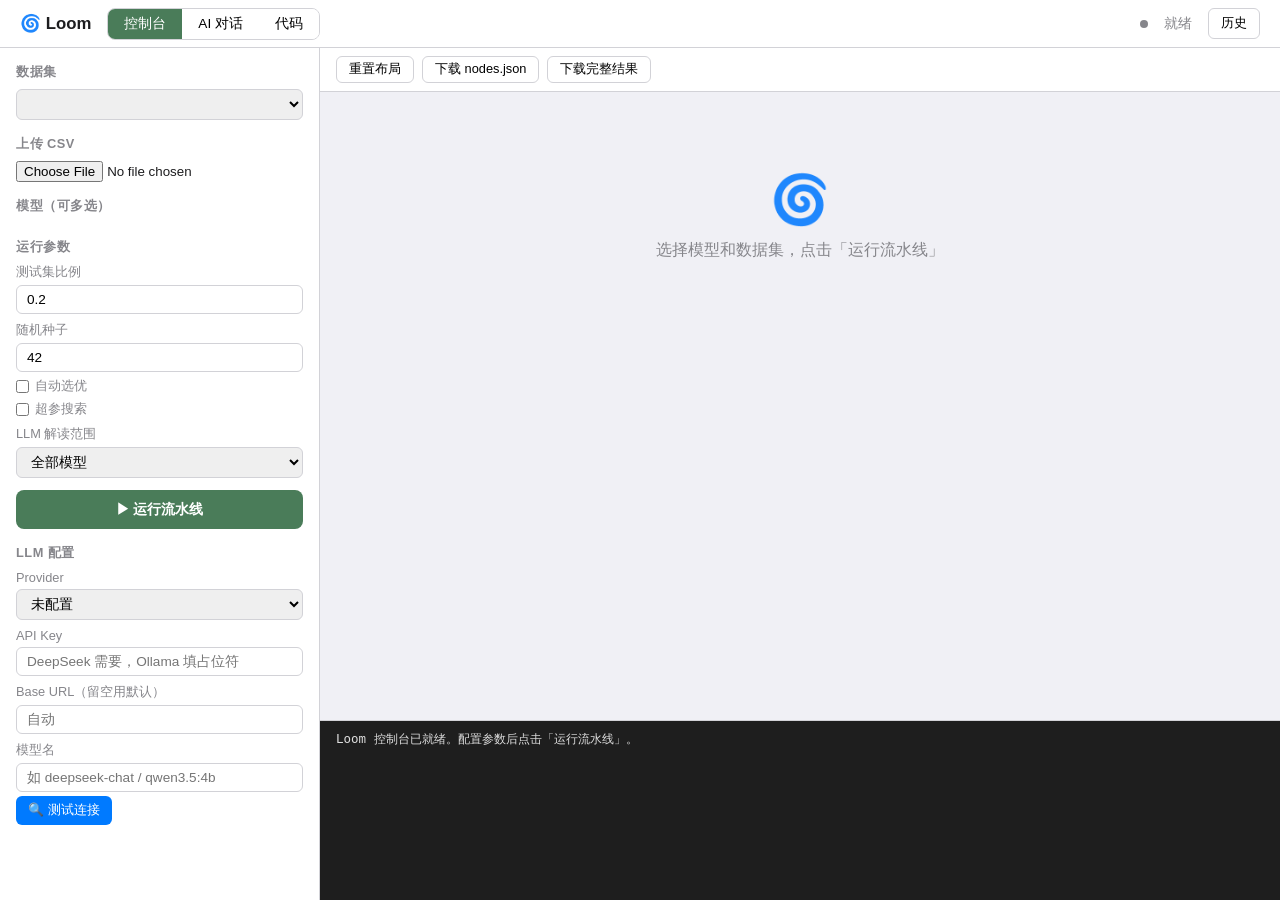
==== web/index.html @ 1fbeab3b "增加代码查看与编辑面板 参考 ml_flow_design 项目设计，新增第三个标签「代码」： - 左侧文件树：按目录分组列出所有源码文件（core/models/datasets/*.py） - 右" ====
<!DOCTYPE html>
<html lang="zh-CN">
<head>
<meta charset="UTF-8">
<meta name="viewport" content="width=device-width, initial-scale=1.0">
<title>Loom — AutoML 控制台</title>
<style>
  :root {
    --bg: #f0f0f5; --surface: #fff; --text: #1d1d1f; --text-light: #86868b;
    --border: #d2d2d7; --accent: #4a7c59; --accent-hover: #3a6349;
    --danger: #ff3b30; --success: #34c759; --warning: #ff9500; --info: #007aff;
    --radius: 10px; --shadow: 0 2px 8px rgba(0,0,0,0.06);
    --chat-user: #007aff; --chat-ai: #4a7c59;
  }
  * { margin: 0; padding: 0; box-sizing: border-box; }
  body {
    font-family: -apple-system, "PingFang SC", "Microsoft YaHei", sans-serif;
    background: var(--bg); color: var(--text); height: 100vh;
    display: flex; flex-direction: column; overflow: hidden;
  }
  .topbar {
    height: 48px; background: var(--surface); border-bottom: 1px solid var(--border);
    display: flex; align-items: center; padding: 0 20px; gap: 16px; flex-shrink: 0;
  }
  .topbar h1 { font-size: 1.05rem; font-weight: 600; }
  .topbar .spacer { flex: 1; }
  .tab-switch { display: flex; gap: 0; border: 1px solid var(--border); border-radius: 8px; overflow: hidden; }
  .tab-switch button {
    padding: 6px 16px; border: none; background: var(--surface); cursor: pointer;
    font-size: 0.85rem; transition: all 0.15s;
  }
  .tab-switch button.active { background: var(--accent); color: white; }
  .status-dot { width: 8px; height: 8px; border-radius: 50%; background: var(--text-light); }
  .status-dot.running { background: var(--info); animation: pulse 1s infinite; }
  .status-dot.success { background: var(--success); }
  .status-dot.error { background: var(--danger); }
  @keyframes pulse { 50% { opacity: 0.3; } }
  .layout { display: flex; flex: 1; overflow: hidden; }
  .sidebar {
    width: 320px; background: var(--surface); border-right: 1px solid var(--border);
    overflow-y: auto; flex-shrink: 0; padding: 16px;
  }
  .sidebar h3 { font-size: 0.8rem; color: var(--text-light); text-transform: uppercase; margin: 16px 0 8px; letter-spacing: 0.5px; }
  .sidebar h3:first-child { margin-top: 0; }
  .sidebar label { display: block; font-size: 0.8rem; margin: 8px 0 4px; color: var(--text-light); }
  .sidebar select, .sidebar input[type="number"], .sidebar input[type="text"], .sidebar input[type="password"] {
    width: 100%; padding: 6px 10px; border: 1px solid var(--border); border-radius: 6px; font-size: 0.85rem;
  }
  .sidebar .checkbox-row { display: flex; align-items: center; gap: 6px; margin: 6px 0; }
  .sidebar .checkbox-row label { margin: 0; }
  .sidebar .model-list { display: flex; flex-direction: column; gap: 4px; }
  .sidebar .model-item { display: flex; align-items: center; gap: 6px; font-size: 0.85rem; padding: 4px 8px; border-radius: 6px; cursor: pointer; }
  .sidebar .model-item:hover { background: var(--bg); }
  .sidebar .model-item input { margin: 0; }
  .btn-run {
    width: 100%; padding: 10px; background: var(--accent); color: white; border: none;
    border-radius: 8px; font-size: 0.9rem; font-weight: 600; cursor: pointer; margin-top: 12px;
  }
  .btn-run:hover { background: var(--accent-hover); }
  .btn-run:disabled { opacity: 0.5; cursor: not-allowed; }
  .btn-secondary {
    padding: 6px 12px; background: var(--surface); border: 1px solid var(--border);
    border-radius: 6px; font-size: 0.8rem; cursor: pointer;
  }
  .btn-secondary:hover { background: var(--bg); }
  .btn-test {
    padding: 6px 12px; background: var(--info); color: white; border: none;
    border-radius: 6px; font-size: 0.8rem; cursor: pointer; margin-top: 4px;
  }
  .btn-test:hover { opacity: 0.85; }
  .content { flex: 1; display: flex; flex-direction: column; overflow: hidden; }
  .canvas-area { flex: 1; position: relative; overflow: auto; background: var(--bg); }
  .canvas-toolbar { padding: 8px 16px; display: flex; gap: 8px; border-bottom: 1px solid var(--border); background: var(--surface); }
  .canvas-toolbar button { padding: 4px 12px; border: 1px solid var(--border); border-radius: 6px; background: var(--surface); cursor: pointer; font-size: 0.8rem; }
  .canvas-toolbar button:hover { background: var(--bg); }
  .canvas-inner { position: relative; width: 100%; min-height: 100%; }
  .node {
    position: absolute; width: 200px; background: var(--surface); border: 2px solid var(--border);
    border-radius: 8px; padding: 10px; box-shadow: var(--shadow); cursor: move; user-select: none;
  }
  .node.running { border-color: var(--info); animation: pulse 1s infinite; }
  .node.success { border-color: var(--success); }
  .node.failed { border-color: var(--danger); }
  .node.skipped { border-color: var(--text-light); border-style: dashed; opacity: 0.6; }
  .node-title { font-size: 0.8rem; font-weight: 600; margin-bottom: 4px; }
  .node-body { font-size: 0.75rem; color: var(--text-light); }
  .node-body code { background: var(--bg); padding: 1px 4px; border-radius: 3px; font-size: 0.7rem; }
  .edge-layer { position: absolute; top: 0; left: 0; width: 100%; height: 100%; pointer-events: none; z-index: 0; }
  .log-panel { height: 180px; border-top: 1px solid var(--border); background: #1e1e1e; color: #ddd; padding: 8px 16px; overflow-y: auto; font-family: "SF Mono", Menlo, monospace; font-size: 0.78rem; }
  .log-line { margin: 2px 0; }
  .log-line.error { color: #ff6b6b; }
  .log-line.success { color: #51cf66; }
  .log-line.warning { color: #ffd43b; }
  .empty-state { text-align: center; padding: 80px 20px; color: var(--text-light); }
  .empty-state .icon { font-size: 3rem; margin-bottom: 12px; }

  /* Chat 面板 */
  .chat-panel { flex: 1; display: flex; flex-direction: column; overflow: hidden; }
  .chat-messages { flex: 1; overflow-y: auto; padding: 16px; }
  .chat-msg { margin-bottom: 12px; max-width: 80%; }
  .chat-msg.user { margin-left: auto; }
  .chat-msg .bubble {
    padding: 10px 14px; border-radius: 12px; font-size: 0.88rem; line-height: 1.6;
    white-space: pre-wrap; word-break: break-word;
  }
  .chat-msg.user .bubble { background: var(--chat-user); color: white; }
  .chat-msg.ai .bubble { background: var(--surface); border: 1px solid var(--border); }
  .chat-msg.ai .bubble pre { background: #f6f3ee; padding: 8px; border-radius: 6px; overflow-x: auto; margin: 6px 0; }
  .chat-msg.ai .bubble code { background: #f6f3ee; padding: 1px 4px; border-radius: 3px; font-size: 0.82rem; }
  .chat-msg.ai .bubble pre code { background: none; padding: 0; }
  .chat-input-area { border-top: 1px solid var(--border); padding: 12px 16px; background: var(--surface); }
  .chat-input-row { display: flex; gap: 8px; align-items: flex-end; }
  .chat-input-row textarea {
    flex: 1; resize: none; border: 1px solid var(--border); border-radius: 8px;
    padding: 8px 12px; font-size: 0.88rem; font-family: inherit; min-height: 40px; max-height: 120px;
  }
  .chat-input-row button {
    padding: 8px 16px; background: var(--accent); color: white; border: none;
    border-radius: 8px; cursor: pointer; font-size: 0.85rem; white-space: nowrap;
  }
  .chat-input-row button:disabled { opacity: 0.5; }
  .chat-context { display: flex; gap: 12px; margin-bottom: 8px; font-size: 0.78rem; color: var(--text-light); }
  .chat-context label { display: flex; align-items: center; gap: 4px; cursor: pointer; }
  .chat-suggestions { display: flex; flex-wrap: wrap; gap: 6px; margin-bottom: 8px; }
  .chat-suggestions button {
    padding: 4px 10px; border: 1px solid var(--border); border-radius: 12px;
    background: var(--surface); cursor: pointer; font-size: 0.78rem; color: var(--text-light);
  }
  .chat-suggestions button:hover { background: var(--bg); color: var(--text); }
  .llm-test-result { font-size: 0.78rem; margin-top: 4px; padding: 4px 8px; border-radius: 4px; }
  .llm-test-result.success { background: #e8f5e9; color: #2e7d32; }
  .llm-test-result.error { background: #fce4ec; color: #c62828; }
  .modal-overlay { position: fixed; inset: 0; background: rgba(0,0,0,0.4); display: none; align-items: center; justify-content: center; z-index: 200; }
  .modal-overlay.show { display: flex; }
  .modal { background: var(--surface); border-radius: 12px; padding: 24px; max-width: 600px; width: 90%; max-height: 70vh; overflow-y: auto; }
  .modal h2 { margin-bottom: 16px; }
  .modal table { width: 100%; border-collapse: collapse; font-size: 0.85rem; }
  .modal th, .modal td { padding: 8px 12px; text-align: left; border-bottom: 1px solid var(--border); }
  .modal .close { margin-top: 16px; text-align: right; }
</style>
</head>
<body>

<div class="topbar">
  <h1>🌀 Loom</h1>
  <div class="tab-switch">
    <button id="tabConsole" class="active" onclick="switchTab('console')">控制台</button>
    <button id="tabChat" onclick="switchTab('chat')">AI 对话</button>
    <button id="tabCode" onclick="switchTab('code')">代码</button>
  </div>
  <div class="spacer"></div>
  <div class="status-dot" id="statusDot"></div>
  <span id="statusText" style="font-size:0.85rem;color:var(--text-light);">就绪</span>
  <button class="btn-secondary" onclick="showHistory()">历史</button>
</div>

<div class="layout">
  <!-- 左侧配置 -->
  <div class="sidebar">
    <h3>数据集</h3>
    <select id="datasetSelect" onchange="onDatasetChange()"></select>

    <h3>上传 CSV</h3>
    <input type="file" id="csvFile" accept=".csv" onchange="uploadCSV(this)">
    <div id="csvConfig" style="display:none;margin-top:8px;">
      <label>目标列</label>
      <select id="csvTargetCol"></select>
      <label>任务类型</label>
      <select id="csvTaskType">
        <option value="regression">回归</option>
        <option value="classification">分类</option>
      </select>
      <button class="btn-secondary" style="width:100%;margin-top:6px;" onclick="registerCSV()">注册数据集</button>
    </div>

    <h3>模型（可多选）</h3>
    <div class="model-list" id="modelList"></div>

    <h3>运行参数</h3>
    <label>测试集比例</label>
    <input type="number" id="testSize" value="0.2" step="0.05" min="0.05" max="0.5">
    <label>随机种子</label>
    <input type="number" id="seed" value="42">

    <div class="checkbox-row">
      <input type="checkbox" id="selectBest">
      <label for="selectBest">自动选优</label>
    </div>
    <div class="checkbox-row">
      <input type="checkbox" id="searchEnabled" onchange="document.getElementById('searchParams').style.display=this.checked?'block':'none'">
      <label for="searchEnabled">超参搜索</label>
    </div>
    <div id="searchParams" style="display:none;">
      <label>搜索次数</label>
      <input type="number" id="nIter" value="10" min="1">
      <label>交叉验证折数</label>
      <input type="number" id="cv" value="5" min="2">
    </div>
    <label>LLM 解读范围</label>
    <select id="llmPostScope">
      <option value="all">全部模型</option>
      <option value="best">仅最优</option>
    </select>

    <button class="btn-run" id="btnRun" onclick="runPipeline()">▶ 运行流水线</button>

    <h3>LLM 配置</h3>
    <label>Provider</label>
    <select id="llmProvider" onchange="onLLMProviderChange()">
      <option value="">未配置</option>
      <option value="deepseek">DeepSeek</option>
      <option value="ollama">Ollama (本地)</option>
    </select>
    <label>API Key</label>
    <input type="password" id="llmApiKey" placeholder="DeepSeek 需要，Ollama 填占位符">
    <label>Base URL（留空用默认）</label>
    <input type="text" id="llmBaseUrl" placeholder="自动">
    <label>模型名</label>
    <input type="text" id="llmModel" placeholder="如 deepseek-chat / qwen3.5:4b">
    <button class="btn-test" onclick="testLLM()">🔍 测试连接</button>
    <div id="llmTestResult"></div>
  </div>

  <!-- 右侧内容区 -->
  <div class="content">
    <!-- 控制台面板 -->
    <div id="consolePanel" class="content" style="display:flex;">
      <div class="canvas-area">
        <div class="canvas-toolbar">
          <button onclick="resetLayout()">重置布局</button>
          <button onclick="downloadNodes()">下载 nodes.json</button>
          <button onclick="downloadResult()">下载完整结果</button>
        </div>
        <div class="canvas-inner" id="canvas">
          <div class="empty-state" id="emptyState">
            <div class="icon">🌀</div>
            <div>选择模型和数据集，点击「运行流水线」</div>
          </div>
          <svg class="edge-layer" id="edgeLayer"></svg>
        </div>
      </div>
      <div class="log-panel" id="logPanel">
        <div class="log-line">Loom 控制台已就绪。配置参数后点击「运行流水线」。</div>
      </div>
    </div>

    <!-- Chat 面板 -->
    <div id="chatPanel" style="display:none;flex:1;flex-direction:column;overflow:hidden;">
      <div class="chat-messages" id="chatMessages">
        <div class="chat-msg ai">
          <div class="bubble">你好！我是 Loom AI 助手。可以问我关于代码、模型、数据集、运行结果的任何问题，也可以让我帮你生成训练流程代码。</div>
        </div>
      </div>
      <div class="chat-input-area">
        <div class="chat-suggestions">
          <button onclick="sendSuggestion('当前有哪些模型和数据集？')">当前有哪些模型？</button>
          <button onclick="sendSuggestion('解释一下 runner.py 的流程')">解释 runner.py</button>
          <button onclick="sendSuggestion('分析最近一次运行结果')">分析运行结果</button>
          <button onclick="sendSuggestion('帮我写一个用随机森林跑 diabetes 的代码')">生成训练代码</button>
          <button onclick="sendSuggestion('如何添加一个新模型？')">如何扩展？</button>
        </div>
        <div class="chat-context">
          <label><input type="checkbox" id="ctxCode"> 附带代码</label>
          <label><input type="checkbox" id="ctxResults" checked> 附带结果</label>
        </div>
        <div class="chat-input-row">
          <textarea id="chatInput" placeholder="输入问题..." rows="1" onkeydown="onChatKey(event)" oninput="autoResize(this)"></textarea>
          <button id="btnSend" onclick="sendChat()">发送</button>
        </div>
      </div>
    </div>
  </div>
</div>

<!-- 历史弹窗 -->
<div class="modal-overlay" id="historyModal" onclick="if(event.target===this)closeHistory()">
  <div class="modal">
    <h2>历史运行</h2>
    <table>
      <thead><tr><th>Run ID</th><th>数据集</th><th>最优模型</th><th>时间</th></tr></thead>
      <tbody id="historyBody"></tbody>
    </table>
    <div class="close"><button class="btn-secondary" onclick="closeHistory()">关闭</button></div>
  </div>
</div>

<!-- 代码面板 -->
<div id="codePanel" style="display:none;flex:1;flex-direction:row;overflow:hidden;">
  <!-- 文件树 -->
  <div style="width:240px;border-right:1px solid var(--border);background:var(--surface);overflow-y:auto;padding:8px 0;">
    <div style="padding:8px 16px;font-weight:600;font-size:0.9rem;border-bottom:1px solid var(--border);">源码文件</div>
    <div id="fileList" style="padding:4px 0;"></div>
  </div>
  <!-- 代码编辑区 -->
  <div style="flex:1;display:flex;flex-direction:column;overflow:hidden;">
    <div style="padding:8px 16px;border-bottom:1px solid var(--border);display:flex;align-items:center;gap:12px;background:var(--surface);">
      <span id="codePath" style="font-family:monospace;font-size:0.85rem;color:var(--text-light);">选择文件</span>
      <div style="flex:1;"></div>
      <button class="btn-secondary" id="btnEditCode" onclick="editCode()" style="display:none;">编辑</button>
      <button class="btn-secondary" id="btnCancelCode" onclick="cancelEdit()" style="display:none;">取消</button>
      <button class="btn-primary" id="btnSaveCode" onclick="saveCode()" style="display:none;">保存</button>
      <span id="codeStatus" style="font-size:0.8rem;color:var(--text-light);"></span>
    </div>
    <div style="flex:1;overflow:auto;background:#1e1e2e;">
      <pre id="codeContent" style="margin:0;padding:16px;font-family:'SF Mono','Fira Code',monospace;font-size:0.82rem;line-height:1.6;color:#cdd6f4;white-space:pre-wrap;word-break:break-all;"></pre>
      <textarea id="codeEditor" style="display:none;position:absolute;top:0;left:0;width:100%;height:100%;padding:16px;font-family:'SF Mono','Fira Code',monospace;font-size:0.82rem;line-height:1.6;background:#1e1e2e;color:#cdd6f4;border:none;outline:none;resize:none;white-space:pre-wrap;" spellcheck="false"></textarea>
    </div>
  </div>
</div>

<script>
let nodeData = { nodes: [], edges: [] };
let initialPositions = {};
let lastResult = null;
let chatMessages = [];
let llmConfig = {};

// ── 初始化 ───────────────────────────────────────────
async function init() {
  await loadModels();
  await loadDatasets();
  await loadLLMConfig();
}

async function loadModels() {
  const res = await fetch('/api/models');
  const data = await res.json();
  const list = document.getElementById('modelList');
  list.innerHTML = '';
  data.models.forEach(m => {
    const div = document.createElement('div');
    div.className = 'model-item';
    div.innerHTML = `<input type="checkbox" value="${m}" id="model-${m}" checked><label for="model-${m}">${m}</label>`;
    list.appendChild(div);
  });
}

async function loadDatasets() {
  const res = await fetch('/api/datasets');
  const data = await res.json();
  const sel = document.getElementById('datasetSelect');
  sel.innerHTML = '';
  data.datasets.forEach(d => {
    const opt = document.createElement('option');
    opt.value = d; opt.textContent = d;
    sel.appendChild(opt);
  });
}

async function loadLLMConfig() {
  const res = await fetch('/api/config');
  const data = await res.json();
  llmConfig = data;
  if (data.provider) document.getElementById('llmProvider').value = data.provider;
  if (data.model) document.getElementById('llmModel').value = data.model;
  if (data.base_url) document.getElementById('llmBaseUrl').value = data.base_url;
}

function onDatasetChange() {}
function onLLMProviderChange() {
  const p = document.getElementById('llmProvider').value;
  if (p === 'ollama') {
    if (!document.getElementById('llmModel').value) document.getElementById('llmModel').value = 'qwen3.5:4b';
    if (!document.getElementById('llmApiKey').value) document.getElementById('llmApiKey').value = 'placeholder';
  } else if (p === 'deepseek') {
    if (!document.getElementById('llmModel').value) document.getElementById('llmModel').value = 'deepseek-chat';
  }
}

// ── CSV 上传 ─────────────────────────────────────────
async function uploadCSV(input) {
  const file = input.files[0];
  if (!file) return;
  const formData = new FormData();
  formData.append('file', file);
  const res = await fetch('/api/upload_csv', { method: 'POST', body: formData });
  const data = await res.json();
  if (data.status === 'success') {
    document.getElementById('csvConfig').style.display = 'block';
    const sel = document.getElementById('csvTargetCol');
    sel.innerHTML = '';
    data.columns.forEach(c => {
      const opt = document.createElement('option');
      opt.value = c; opt.textContent = c;
      sel.appendChild(opt);
    });
    addLog(`CSV 上传成功：${data.n_rows} 行 × ${data.columns.length} 列`, 'success');
  } else {
    addLog(`CSV 上传失败: ${data.message}`, 'error');
  }
}

async function registerCSV() {
  const fileInput = document.getElementById('csvFile');
  const targetCol = document.getElementById('csvTargetCol').value;
  const taskType = document.getElementById('csvTaskType').value;
  if (!fileInput.files[0] || !targetCol) { addLog('请先上传 CSV 并选择目标列', 'error'); return; }
  const formData = new FormData();
  formData.append('file', fileInput.files[0]);
  formData.append('target_column', targetCol);
  formData.append('task_type', taskType);
  formData.append('name', fileInput.files[0].name.replace('.csv', ''));
  const res = await fetch('/api/register_csv', { method: 'POST', body: formData });
  const data = await res.json();
  if (data.status === 'success') {
    addLog(`CSV 数据集已注册: ${data.name}`, 'success');
    await loadDatasets();
    document.getElementById('datasetSelect').value = data.name;
  } else {
    addLog(`注册失败: ${data.message}`, 'error');
  }
}

// ── 运行流水线 ───────────────────────────────────────
function getLLMConfig() {
  return {
    provider: document.getElementById('llmProvider').value,
    api_key: document.getElementById('llmApiKey').value,
    base_url: document.getElementById('llmBaseUrl').value,
    model: document.getElementById('llmModel').value,
  };
}

async function runPipeline() {
  const models = Array.from(document.querySelectorAll('.model-item input:checked')).map(cb => cb.value);
  const dataset = document.getElementById('datasetSelect').value;
  if (models.length === 0) { addLog('请至少选择一个模型', 'error'); return; }
  if (!dataset) { addLog('请选择数据集', 'error'); return; }

  document.getElementById('btnRun').disabled = true;
  document.getElementById('btnRun').textContent = '运行中...';
  clearLog();
  setStatus('running', '运行中');
  addLog(`启动流水线：模型=${models}，数据集=${dataset}`, '');

  // 先渲染空画布
  document.getElementById('emptyState').style.display = 'none';

  const body = {
    model_names: models,
    dataset_name: dataset,
    test_size: parseFloat(document.getElementById('testSize').value),
    seed: parseInt(document.getElementById('seed').value),
    select_best: document.getElementById('selectBest').checked,
    llm_post_scope: document.getElementById('llmPostScope').value,
    search: document.getElementById('searchEnabled').checked,
    n_iter: parseInt(document.getElementById('nIter').value),
    cv: parseInt(document.getElementById('cv').value),
    llm_provider: document.getElementById('llmProvider').value,
    llm_api_key: document.getElementById('llmApiKey').value,
    llm_base_url: document.getElementById('llmBaseUrl').value,
    llm_model: document.getElementById('llmModel').value,
    llm_timeout: document.getElementById('llmTimeout') ? document.getElementById('llmTimeout').value : '',
  };

  try {
    const res = await fetch('/api/run_stream', {
      method: 'POST',
      headers: { 'Content-Type': 'application/json' },
      body: JSON.stringify(body),
    });

    const reader = res.body.getReader();
    const decoder = new TextDecoder();
    let buffer = '';

    while (true) {
      const { done, value } = await reader.read();
      if (done) break;
      buffer += decoder.decode(value, { stream: true });
      const lines = buffer.split('\n\n');
      buffer = lines.pop();

      for (const line of lines) {
        if (!line.startsWith('data: ')) continue;
        const data = JSON.parse(line.slice(6));

        if (data.type === 'step') {
          const statusIcon = { running: '⏳', success: '✅', failed: '❌', skipped: '⏭️' }[data.status] || '⏳';
          addLog(`${statusIcon} [${data.step}] ${data.message}`, data.status === 'failed' ? 'error' : data.status === 'success' ? 'success' : '');
        } else if (data.type === 'done') {
          nodeData = { nodes: data.nodes, edges: data.edges, run_id: data.run_id };
          lastResult = data;
          initialPositions = {};
          data.nodes.forEach(n => { initialPositions[n.id] = { ...n.position }; });
          renderCanvas();
          setStatus('success', '完成');
          addLog(`\n✅ 流水线完成！run_id=${data.run_id}`, 'success');
          if (data.best_model) addLog(`⭐ 最优模型: ${data.best_model}`, 'success');
          for (const [name, m] of Object.entries(data.metrics)) {
            const metricsStr = Object.entries(m).map(([k,v]) => `${k}=${v.toFixed(4)}`).join('  ');
            addLog(`  ${name}: ${metricsStr}`, '');
          }
        } else if (data.type === 'error') {
          addLog(`❌ ${data.message}`, 'error');
          setStatus('error', '错误');
          if (data.log) data.log.split('\n').forEach(l => { if (l.trim()) addLog(l, 'error'); });
        }
      }
    }
  } catch (e) {
    addLog(`❌ 请求失败: ${e.message}`, 'error');
    setStatus('error', '错误');
  }

  document.getElementById('btnRun').disabled = false;
  document.getElementById('btnRun').textContent = '▶ 运行流水线';
}

// ── 画布渲染 ─────────────────────────────────────────
function renderCanvas() {
  const canvas = document.getElementById('canvas');
  document.getElementById('emptyState').style.display = 'none';
  canvas.querySelectorAll('.node').forEach(n => n.remove());
  // 计算垂直偏移，确保节点不会跑到画布顶部之上
  const ys = nodeData.nodes.map(n => n.position.y);
  const minY = Math.min(...ys);
  const yOffset = minY < 0 ? -minY + 40 : 40;
  nodeData.nodes.forEach(node => {
    const el = document.createElement('div');
    el.className = `node ${node.status}`;
    el.style.left = `${node.position.x}px`;
    el.style.top = `${node.position.y + yOffset}px`;
    el.id = `node-${node.id}`;
    let body = '';
    const d = node.display || {};
    switch (node.type) {
      case 'dataset':
        body = `<div>${d.n_samples} 样本 × ${d.n_features} 特征</div><div style="font-size:0.7rem;margin-top:2px;">${(d.feature_names||[]).slice(0,3).join(', ')}...</div>`;
        break;
      case 'model':
        body = `<div>${d.model_name}</div>`;
        break;
      case 'metric':
        body = Object.entries(d).filter(([k]) => k !== 'model_name').map(([k,v]) => `${k}: ${typeof v === 'number' ? v.toFixed(4) : v}`).join('<br>');
        break;
      case 'llm_analysis':
        if (d.structured) body = `<pre style="font-size:0.65rem;">${escapeHTML(JSON.stringify(d.structured, null, 2))}</pre>`;
        else if (d.content) body = `<div style="max-height:80px;overflow-y:auto;">${escapeHTML(d.content).slice(0,200)}...</div>`;
        else body = '<i>已跳过</i>';
        break;
      case 'comparison':
        body = (d.models||[]).map(m => `${m.model_name}: ${m.is_best ? '⭐' : ''} r2=${(m.r2||0).toFixed(4)}`).join('<br>');
        break;
      case 'config':
        body = Object.entries(d).filter(([k,v]) => v !== null && v !== undefined).map(([k,v]) => `${k}: ${v}`).join('<br>');
        break;
      case 'split':
        body = `<div>训练: ${d.n_train} | 测试: ${d.n_test}</div><div style="font-size:0.7rem;margin-top:2px;">test_size=${d.test_size}, seed=${d.seed}${d.stratified ? ', 分层' : ''}</div>`;
        break;
      case 'search':
        if (node.status === 'skipped') body = `<i>${d.note || '跳过'}</i>`;
        else body = `<div>best_score: ${d.best_score ? d.best_score.toFixed(4) : 'N/A'}</div><div style="font-size:0.7rem;margin-top:2px;">n_iter=${d.n_iter}, cv=${d.cv}</div>`;
        break;
    }
    el.innerHTML = `<div class="node-title">${node.label}</div><div class="node-body">${body}</div>`;
    makeDraggable(el, node);
    canvas.appendChild(el);
  });
  renderEdges();
}

function renderEdges() {
  const svg = document.getElementById('edgeLayer');
  svg.innerHTML = '';
  const canvas = document.getElementById('canvas');
  const rect = canvas.getBoundingClientRect();
  svg.setAttribute('width', rect.width);
  svg.setAttribute('height', Math.max(rect.height, 500));
  nodeData.edges.forEach(edge => {
    const s = document.getElementById(`node-${edge.source}`);
    const t = document.getElementById(`node-${edge.target}`);
    if (!s || !t) return;
    const x1 = s.offsetLeft + s.offsetWidth / 2;
    const y1 = s.offsetTop + s.offsetHeight / 2;
    const x2 = t.offsetLeft + t.offsetWidth / 2;
    const y2 = t.offsetTop + t.offsetHeight / 2;
    const line = document.createElementNS('http://www.w3.org/2000/svg', 'line');
    line.setAttribute('x1', x1); line.setAttribute('y1', y1);
    line.setAttribute('x2', x2); line.setAttribute('y2', y2);
    line.setAttribute('stroke', '#ccc'); line.setAttribute('stroke-width', '2');
    line.setAttribute('marker-end', 'url(#arrowhead)');
    svg.appendChild(line);
  });
  const defs = document.createElementNS('http://www.w3.org/2000/svg', 'defs');
  defs.innerHTML = '<marker id="arrowhead" markerWidth="8" markerHeight="6" refX="8" refY="3" orient="auto"><polygon points="0 0, 8 3, 0 6" fill="#ccc"/></marker>';
  svg.appendChild(defs);
}

function makeDraggable(el, node) {
  let isDragging = false, startX, startY, origX, origY;
  const ys = nodeData.nodes.map(n => n.position.y);
  const minY = Math.min(...ys);
  const yOffset = minY < 0 ? -minY + 40 : 40;
  el.addEventListener('mousedown', e => {
    isDragging = true; el.classList.add('dragging');
    startX = e.clientX; startY = e.clientY;
    origX = node.position.x; origY = node.position.y;
    e.preventDefault();
  });
  document.addEventListener('mousemove', e => {
    if (!isDragging) return;
    node.position.x = origX + (e.clientX - startX);
    node.position.y = origY + (e.clientY - startY);
    el.style.left = `${node.position.x}px`;
    el.style.top = `${node.position.y + yOffset}px`;
    renderEdges();
  });
  document.addEventListener('mouseup', () => {
    if (isDragging) { isDragging = false; el.classList.remove('dragging'); }
  });
}

function resetLayout() {
  nodeData.nodes.forEach(n => { if (initialPositions[n.id]) n.position = { ...initialPositions[n.id] }; });
  renderCanvas();
}

// ── LLM 测试 ────────────────────────────────────────
async function testLLM() {
  const result = document.getElementById('llmTestResult');
  result.innerHTML = '<div class="llm-test-result">测试中...</div>';
  const cfg = getLLMConfig();
  try {
    const res = await fetch('/api/llm_test', {
      method: 'POST',
      headers: { 'Content-Type': 'application/json' },
      body: JSON.stringify({ ...cfg, timeout: 15 }),
    });
    const data = await res.json();
    if (data.status === 'success') {
      result.innerHTML = `<div class="llm-test-result success">✅ ${data.message}</div>`;
    } else {
      result.innerHTML = `<div class="llm-test-result error">❌ ${data.message}</div>`;
    }
  } catch (e) {
    result.innerHTML = `<div class="llm-test-result error">❌ ${e.message}</div>`;
  }
}

// ── Tab 切换 ─────────────────────────────────────────
function switchTab(tab) {
  const console = document.getElementById('consolePanel');
  const chat = document.getElementById('chatPanel');
  const code = document.getElementById('codePanel');
  const tabs = ['tabConsole', 'tabChat', 'tabCode'];
  tabs.forEach(t => document.getElementById(t).classList.remove('active'));
  [console, chat, code].forEach(p => { if(p) p.style.display = 'none'; });
  if (tab === 'console') {
    console.style.display = 'flex';
    document.getElementById('tabConsole').classList.add('active');
  } else if (tab === 'chat') {
    chat.style.display = 'flex';
    document.getElementById('tabChat').classList.add('active');
  } else if (tab === 'code') {
    code.style.display = 'flex';
    document.getElementById('tabCode').classList.add('active');
    if (!codeLoaded) loadFileList();
  }
}

function sendSuggestion(text) {
  document.getElementById('chatInput').value = text;
  sendChat();
}

function onChatKey(e) {
  if (e.key === 'Enter' && !e.shiftKey) {
    e.preventDefault();
    sendChat();
  }
}

function autoResize(el) {
  el.style.height = 'auto';
  el.style.height = Math.min(el.scrollHeight, 120) + 'px';
}

async function sendChat() {
  const input = document.getElementById('chatInput');
  const text = input.value.trim();
  if (!text) return;

  addChatMessage('user', text);
  input.value = '';
  input.style.height = 'auto';

  const cfg = getLLMConfig();
  const messages = [...chatMessages, { role: 'user', content: text }];

  const body = {
    messages: messages,
    provider: cfg.provider,
    api_key: cfg.api_key,
    base_url: cfg.base_url,
    model: cfg.model,
    include_code: document.getElementById('ctxCode').checked,
    include_results: document.getElementById('ctxResults').checked,
  };

  // 创建 AI 消息占位
  const aiDiv = addChatMessage('ai', '');
  let aiText = '';

  document.getElementById('btnSend').disabled = true;
  document.getElementById('btnSend').textContent = '...';

  try {
    const res = await fetch('/api/chat', {
      method: 'POST',
      headers: { 'Content-Type': 'application/json' },
      body: JSON.stringify(body),
    });

    if (!res.ok) {
      const err = await res.json();
      aiDiv.querySelector('.bubble').textContent = `❌ ${err.message}`;
      document.getElementById('btnSend').disabled = false;
      document.getElementById('btnSend').textContent = '发送';
      return;
    }

    const reader = res.body.getReader();
    const decoder = new TextDecoder();
    let buffer = '';

    while (true) {
      const { done, value } = await reader.read();
      if (done) break;
      buffer += decoder.decode(value, { stream: true });
      const lines = buffer.split('\n\n');
      buffer = lines.pop();

      for (const line of lines) {
        if (!line.startsWith('data: ')) continue;
        const data = JSON.parse(line.slice(6));
        if (data.type === 'chunk') {
          aiText += data.content;
          aiDiv.querySelector('.bubble').innerHTML = renderMarkdown(aiText);
        } else if (data.type === 'done') {
          chatMessages.push({ role: 'user', content: text });
          chatMessages.push({ role: 'assistant', content: aiText });
        }
      }
    }
  } catch (e) {
    aiDiv.querySelector('.bubble').textContent = `❌ 请求失败: ${e.message}`;
  }

  document.getElementById('btnSend').disabled = false;
  document.getElementById('btnSend').textContent = '发送';
}

function addChatMessage(role, text) {
  const container = document.getElementById('chatMessages');
  const div = document.createElement('div');
  div.className = `chat-msg ${role}`;
  div.innerHTML = `<div class="bubble">${escapeHTML(text)}</div>`;
  container.appendChild(div);
  container.scrollTop = container.scrollHeight;
  return div;
}

function renderMarkdown(text) {
  // 简单 markdown 渲染
  let html = escapeHTML(text);
  // 代码块
  html = html.replace(/```(\w*)\n([\s\S]*?)```/g, (m, lang, code) => `<pre><code>${code}</code></pre>`);
  // 行内代码
  html = html.replace(/`([^`]+)`/g, '<code>$1</code>');
  // 加粗
  html = html.replace(/\*\*([^*]+)\*\*/g, '<strong>$1</strong>');
  // 换行
  html = html.replace(/\n/g, '<br>');
  return html;
}

// ── 下载 ────────────────────────────────────────────
function downloadFile(filename, content, mimeType = 'application/json') {
  const blob = new Blob([content], { type: mimeType });
  const url = URL.createObjectURL(blob);
  const a = document.createElement('a');
  a.href = url; a.download = filename;
  document.body.appendChild(a); a.click();
  document.body.removeChild(a); URL.revokeObjectURL(url);
}

function downloadNodes() {
  if (!nodeData.nodes.length) { addLog('没有数据，请先运行', 'error'); return; }
  downloadFile(`nodes_${nodeData.run_id || 'export'}.json`, JSON.stringify({ run_id: nodeData.run_id, nodes: nodeData.nodes, edges: nodeData.edges }, null, 2));
  addLog('已下载 nodes.json', 'success');
}

function downloadResult() {
  if (!lastResult) { addLog('没有结果，请先运行', 'error'); return; }
  downloadFile(`result_${lastResult.run_id || 'export'}.json`, JSON.stringify(lastResult, null, 2));
  addLog('已下载完整结果', 'success');
}

// ── 日志 ────────────────────────────────────────────
function addLog(text, level = '') {
  const panel = document.getElementById('logPanel');
  const line = document.createElement('div');
  line.className = `log-line ${level}`;
  line.textContent = text;
  panel.appendChild(line);
  panel.scrollTop = panel.scrollHeight;
}

function clearLog() {
  document.getElementById('logPanel').innerHTML = '';
}

function setStatus(dotClass, text) {
  document.getElementById('statusDot').className = `status-dot ${dotClass}`;
  document.getElementById('statusText').textContent = text;
}

// ── 历史 ────────────────────────────────────────────
async function showHistory() {
  const res = await fetch('/api/history?limit=20');
  const data = await res.json();
  const body = document.getElementById('historyBody');
  body.innerHTML = '';
  if (!data.runs.length) {
    body.innerHTML = '<tr><td colspan="4" style="text-align:center;color:var(--text-light);">暂无记录</td></tr>';
  } else {
    data.runs.forEach(r => {
      const tr = document.createElement('tr');
      tr.innerHTML = `<td>${r.run_id}</td><td>${r.dataset_name}</td><td>${r.best_model || '-'}</td><td>${r.timestamp}</td>`;
      body.appendChild(tr);
    });
  }
  document.getElementById('historyModal').classList.add('show');
}

function closeHistory() { document.getElementById('historyModal').classList.remove('show'); }

function escapeHTML(str) {
  const d = document.createElement('div');
  d.textContent = str ?? '';
  return d.innerHTML;
}

let codeLoaded = false;
let currentCodePath = '';
let originalCode = '';

// ── 代码面板 ─────────────────────────────────────────
async function loadFileList() {
  const res = await fetch('/api/code');
  const data = await res.json();
  const list = document.getElementById('fileList');
  list.innerHTML = '';
  const groups = {};
  data.files.forEach(f => {
    const dir = f.path.includes('/') ? f.path.split('/')[0] : '.';
    if (!groups[dir]) groups[dir] = [];
    groups[dir].push(f);
  });
  for (const [dir, files] of Object.entries(groups)) {
    const header = document.createElement('div');
    header.style.cssText = 'padding:6px 16px;font-size:0.75rem;color:var(--text-light);font-weight:600;text-transform:uppercase;letter-spacing:0.5px;';
    header.textContent = dir + '/';
    list.appendChild(header);
    files.forEach(f => {
      const item = document.createElement('div');
      item.style.cssText = 'padding:4px 16px 4px 24px;font-size:0.82rem;cursor:pointer;color:var(--text);transition:background 0.1s;';
      item.textContent = f.path.split('/').pop();
      item.onmouseover = () => item.style.background = 'var(--bg)';
      item.onmouseout = () => item.style.background = '';
      item.onclick = () => loadCode(f.path);
      list.appendChild(item);
    });
  }
  codeLoaded = true;
}

async function loadCode(path) {
  currentCodePath = path;
  document.getElementById('codePath').textContent = path;
  document.getElementById('codeStatus').textContent = '加载中...';
  const res = await fetch(`/api/code/${path}`);
  const data = await res.json();
  if (data.status !== 'success') {
    document.getElementById('codeStatus').textContent = '加载失败';
    return;
  }
  originalCode = data.content;
  document.getElementById('codeContent').textContent = data.content;
  document.getElementById('codeContent').style.display = 'block';
  document.getElementById('codeEditor').style.display = 'none';
  document.getElementById('btnEditCode').style.display = 'inline-block';
  document.getElementById('btnCancelCode').style.display = 'none';
  document.getElementById('btnSaveCode').style.display = 'none';
  document.getElementById('codeStatus').textContent = `${data.lines} 行 · ${data.size} 字符`;
}

function editCode() {
  const pre = document.getElementById('codeContent');
  const editor = document.getElementById('codeEditor');
  editor.value = originalCode;
  pre.style.display = 'none';
  editor.style.display = 'block';
  editor.focus();
  document.getElementById('btnEditCode').style.display = 'none';
  document.getElementById('btnCancelCode').style.display = 'inline-block';
  document.getElementById('btnSaveCode').style.display = 'inline-block';
  document.getElementById('codeStatus').textContent = '编辑中...';
}

function cancelEdit() {
  document.getElementById('codeContent').style.display = 'block';
  document.getElementById('codeEditor').style.display = 'none';
  document.getElementById('btnEditCode').style.display = 'inline-block';
  document.getElementById('btnCancelCode').style.display = 'none';
  document.getElementById('btnSaveCode').style.display = 'none';
  document.getElementById('codeStatus').textContent = '已取消';
}

async function saveCode() {
  const pre = document.getElementById('codeContent');
  const editor = document.getElementById('codeEditor');
  // 如果编辑器可见，用编辑器的值；否则用原始内容
  const content = editor.style.display !== 'none' ? editor.value : originalCode;
  if (content === originalCode) {
    document.getElementById('codeStatus').textContent = '无修改';
    return;
  }
  document.getElementById('codeStatus').textContent = '保存中...';
  const res = await fetch(`/api/code/${currentCodePath}`, {
    method: 'PUT',
    headers: { 'Content-Type': 'application/json' },
    body: JSON.stringify({ content }),
  });
  const data = await res.json();
  if (data.status === 'success') {
    originalCode = content;
    pre.textContent = content;
    pre.style.display = 'block';
    editor.style.display = 'none';
    document.getElementById('codeStatus').textContent = `✅ ${data.message}`;
  } else {
    document.getElementById('codeStatus').textContent = `❌ ${data.message}`;
  }
}

init();
</script>
</body>
</html>
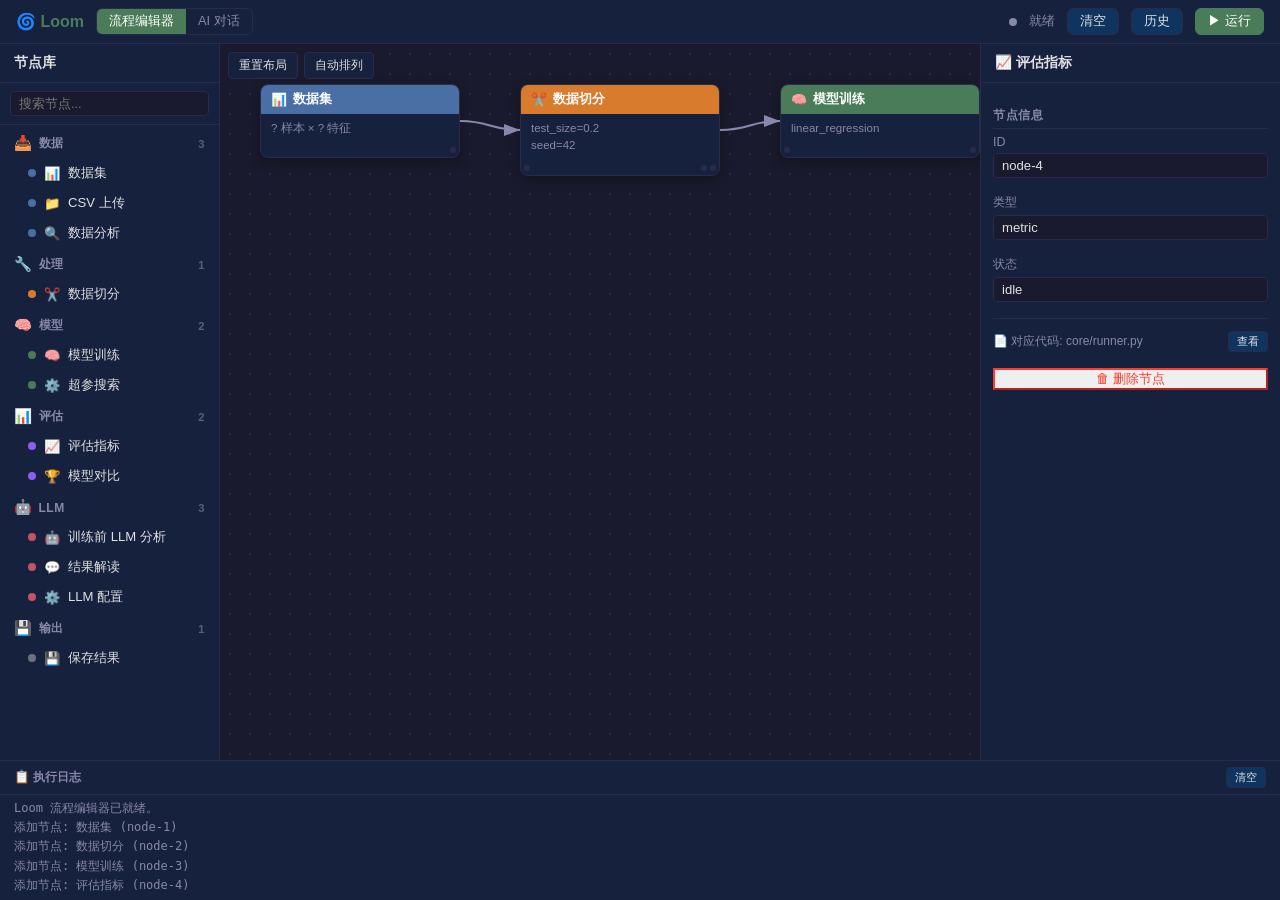
==== commit 1db3d585: "前端重设计 Phase 1-5：三栏式流程编辑器 参考 ml_flow_design 项目，完整重写前端为三栏式可视化流程编辑器：  布局： - 左栏：节点库（6 大分类，可拖拽到画布） - 中间：画" ====
--- a/web/index.html
+++ b/web/index.html
@@ -3,372 +3,789 @@
 <head>
 <meta charset="UTF-8">
 <meta name="viewport" content="width=device-width, initial-scale=1.0">
-<title>Loom — AutoML 控制台</title>
+<title>Loom — AutoML 流程编辑器</title>
 <style>
   :root {
-    --bg: #f0f0f5; --surface: #fff; --text: #1d1d1f; --text-light: #86868b;
-    --border: #d2d2d7; --accent: #4a7c59; --accent-hover: #3a6349;
+    --bg: #1a1a2e; --surface: #16213e; --surface2: #0f3460; --surface3: #1a1a3e;
+    --text: #e0e0e0; --text-light: #8888aa; --border: #2a2a4a;
+    --accent: #4a7c59; --accent-light: #2a5a3a; --accent-glow: #4a7c5955;
     --danger: #ff3b30; --success: #34c759; --warning: #ff9500; --info: #007aff;
-    --radius: 10px; --shadow: 0 2px 8px rgba(0,0,0,0.06);
-    --chat-user: #007aff; --chat-ai: #4a7c59;
+    --node-w: 200px; --port-size: 10px;
+    --cat-data: #4a6fa5; --cat-process: #d97b2c; --cat-model: #4a7c59;
+    --cat-eval: #8b5cf6; --cat-llm: #c4536a; --cat-output: #6b7280;
   }
   * { margin: 0; padding: 0; box-sizing: border-box; }
   body {
     font-family: -apple-system, "PingFang SC", "Microsoft YaHei", sans-serif;
     background: var(--bg); color: var(--text); height: 100vh;
     display: flex; flex-direction: column; overflow: hidden;
-  }
+    -webkit-font-smoothing: antialiased;
+  }
+
+  /* ── 顶栏 ──────────────────────────── */
   .topbar {
-    height: 48px; background: var(--surface); border-bottom: 1px solid var(--border);
-    display: flex; align-items: center; padding: 0 20px; gap: 16px; flex-shrink: 0;
-  }
-  .topbar h1 { font-size: 1.05rem; font-weight: 600; }
+    height: 44px; background: var(--surface); border-bottom: 1px solid var(--border);
+    display: flex; align-items: center; padding: 0 16px; gap: 12px; flex-shrink: 0;
+  }
+  .topbar .logo { font-size: 1rem; font-weight: 700; color: var(--accent); }
+  .topbar .tab-switch { display: flex; gap: 0; border: 1px solid var(--border); border-radius: 6px; overflow: hidden; }
+  .topbar .tab-switch button {
+    padding: 4px 12px; border: none; background: transparent; color: var(--text-light);
+    cursor: pointer; font-size: 0.8rem; transition: all 0.15s;
+  }
+  .topbar .tab-switch button.active { background: var(--accent); color: #fff; }
   .topbar .spacer { flex: 1; }
-  .tab-switch { display: flex; gap: 0; border: 1px solid var(--border); border-radius: 8px; overflow: hidden; }
-  .tab-switch button {
-    padding: 6px 16px; border: none; background: var(--surface); cursor: pointer;
-    font-size: 0.85rem; transition: all 0.15s;
-  }
-  .tab-switch button.active { background: var(--accent); color: white; }
-  .status-dot { width: 8px; height: 8px; border-radius: 50%; background: var(--text-light); }
-  .status-dot.running { background: var(--info); animation: pulse 1s infinite; }
-  .status-dot.success { background: var(--success); }
-  .status-dot.error { background: var(--danger); }
+  .topbar .status-dot { width: 8px; height: 8px; border-radius: 50%; background: var(--text-light); }
+  .topbar .status-dot.running { background: var(--info); animation: pulse 1s infinite; }
+  .topbar .status-dot.success { background: var(--success); }
+  .topbar .status-dot.error { background: var(--danger); }
   @keyframes pulse { 50% { opacity: 0.3; } }
-  .layout { display: flex; flex: 1; overflow: hidden; }
-  .sidebar {
-    width: 320px; background: var(--surface); border-right: 1px solid var(--border);
-    overflow-y: auto; flex-shrink: 0; padding: 16px;
-  }
-  .sidebar h3 { font-size: 0.8rem; color: var(--text-light); text-transform: uppercase; margin: 16px 0 8px; letter-spacing: 0.5px; }
-  .sidebar h3:first-child { margin-top: 0; }
-  .sidebar label { display: block; font-size: 0.8rem; margin: 8px 0 4px; color: var(--text-light); }
-  .sidebar select, .sidebar input[type="number"], .sidebar input[type="text"], .sidebar input[type="password"] {
-    width: 100%; padding: 6px 10px; border: 1px solid var(--border); border-radius: 6px; font-size: 0.85rem;
-  }
-  .sidebar .checkbox-row { display: flex; align-items: center; gap: 6px; margin: 6px 0; }
-  .sidebar .checkbox-row label { margin: 0; }
-  .sidebar .model-list { display: flex; flex-direction: column; gap: 4px; }
-  .sidebar .model-item { display: flex; align-items: center; gap: 6px; font-size: 0.85rem; padding: 4px 8px; border-radius: 6px; cursor: pointer; }
-  .sidebar .model-item:hover { background: var(--bg); }
-  .sidebar .model-item input { margin: 0; }
-  .btn-run {
-    width: 100%; padding: 10px; background: var(--accent); color: white; border: none;
-    border-radius: 8px; font-size: 0.9rem; font-weight: 600; cursor: pointer; margin-top: 12px;
-  }
-  .btn-run:hover { background: var(--accent-hover); }
-  .btn-run:disabled { opacity: 0.5; cursor: not-allowed; }
-  .btn-secondary {
-    padding: 6px 12px; background: var(--surface); border: 1px solid var(--border);
-    border-radius: 6px; font-size: 0.8rem; cursor: pointer;
-  }
-  .btn-secondary:hover { background: var(--bg); }
-  .btn-test {
-    padding: 6px 12px; background: var(--info); color: white; border: none;
-    border-radius: 6px; font-size: 0.8rem; cursor: pointer; margin-top: 4px;
-  }
-  .btn-test:hover { opacity: 0.85; }
-  .content { flex: 1; display: flex; flex-direction: column; overflow: hidden; }
-  .canvas-area { flex: 1; position: relative; overflow: auto; background: var(--bg); }
-  .canvas-toolbar { padding: 8px 16px; display: flex; gap: 8px; border-bottom: 1px solid var(--border); background: var(--surface); }
-  .canvas-toolbar button { padding: 4px 12px; border: 1px solid var(--border); border-radius: 6px; background: var(--surface); cursor: pointer; font-size: 0.8rem; }
-  .canvas-toolbar button:hover { background: var(--bg); }
-  .canvas-inner { position: relative; width: 100%; min-height: 100%; }
-  .node {
-    position: absolute; width: 200px; background: var(--surface); border: 2px solid var(--border);
-    border-radius: 8px; padding: 10px; box-shadow: var(--shadow); cursor: move; user-select: none;
-  }
-  .node.running { border-color: var(--info); animation: pulse 1s infinite; }
-  .node.success { border-color: var(--success); }
-  .node.failed { border-color: var(--danger); }
-  .node.skipped { border-color: var(--text-light); border-style: dashed; opacity: 0.6; }
-  .node-title { font-size: 0.8rem; font-weight: 600; margin-bottom: 4px; }
-  .node-body { font-size: 0.75rem; color: var(--text-light); }
-  .node-body code { background: var(--bg); padding: 1px 4px; border-radius: 3px; font-size: 0.7rem; }
-  .edge-layer { position: absolute; top: 0; left: 0; width: 100%; height: 100%; pointer-events: none; z-index: 0; }
-  .log-panel { height: 180px; border-top: 1px solid var(--border); background: #1e1e1e; color: #ddd; padding: 8px 16px; overflow-y: auto; font-family: "SF Mono", Menlo, monospace; font-size: 0.78rem; }
-  .log-line { margin: 2px 0; }
-  .log-line.error { color: #ff6b6b; }
-  .log-line.success { color: #51cf66; }
-  .log-line.warning { color: #ffd43b; }
-  .empty-state { text-align: center; padding: 80px 20px; color: var(--text-light); }
-  .empty-state .icon { font-size: 3rem; margin-bottom: 12px; }
-
-  /* Chat 面板 */
-  .chat-panel { flex: 1; display: flex; flex-direction: column; overflow: hidden; }
-  .chat-messages { flex: 1; overflow-y: auto; padding: 16px; }
-  .chat-msg { margin-bottom: 12px; max-width: 80%; }
-  .chat-msg.user { margin-left: auto; }
-  .chat-msg .bubble {
-    padding: 10px 14px; border-radius: 12px; font-size: 0.88rem; line-height: 1.6;
-    white-space: pre-wrap; word-break: break-word;
-  }
-  .chat-msg.user .bubble { background: var(--chat-user); color: white; }
-  .chat-msg.ai .bubble { background: var(--surface); border: 1px solid var(--border); }
-  .chat-msg.ai .bubble pre { background: #f6f3ee; padding: 8px; border-radius: 6px; overflow-x: auto; margin: 6px 0; }
-  .chat-msg.ai .bubble code { background: #f6f3ee; padding: 1px 4px; border-radius: 3px; font-size: 0.82rem; }
-  .chat-msg.ai .bubble pre code { background: none; padding: 0; }
-  .chat-input-area { border-top: 1px solid var(--border); padding: 12px 16px; background: var(--surface); }
-  .chat-input-row { display: flex; gap: 8px; align-items: flex-end; }
-  .chat-input-row textarea {
-    flex: 1; resize: none; border: 1px solid var(--border); border-radius: 8px;
-    padding: 8px 12px; font-size: 0.88rem; font-family: inherit; min-height: 40px; max-height: 120px;
-  }
-  .chat-input-row button {
-    padding: 8px 16px; background: var(--accent); color: white; border: none;
-    border-radius: 8px; cursor: pointer; font-size: 0.85rem; white-space: nowrap;
-  }
-  .chat-input-row button:disabled { opacity: 0.5; }
-  .chat-context { display: flex; gap: 12px; margin-bottom: 8px; font-size: 0.78rem; color: var(--text-light); }
-  .chat-context label { display: flex; align-items: center; gap: 4px; cursor: pointer; }
-  .chat-suggestions { display: flex; flex-wrap: wrap; gap: 6px; margin-bottom: 8px; }
-  .chat-suggestions button {
-    padding: 4px 10px; border: 1px solid var(--border); border-radius: 12px;
-    background: var(--surface); cursor: pointer; font-size: 0.78rem; color: var(--text-light);
-  }
-  .chat-suggestions button:hover { background: var(--bg); color: var(--text); }
-  .llm-test-result { font-size: 0.78rem; margin-top: 4px; padding: 4px 8px; border-radius: 4px; }
-  .llm-test-result.success { background: #e8f5e9; color: #2e7d32; }
-  .llm-test-result.error { background: #fce4ec; color: #c62828; }
-  .modal-overlay { position: fixed; inset: 0; background: rgba(0,0,0,0.4); display: none; align-items: center; justify-content: center; z-index: 200; }
-  .modal-overlay.show { display: flex; }
-  .modal { background: var(--surface); border-radius: 12px; padding: 24px; max-width: 600px; width: 90%; max-height: 70vh; overflow-y: auto; }
-  .modal h2 { margin-bottom: 16px; }
-  .modal table { width: 100%; border-collapse: collapse; font-size: 0.85rem; }
-  .modal th, .modal td { padding: 8px 12px; text-align: left; border-bottom: 1px solid var(--border); }
-  .modal .close { margin-top: 16px; text-align: right; }
+  .topbar button.btn {
+    padding: 4px 12px; border: 1px solid var(--border); border-radius: 6px;
+    background: var(--surface2); color: var(--text); cursor: pointer; font-size: 0.8rem;
+  }
+  .topbar button.btn:hover { background: var(--surface3); }
+  .topbar button.btn-primary { background: var(--accent); border-color: var(--accent); color: #fff; }
+  .topbar button.btn-primary:hover { background: var(--accent-light); }
+
+  /* ── 主布局 ─────────────────────────── */
+  .main { display: flex; flex: 1; overflow: hidden; }
+
+  /* ── 左栏：节点库 ───────────────────── */
+  .sidebar-left {
+    width: 220px; background: var(--surface); border-right: 1px solid var(--border);
+    display: flex; flex-direction: column; flex-shrink: 0; overflow: hidden;
+  }
+  .sidebar-left .panel-header {
+    padding: 10px 14px; font-weight: 600; font-size: 0.85rem;
+    border-bottom: 1px solid var(--border); color: var(--text);
+  }
+  .sidebar-left .search-box {
+    padding: 8px 10px; border-bottom: 1px solid var(--border);
+  }
+  .sidebar-left .search-box input {
+    width: 100%; padding: 4px 8px; background: var(--bg); border: 1px solid var(--border);
+    border-radius: 4px; color: var(--text); font-size: 0.8rem; outline: none;
+  }
+  .sidebar-left .node-list { flex: 1; overflow-y: auto; padding: 4px 0; }
+  .node-category { margin-bottom: 2px; }
+  .node-category .cat-header {
+    padding: 6px 14px; font-size: 0.75rem; font-weight: 600; color: var(--text-light);
+    text-transform: uppercase; letter-spacing: 0.5px; cursor: pointer;
+    display: flex; align-items: center; gap: 6px; user-select: none;
+  }
+  .node-category .cat-header:hover { color: var(--text); }
+  .node-category .cat-header .cat-icon { font-size: 0.9rem; }
+  .node-category .cat-header .cat-count { margin-left: auto; font-size: 0.7rem; opacity: 0.6; }
+  .node-category .cat-items { overflow: hidden; }
+  .node-category.collapsed .cat-items { display: none; }
+  .node-item {
+    padding: 6px 14px 6px 28px; font-size: 0.82rem; cursor: grab; color: var(--text);
+    display: flex; align-items: center; gap: 8px; transition: background 0.1s;
+  }
+  .node-item:hover { background: var(--surface2); }
+  .node-item:active { cursor: grabbing; }
+  .node-item .node-dot {
+    width: 8px; height: 8px; border-radius: 50%; flex-shrink: 0;
+  }
+
+  /* ── 中间：画布 ─────────────────────── */
+  .canvas-container {
+    flex: 1; position: relative; overflow: hidden; background: var(--bg);
+    background-image: radial-gradient(circle, var(--border) 1px, transparent 1px);
+    background-size: 20px 20px;
+  }
+  .canvas-toolbar {
+    position: absolute; top: 8px; left: 8px; z-index: 10;
+    display: flex; gap: 6px;
+  }
+  .canvas-toolbar button {
+    padding: 4px 10px; border: 1px solid var(--border); border-radius: 4px;
+    background: var(--surface); color: var(--text); cursor: pointer; font-size: 0.75rem;
+  }
+  .canvas-toolbar button:hover { background: var(--surface2); }
+  .canvas-empty {
+    position: absolute; top: 50%; left: 50%; transform: translate(-50%, -50%);
+    text-align: center; color: var(--text-light); pointer-events: none;
+  }
+  .canvas-empty .icon { font-size: 3rem; margin-bottom: 8px; }
+
+  /* 画布节点 */
+  .canvas-node {
+    position: absolute; width: var(--node-w); background: var(--surface);
+    border: 1px solid var(--border); border-radius: 8px; overflow: hidden;
+    box-shadow: 0 4px 12px rgba(0,0,0,0.3); cursor: move; user-select: none;
+    transition: box-shadow 0.15s;
+  }
+  .canvas-node:hover { box-shadow: 0 4px 16px rgba(0,0,0,0.5); }
+  .canvas-node.selected { border-color: var(--accent); box-shadow: 0 0 0 2px var(--accent-glow); }
+  .canvas-node.status-success { border-left: 3px solid var(--success); }
+  .canvas-node.status-running { border-left: 3px solid var(--info); }
+  .canvas-node.status-failed { border-left: 3px solid var(--danger); }
+  .canvas-node.status-skipped { border-left: 3px solid var(--text-light); opacity: 0.7; }
+  .canvas-node .node-title {
+    padding: 6px 10px; font-size: 0.8rem; font-weight: 600; color: #fff;
+    display: flex; align-items: center; gap: 6px;
+  }
+  .canvas-node .node-body {
+    padding: 6px 10px; font-size: 0.72rem; color: var(--text-light); line-height: 1.5;
+  }
+  .canvas-node .node-ports {
+    display: flex; justify-content: space-between; padding: 0 6px; height: 14px;
+    align-items: center;
+  }
+  .port {
+    width: var(--port-size); height: var(--port-size); border-radius: 50%;
+    background: var(--border); border: 2px solid var(--surface); cursor: crosshair;
+    position: relative; z-index: 5;
+  }
+  .port:hover { background: var(--accent); }
+  .port.input { margin-left: -5px; }
+  .port.output { margin-right: -5px; }
+
+  /* SVG 连线层 */
+  .edge-layer { position: absolute; top: 0; left: 0; width: 100%; height: 100%; pointer-events: none; z-index: 1; }
+  .edge-layer path { fill: none; stroke: var(--text-light); stroke-width: 2; pointer-events: stroke; cursor: pointer; }
+  .edge-layer path:hover { stroke: var(--accent); stroke-width: 3; }
+
+  /* ── 右栏：参数配置 ─────────────────── */
+  .sidebar-right {
+    width: 300px; background: var(--surface); border-left: 1px solid var(--border);
+    display: flex; flex-direction: column; flex-shrink: 0; overflow: hidden;
+  }
+  .sidebar-right .panel-header {
+    padding: 10px 14px; font-weight: 600; font-size: 0.85rem;
+    border-bottom: 1px solid var(--border);
+  }
+  .sidebar-right .panel-content { flex: 1; overflow-y: auto; padding: 12px; }
+  .sidebar-right .config-empty { text-align: center; color: var(--text-light); padding: 40px 0; font-size: 0.85rem; }
+  .config-group { margin-bottom: 16px; }
+  .config-group label {
+    display: block; font-size: 0.78rem; color: var(--text-light); margin-bottom: 4px;
+  }
+  .config-group input, .config-group select {
+    width: 100%; padding: 4px 8px; background: var(--bg); border: 1px solid var(--border);
+    border-radius: 4px; color: var(--text); font-size: 0.82rem; outline: none;
+  }
+  .config-group input:focus, .config-group select:focus { border-color: var(--accent); }
+  .config-group .checkbox-row { display: flex; align-items: center; gap: 6px; }
+  .config-group .checkbox-row input { width: auto; }
+  .config-section-title {
+    font-size: 0.75rem; font-weight: 600; color: var(--text-light); text-transform: uppercase;
+    letter-spacing: 0.5px; margin: 12px 0 6px; padding-bottom: 4px; border-bottom: 1px solid var(--border);
+  }
+  .code-preview {
+    margin-top: 12px; border-top: 1px solid var(--border); padding-top: 12px;
+  }
+  .code-preview .code-header {
+    font-size: 0.75rem; color: var(--text-light); margin-bottom: 6px;
+    display: flex; justify-content: space-between; align-items: center;
+  }
+  .code-preview .code-header button {
+    padding: 2px 8px; font-size: 0.7rem; border: 1px solid var(--border);
+    border-radius: 4px; background: var(--surface2); color: var(--text); cursor: pointer;
+  }
+  .code-preview pre {
+    background: var(--bg); border: 1px solid var(--border); border-radius: 4px;
+    padding: 8px; font-size: 0.72rem; line-height: 1.5; overflow-x: auto;
+    max-height: 200px; overflow-y: auto; color: #cdd6f4;
+    font-family: 'SF Mono', 'Fira Code', monospace;
+  }
+
+  /* ── 底栏：日志 ─────────────────────── */
+  .log-bar {
+    height: 140px; background: var(--surface); border-top: 1px solid var(--border);
+    display: flex; flex-direction: column; flex-shrink: 0;
+  }
+  .log-bar .log-header {
+    padding: 6px 14px; font-size: 0.78rem; font-weight: 600; color: var(--text-light);
+    border-bottom: 1px solid var(--border); display: flex; align-items: center; gap: 8px;
+  }
+  .log-bar .log-header button {
+    margin-left: auto; padding: 2px 8px; font-size: 0.7rem; border: 1px solid var(--border);
+    border-radius: 4px; background: var(--surface2); color: var(--text); cursor: pointer;
+  }
+  .log-bar .log-content {
+    flex: 1; overflow-y: auto; padding: 4px 14px; font-size: 0.75rem; line-height: 1.6;
+    font-family: 'SF Mono', monospace;
+  }
+  .log-line { color: var(--text-light); }
+  .log-line.success { color: var(--success); }
+  .log-line.error { color: var(--danger); }
+  .log-line.warning { color: var(--warning); }
+
+  /* ── 拖拽预览 ─────────────────────── */
+  .drag-preview {
+    position: fixed; pointer-events: none; z-index: 9999;
+    padding: 4px 10px; background: var(--surface2); border: 1px solid var(--accent);
+    border-radius: 4px; font-size: 0.8rem; color: #fff; opacity: 0.8;
+  }
 </style>
 </head>
 <body>
 
+<!-- 顶栏 -->
 <div class="topbar">
-  <h1>🌀 Loom</h1>
+  <div class="logo">🌀 Loom</div>
   <div class="tab-switch">
-    <button id="tabConsole" class="active" onclick="switchTab('console')">控制台</button>
-    <button id="tabChat" onclick="switchTab('chat')">AI 对话</button>
-    <button id="tabCode" onclick="switchTab('code')">代码</button>
+    <button class="active">流程编辑器</button>
+    <button onclick="location.href='/api/chat'">AI 对话</button>
   </div>
   <div class="spacer"></div>
   <div class="status-dot" id="statusDot"></div>
-  <span id="statusText" style="font-size:0.85rem;color:var(--text-light);">就绪</span>
-  <button class="btn-secondary" onclick="showHistory()">历史</button>
+  <span id="statusText" style="font-size:0.8rem;color:var(--text-light);">就绪</span>
+  <button class="btn" onclick="clearCanvas()">清空</button>
+  <button class="btn" onclick="showHistory()">历史</button>
+  <button class="btn btn-primary" id="btnRun" onclick="runFlow()">▶ 运行</button>
 </div>
 
-<div class="layout">
-  <!-- 左侧配置 -->
-  <div class="sidebar">
-    <h3>数据集</h3>
-    <select id="datasetSelect" onchange="onDatasetChange()"></select>
-
-    <h3>上传 CSV</h3>
-    <input type="file" id="csvFile" accept=".csv" onchange="uploadCSV(this)">
-    <div id="csvConfig" style="display:none;margin-top:8px;">
-      <label>目标列</label>
-      <select id="csvTargetCol"></select>
-      <label>任务类型</label>
-      <select id="csvTaskType">
-        <option value="regression">回归</option>
-        <option value="classification">分类</option>
-      </select>
-      <button class="btn-secondary" style="width:100%;margin-top:6px;" onclick="registerCSV()">注册数据集</button>
+<!-- 主布局 -->
+<div class="main">
+
+  <!-- 左栏：节点库 -->
+  <div class="sidebar-left">
+    <div class="panel-header">节点库</div>
+    <div class="search-box">
+      <input type="text" placeholder="搜索节点..." oninput="filterNodes(this.value)">
     </div>
-
-    <h3>模型（可多选）</h3>
-    <div class="model-list" id="modelList"></div>
-
-    <h3>运行参数</h3>
-    <label>测试集比例</label>
-    <input type="number" id="testSize" value="0.2" step="0.05" min="0.05" max="0.5">
-    <label>随机种子</label>
-    <input type="number" id="seed" value="42">
-
-    <div class="checkbox-row">
-      <input type="checkbox" id="selectBest">
-      <label for="selectBest">自动选优</label>
+    <div class="node-list" id="nodeLibrary"></div>
+  </div>
+
+  <!-- 中间：画布 -->
+  <div class="canvas-container" id="canvas">
+    <div class="canvas-toolbar">
+      <button onclick="resetLayout()">重置布局</button>
+      <button onclick="autoLayout()">自动排列</button>
     </div>
-    <div class="checkbox-row">
-      <input type="checkbox" id="searchEnabled" onchange="document.getElementById('searchParams').style.display=this.checked?'block':'none'">
-      <label for="searchEnabled">超参搜索</label>
+    <div class="canvas-empty" id="canvasEmpty">
+      <div class="icon">🌀</div>
+      <div>从左侧拖拽节点到画布</div>
     </div>
-    <div id="searchParams" style="display:none;">
-      <label>搜索次数</label>
-      <input type="number" id="nIter" value="10" min="1">
-      <label>交叉验证折数</label>
-      <input type="number" id="cv" value="5" min="2">
+    <svg class="edge-layer" id="edgeLayer">
+      <defs>
+        <marker id="arrow" markerWidth="8" markerHeight="6" refX="8" refY="3" orient="auto">
+          <polygon points="0 0, 8 3, 0 6" fill="#8888aa"/>
+        </marker>
+      </defs>
+    </svg>
+  </div>
+
+  <!-- 右栏：参数配置 -->
+  <div class="sidebar-right">
+    <div class="panel-header" id="configTitle">参数配置</div>
+    <div class="panel-content" id="configPanel">
+      <div class="config-empty">点击画布上的节点查看参数</div>
     </div>
-    <label>LLM 解读范围</label>
-    <select id="llmPostScope">
-      <option value="all">全部模型</option>
-      <option value="best">仅最优</option>
-    </select>
-
-    <button class="btn-run" id="btnRun" onclick="runPipeline()">▶ 运行流水线</button>
-
-    <h3>LLM 配置</h3>
-    <label>Provider</label>
-    <select id="llmProvider" onchange="onLLMProviderChange()">
-      <option value="">未配置</option>
-      <option value="deepseek">DeepSeek</option>
-      <option value="ollama">Ollama (本地)</option>
-    </select>
-    <label>API Key</label>
-    <input type="password" id="llmApiKey" placeholder="DeepSeek 需要，Ollama 填占位符">
-    <label>Base URL（留空用默认）</label>
-    <input type="text" id="llmBaseUrl" placeholder="自动">
-    <label>模型名</label>
-    <input type="text" id="llmModel" placeholder="如 deepseek-chat / qwen3.5:4b">
-    <button class="btn-test" onclick="testLLM()">🔍 测试连接</button>
-    <div id="llmTestResult"></div>
   </div>
 
-  <!-- 右侧内容区 -->
-  <div class="content">
-    <!-- 控制台面板 -->
-    <div id="consolePanel" class="content" style="display:flex;">
-      <div class="canvas-area">
-        <div class="canvas-toolbar">
-          <button onclick="resetLayout()">重置布局</button>
-          <button onclick="downloadNodes()">下载 nodes.json</button>
-          <button onclick="downloadResult()">下载完整结果</button>
+</div>
+
+<!-- 底栏：日志 -->
+<div class="log-bar">
+  <div class="log-header">
+    📋 执行日志
+    <button onclick="clearLog()">清空</button>
+  </div>
+  <div class="log-content" id="logPanel">
+    <div class="log-line">Loom 流程编辑器已就绪。</div>
+  </div>
+</div>
+
+<script>
+// ════════════════════════════════════════════════════════════
+//  节点类型定义
+// ════════════════════════════════════════════════════════════
+const NODE_TYPES = {
+  // ── 数据 ──
+  dataset: {
+    label: '数据集', category: 'data', icon: '📊', color: 'var(--cat-data)',
+    codeFile: 'datasets/toy.py',
+    inputs: [],
+    outputs: [{ name: 'data', label: 'X, y' }],
+    config: {
+      dataset_name: { type: 'select', label: '数据集', options: ['diabetes', 'breast_cancer', 'california_housing'], default: 'diabetes' },
+    },
+  },
+  csv_upload: {
+    label: 'CSV 上传', category: 'data', icon: '📁', color: 'var(--cat-data)',
+    codeFile: 'datasets/csv_loader.py',
+    inputs: [],
+    outputs: [{ name: 'data', label: 'X, y' }],
+    config: {
+      file: { type: 'file', label: 'CSV 文件', accept: '.csv' },
+      target_column: { type: 'string', label: '目标列名' },
+      task_type: { type: 'select', label: '任务类型', options: ['regression', 'classification'], default: 'regression' },
+    },
+  },
+  data_analysis: {
+    label: '数据分析', category: 'data', icon: '🔍', color: 'var(--cat-data)',
+    codeFile: 'server.py',
+    inputs: [{ name: 'data', label: 'X, y' }],
+    outputs: [{ name: 'summary', label: '统计' }],
+    config: {},
+  },
+
+  // ── 处理 ──
+  split: {
+    label: '数据切分', category: 'process', icon: '✂️', color: 'var(--cat-process)',
+    codeFile: 'core/runner.py',
+    inputs: [{ name: 'data', label: 'X, y' }],
+    outputs: [{ name: 'train', label: '训练集' }, { name: 'test', label: '测试集' }],
+    config: {
+      test_size: { type: 'number', label: '测试集比例', default: 0.2, step: 0.05, min: 0.05, max: 0.5 },
+      seed: { type: 'number', label: '随机种子', default: 42 },
+    },
+  },
+
+  // ── 模型 ──
+  model: {
+    label: '模型训练', category: 'model', icon: '🧠', color: 'var(--cat-model)',
+    codeFile: 'models/linear.py',
+    inputs: [{ name: 'train', label: '训练集' }],
+    outputs: [{ name: 'model', label: '模型' }],
+    config: {
+      model_name: { type: 'select', label: '模型', options: ['linear_regression', 'random_forest', 'ridge', 'logistic_regression'], default: 'linear_regression' },
+    },
+  },
+  search: {
+    label: '超参搜索', category: 'model', icon: '⚙️', color: 'var(--cat-model)',
+    codeFile: 'core/runner.py',
+    inputs: [{ name: 'model', label: '模型' }],
+    outputs: [{ name: 'best_model', label: '最优模型' }],
+    config: {
+      n_iter: { type: 'number', label: '迭代次数', default: 10, min: 1, max: 100 },
+      cv: { type: 'number', label: '交叉验证折数', default: 5, min: 2, max: 20 },
+    },
+  },
+
+  // ── 评估 ──
+  metric: {
+    label: '评估指标', category: 'eval', icon: '📈', color: 'var(--cat-eval)',
+    codeFile: 'core/runner.py',
+    inputs: [{ name: 'model', label: '模型' }, { name: 'test', label: '测试集' }],
+    outputs: [{ name: 'metrics', label: '指标' }],
+    config: {},
+  },
+  comparison: {
+    label: '模型对比', category: 'eval', icon: '🏆', color: 'var(--cat-eval)',
+    codeFile: 'core/runner.py',
+    inputs: [{ name: 'metrics', label: '指标列表' }],
+    outputs: [],
+    config: {
+      select_best: { type: 'checkbox', label: '自动选优', default: true },
+    },
+  },
+
+  // ── LLM ──
+  llm_pre: {
+    label: '训练前 LLM 分析', category: 'llm', icon: '🤖', color: 'var(--cat-llm)',
+    codeFile: 'core/llm_analyzer.py',
+    inputs: [{ name: 'data', label: 'X, y' }],
+    outputs: [{ name: 'analysis', label: '分析' }],
+    config: {},
+  },
+  llm_post: {
+    label: '结果解读', category: 'llm', icon: '💬', color: 'var(--cat-llm)',
+    codeFile: 'core/llm_analyzer.py',
+    inputs: [{ name: 'metrics', label: '指标' }],
+    outputs: [{ name: 'interpretation', label: '解读' }],
+    config: {
+      llm_post_scope: { type: 'select', label: '解读范围', options: ['all', 'best'], default: 'all' },
+    },
+  },
+  llm_config: {
+    label: 'LLM 配置', category: 'llm', icon: '⚙️', color: 'var(--cat-llm)',
+    codeFile: 'core/llm_analyzer.py',
+    inputs: [],
+    outputs: [{ name: 'config', label: '配置' }],
+    config: {
+      provider: { type: 'select', label: 'Provider', options: ['', 'deepseek', 'ollama'], default: '' },
+      api_key: { type: 'password', label: 'API Key' },
+      base_url: { type: 'string', label: 'Base URL' },
+      model: { type: 'string', label: '模型名' },
+      timeout: { type: 'number', label: '超时(秒)', default: 120 },
+    },
+  },
+
+  // ── 输出 ──
+  output: {
+    label: '保存结果', category: 'output', icon: '💾', color: 'var(--cat-output)',
+    codeFile: 'core/store.py',
+    inputs: [{ name: 'result', label: '结果' }],
+    outputs: [],
+    config: {},
+  },
+};
+
+const CATEGORIES = {
+  data: { label: '数据', icon: '📥' },
+  process: { label: '处理', icon: '🔧' },
+  model: { label: '模型', icon: '🧠' },
+  eval: { label: '评估', icon: '📊' },
+  llm: { label: 'LLM', icon: '🤖' },
+  output: { label: '输出', icon: '💾' },
+};
+
+// ════════════════════════════════════════════════════════════
+//  状态
+// ════════════════════════════════════════════════════════════
+let nodes = [];  // {id, type, x, y, config, status, display}
+let edges = [];  // {source, target}
+let selectedNode = null;
+let nodeIdCounter = 0;
+let draggingNode = null;
+let connectingPort = null;
+
+// ════════════════════════════════════════════════════════════
+//  左栏：节点库渲染
+// ════════════════════════════════════════════════════════════
+function renderNodeLibrary(filter = '') {
+  const container = document.getElementById('nodeLibrary');
+  container.innerHTML = '';
+  for (const [catKey, cat] of Object.entries(CATEGORIES)) {
+    const types = Object.entries(NODE_TYPES).filter(([t, def]) => {
+      if (def.category !== catKey) return false;
+      if (filter && !def.label.toLowerCase().includes(filter.toLowerCase()) && !t.includes(filter.toLowerCase())) return false;
+      return true;
+    });
+    if (types.length === 0) continue;
+
+    const catDiv = document.createElement('div');
+    catDiv.className = 'node-category';
+    catDiv.innerHTML = `
+      <div class="cat-header" onclick="this.parentElement.classList.toggle('collapsed')">
+        <span class="cat-icon">${cat.icon}</span>
+        <span>${cat.label}</span>
+        <span class="cat-count">${types.length}</span>
+      </div>
+      <div class="cat-items"></div>
+    `;
+    const itemsDiv = catDiv.querySelector('.cat-items');
+    types.forEach(([type, def]) => {
+      const item = document.createElement('div');
+      item.className = 'node-item';
+      item.draggable = true;
+      item.innerHTML = `
+        <span class="node-dot" style="background:${def.color}"></span>
+        <span>${def.icon}</span>
+        <span>${def.label}</span>
+      `;
+      item.ondragstart = (e) => {
+        e.dataTransfer.setData('node-type', type);
+      };
+      itemsDiv.appendChild(item);
+    });
+    container.appendChild(catDiv);
+  }
+}
+
+function filterNodes(val) { renderNodeLibrary(val); }
+
+// ════════════════════════════════════════════════════════════
+//  画布：拖拽放置
+// ════════════════════════════════════════════════════════════
+const canvas = document.getElementById('canvas');
+
+canvas.ondragover = (e) => { e.preventDefault(); };
+canvas.ondrop = (e) => {
+  e.preventDefault();
+  const type = e.dataTransfer.getData('node-type');
+  if (!type || !NODE_TYPES[type]) return;
+  const rect = canvas.getBoundingClientRect();
+  const x = e.clientX - rect.left - 100;
+  const y = e.clientY - rect.top - 20;
+  addNode(type, x, y);
+};
+
+function addNode(type, x, y) {
+  const def = NODE_TYPES[type];
+  const id = `node-${++nodeIdCounter}`;
+  const config = {};
+  // 初始化默认配置
+  for (const [key, cfg] of Object.entries(def.config || {})) {
+    config[key] = cfg.default !== undefined ? cfg.default : (cfg.type === 'checkbox' ? false : '');
+  }
+  const node = { id, type, x, y, config, status: 'idle', display: {} };
+  nodes.push(node);
+  renderCanvas();
+  selectNode(id);
+  addLog(`添加节点: ${def.label} (${id})`);
+}
+
+function renderCanvas() {
+  // 清除旧节点
+  canvas.querySelectorAll('.canvas-node').forEach(n => n.remove());
+  document.getElementById('canvasEmpty').style.display = nodes.length === 0 ? 'block' : 'none';
+
+  nodes.forEach(node => {
+    const def = NODE_TYPES[node.type];
+    const el = document.createElement('div');
+    el.className = `canvas-node status-${node.status}`;
+    if (selectedNode === node.id) el.classList.add('selected');
+    el.style.left = `${node.x}px`;
+    el.style.top = `${node.y}px`;
+    el.id = `cn-${node.id}`;
+
+    // 标题栏
+    const titleColor = def.color.startsWith('var') ? '' : def.color;
+    el.innerHTML = `
+      <div class="node-title" style="background:${def.color}">
+        <span>${def.icon}</span>
+        <span>${def.label}</span>
+      </div>
+      <div class="node-body">${renderNodeBody(node)}</div>
+      <div class="node-ports">
+        <div style="display:flex;gap:4px;align-items:center;">
+          ${(def.inputs||[]).map(p => `<div class="port input" data-node="${node.id}" data-port="${p.name}" data-dir="input" title="${p.label}"></div>`).join('')}
         </div>
-        <div class="canvas-inner" id="canvas">
-          <div class="empty-state" id="emptyState">
-            <div class="icon">🌀</div>
-            <div>选择模型和数据集，点击「运行流水线」</div>
-          </div>
-          <svg class="edge-layer" id="edgeLayer"></svg>
+        <div style="display:flex;gap:4px;align-items:center;">
+          ${(def.outputs||[]).map(p => `<div class="port output" data-node="${node.id}" data-port="${p.name}" data-dir="output" title="${p.label}"></div>`).join('')}
         </div>
       </div>
-      <div class="log-panel" id="logPanel">
-        <div class="log-line">Loom 控制台已就绪。配置参数后点击「运行流水线」。</div>
+    `;
+    el.onmousedown = (e) => startDrag(node, e);
+    el.onclick = (e) => { e.stopPropagation(); selectNode(node.id); };
+    canvas.appendChild(el);
+  });
+
+  // 端口连线事件
+  canvas.querySelectorAll('.port').forEach(port => {
+    port.onmousedown = (e) => { e.stopPropagation(); startConnect(port, e); };
+  });
+
+  renderEdges();
+}
+
+function renderNodeBody(node) {
+  const def = NODE_TYPES[node.type];
+  const d = node.display || {};
+  const statusIcons = { idle: '', success: '✅', running: '⏳', failed: '❌', skipped: '⏭️' };
+
+  let body = '';
+  switch (node.type) {
+    case 'dataset':
+      body = `<div>${d.n_samples || '?'} 样本 × ${d.n_features || '?'} 特征</div>`;
+      if (d.feature_names) body += `<div style="font-size:0.65rem;opacity:0.7;">${d.feature_names.slice(0,3).join(', ')}...</div>`;
+      break;
+    case 'split':
+      body = `<div>test_size=${node.config.test_size}</div><div>seed=${node.config.seed}</div>`;
+      if (d.n_train) body += `<div style="margin-top:2px;">训练${d.n_train}/测试${d.n_test}</div>`;
+      break;
+    case 'model':
+      body = `<div>${node.config.model_name}</div>`;
+      if (d.params) body += `<div style="font-size:0.65rem;opacity:0.7;">${Object.entries(d.params).slice(0,2).map(([k,v])=>`${k}=${typeof v==='number'?v.toFixed(3):v}`).join(', ')}</div>`;
+      break;
+    case 'metric':
+      body = Object.entries(d).filter(([k])=>k!=='model_name').map(([k,v])=>`${k}=${typeof v==='number'?v.toFixed(4):v}`).join('<br>') || '等待评估';
+      break;
+    case 'llm_pre':
+    case 'llm_post':
+      if (d.content) body = `<div style="max-height:60px;overflow-y:auto;">${escapeHTML(d.content).slice(0,150)}...</div>`;
+      else body = '等待分析';
+      break;
+    case 'comparison':
+      if (d.models) body = d.models.map(m=>`${m.is_best?'⭐':''}${m.model_name}`).join('<br>');
+      else body = '等待对比';
+      break;
+    case 'llm_config':
+      body = `<div>${node.config.provider || '未配置'}</div>`;
+      if (node.config.model) body += `<div style="font-size:0.65rem;opacity:0.7;">${node.config.model}</div>`;
+      break;
+    default:
+      body = '';
+  }
+  if (statusIcons[node.status]) body = `<div>${statusIcons[node.status]} ${body}</div>`;
+  return body;
+}
+
+// ════════════════════════════════════════════════════════════
+//  画布：拖拽节点
+// ════════════════════════════════════════════════════════════
+function startDrag(node, e) {
+  if (e.target.classList.contains('port')) return;
+  selectedNode = node.id;
+  const el = document.getElementById(`cn-${node.id}`);
+  const startX = e.clientX, startY = e.clientY;
+  const origX = node.x, origY = node.y;
+  el.classList.add('dragging');
+
+  const onMove = (e) => {
+    node.x = origX + (e.clientX - startX);
+    node.y = origY + (e.clientY - startY);
+    el.style.left = `${node.x}px`;
+    el.style.top = `${node.y}px`;
+    renderEdges();
+  };
+  const onUp = () => {
+    el.classList.remove('dragging');
+    document.removeEventListener('mousemove', onMove);
+    document.removeEventListener('mouseup', onUp);
+    selectNode(node.id);
+  };
+  document.addEventListener('mousemove', onMove);
+  document.addEventListener('mouseup', onUp);
+}
+
+// ════════════════════════════════════════════════════════════
+//  画布：连线
+// ════════════════════════════════════════════════════════════
+function startConnect(port, e) {
+  const nodeId = port.dataset.node;
+  const portName = port.dataset.port;
+  const dir = port.dataset.dir;
+  if (dir !== 'output') return;  // 只能从输出拉到输入
+
+  const onMove = (e) => {
+    renderEdges(e);
+  };
+  const onUp = (e) => {
+    document.removeEventListener('mousemove', onMove);
+    document.removeEventListener('mouseup', onUp);
+    // 检查是否落在输入端口上
+    const target = document.elementFromPoint(e.clientX, e.clientY);
+    if (target && target.classList.contains('port') && target.dataset.dir === 'input') {
+      const targetNode = target.dataset.node;
+      if (targetNode !== nodeId) {
+        // 避免重复连线
+        if (!edges.some(ed => ed.source === nodeId && ed.target === targetNode)) {
+          edges.push({ source: nodeId, target: targetNode });
+          addLog(`连线: ${nodeId} → ${targetNode}`);
+        }
+      }
+    }
+    renderEdges();
+  };
+  document.addEventListener('mousemove', onMove);
+  document.addEventListener('mouseup', onUp);
+}
+
+function renderEdges(tempEnd = null) {
+  const svg = document.getElementById('edgeLayer');
+  // 清除旧路径（保留 defs）
+  svg.querySelectorAll('path').forEach(p => p.remove());
+
+  const rect = canvas.getBoundingClientRect();
+  svg.setAttribute('width', rect.width);
+  svg.setAttribute('height', rect.height);
+
+  edges.forEach(edge => {
+    const s = document.getElementById(`cn-${edge.source}`);
+    const t = document.getElementById(`cn-${edge.target}`);
+    if (!s || !t) return;
+    const x1 = s.offsetLeft + s.offsetWidth;
+    const y1 = s.offsetTop + s.offsetHeight / 2;
+    const x2 = t.offsetLeft;
+    const y2 = t.offsetTop + t.offsetHeight / 2;
+    const mx = (x1 + x2) / 2;
+    svg.appendChild(createPath(x1, y1, mx, y1, mx, y2, x2, y2));
+  });
+
+  // 临时连线（拖拽中）
+  if (tempEnd) {
+    const s = document.getElementById(`cn-${selectedNode}`);
+    if (s) {
+      const x1 = s.offsetLeft + s.offsetWidth;
+      const y1 = s.offsetTop + s.offsetHeight / 2;
+      const x2 = tempEnd.clientX - rect.left;
+      const y2 = tempEnd.clientY - rect.top;
+      const mx = (x1 + x2) / 2;
+      const path = createPath(x1, y1, mx, y1, mx, y2, x2, y2);
+      path.setAttribute('stroke-dasharray', '4,4');
+      path.setAttribute('opacity', '0.5');
+      svg.appendChild(path);
+    }
+  }
+}
+
+function createPath(x1, y1, cx1, cy1, cx2, cy2, x2, y2) {
+  const path = document.createElementNS('http://www.w3.org/2000/svg', 'path');
+  path.setAttribute('d', `M ${x1} ${y1} C ${cx1} ${cy1}, ${cx2} ${cy2}, ${x2} ${y2}`);
+  path.setAttribute('marker-end', 'url(#arrow)');
+  return path;
+}
+
+// ════════════════════════════════════════════════════════════
+//  右栏：参数配置面板
+// ════════════════════════════════════════════════════════════
+function selectNode(id) {
+  selectedNode = id;
+  renderCanvas();
+  renderConfigPanel();
+}
+
+function renderConfigPanel() {
+  const panel = document.getElementById('configPanel');
+  const title = document.getElementById('configTitle');
+  if (!selectedNode) {
+    title.textContent = '参数配置';
+    panel.innerHTML = '<div class="config-empty">点击画布上的节点查看参数</div>';
+    return;
+  }
+  const node = nodes.find(n => n.id === selectedNode);
+  if (!node) return;
+  const def = NODE_TYPES[node.type];
+  title.textContent = `${def.icon} ${def.label}`;
+
+  let html = `<div class="config-section-title">节点信息</div>`;
+  html += `<div class="config-group"><label>ID</label><input type="text" value="${node.id}" readonly></div>`;
+  html += `<div class="config-group"><label>类型</label><input type="text" value="${node.type}" readonly></div>`;
+  html += `<div class="config-group"><label>状态</label><input type="text" value="${node.status}" readonly></div>`;
+
+  // 参数表单
+  const configKeys = Object.keys(def.config || {});
+  if (configKeys.length > 0) {
+    html += `<div class="config-section-title">参数配置</div>`;
+    for (const [key, cfg] of Object.entries(def.config)) {
+      html += `<div class="config-group"><label>${cfg.label}</label>`;
+      const val = node.config[key] !== undefined ? node.config[key] : '';
+      if (cfg.type === 'select') {
+        html += `<select onchange="updateConfig('${key}', this.value)">`;
+        for (const opt of cfg.options) {
+          html += `<option value="${opt}" ${val === opt ? 'selected' : ''}>${opt || '— 选择 —'}</option>`;
+        }
+        html += `</select>`;
+      } else if (cfg.type === 'checkbox') {
+        html += `<div class="checkbox-row"><input type="checkbox" ${val ? 'checked' : ''} onchange="updateConfig('${key}', this.checked)"><span>${cfg.label}</span></div>`;
+      } else if (cfg.type === 'number') {
+        html += `<input type="number" value="${val}" step="${cfg.step || 1}" min="${cfg.min || ''}" max="${cfg.max || ''}" onchange="updateConfig('${key}', parseFloat(this.value))">`;
+      } else if (cfg.type === 'file') {
+        html += `<input type="file" accept="${cfg.accept || ''}" onchange="handleFileUpload(this, '${key}')">`;
+      } else if (cfg.type === 'password') {
+        html += `<input type="password" value="${val}" onchange="updateConfig('${key}', this.value)" placeholder="${cfg.label}">`;
+      } else {
+        html += `<input type="text" value="${val}" onchange="updateConfig('${key}', this.value)" placeholder="${cfg.label}">`;
+      }
+      html += `</div>`;
+    }
+  }
+
+  // 对应代码
+  if (def.codeFile) {
+    html += `<div class="code-preview">
+      <div class="code-header">
+        <span>📄 对应代码: ${def.codeFile}</span>
+        <button onclick="loadNodeCode('${def.codeFile}')">查看</button>
       </div>
-    </div>
-
-    <!-- Chat 面板 -->
-    <div id="chatPanel" style="display:none;flex:1;flex-direction:column;overflow:hidden;">
-      <div class="chat-messages" id="chatMessages">
-        <div class="chat-msg ai">
-          <div class="bubble">你好！我是 Loom AI 助手。可以问我关于代码、模型、数据集、运行结果的任何问题，也可以让我帮你生成训练流程代码。</div>
-        </div>
-      </div>
-      <div class="chat-input-area">
-        <div class="chat-suggestions">
-          <button onclick="sendSuggestion('当前有哪些模型和数据集？')">当前有哪些模型？</button>
-          <button onclick="sendSuggestion('解释一下 runner.py 的流程')">解释 runner.py</button>
-          <button onclick="sendSuggestion('分析最近一次运行结果')">分析运行结果</button>
-          <button onclick="sendSuggestion('帮我写一个用随机森林跑 diabetes 的代码')">生成训练代码</button>
-          <button onclick="sendSuggestion('如何添加一个新模型？')">如何扩展？</button>
-        </div>
-        <div class="chat-context">
-          <label><input type="checkbox" id="ctxCode"> 附带代码</label>
-          <label><input type="checkbox" id="ctxResults" checked> 附带结果</label>
-        </div>
-        <div class="chat-input-row">
-          <textarea id="chatInput" placeholder="输入问题..." rows="1" onkeydown="onChatKey(event)" oninput="autoResize(this)"></textarea>
-          <button id="btnSend" onclick="sendChat()">发送</button>
-        </div>
-      </div>
-    </div>
-  </div>
-</div>
-
-<!-- 历史弹窗 -->
-<div class="modal-overlay" id="historyModal" onclick="if(event.target===this)closeHistory()">
-  <div class="modal">
-    <h2>历史运行</h2>
-    <table>
-      <thead><tr><th>Run ID</th><th>数据集</th><th>最优模型</th><th>时间</th></tr></thead>
-      <tbody id="historyBody"></tbody>
-    </table>
-    <div class="close"><button class="btn-secondary" onclick="closeHistory()">关闭</button></div>
-  </div>
-</div>
-
-<!-- 代码面板 -->
-<div id="codePanel" style="display:none;flex:1;flex-direction:row;overflow:hidden;">
-  <!-- 文件树 -->
-  <div style="width:240px;border-right:1px solid var(--border);background:var(--surface);overflow-y:auto;padding:8px 0;">
-    <div style="padding:8px 16px;font-weight:600;font-size:0.9rem;border-bottom:1px solid var(--border);">源码文件</div>
-    <div id="fileList" style="padding:4px 0;"></div>
-  </div>
-  <!-- 代码编辑区 -->
-  <div style="flex:1;display:flex;flex-direction:column;overflow:hidden;">
-    <div style="padding:8px 16px;border-bottom:1px solid var(--border);display:flex;align-items:center;gap:12px;background:var(--surface);">
-      <span id="codePath" style="font-family:monospace;font-size:0.85rem;color:var(--text-light);">选择文件</span>
-      <div style="flex:1;"></div>
-      <button class="btn-secondary" id="btnEditCode" onclick="editCode()" style="display:none;">编辑</button>
-      <button class="btn-secondary" id="btnCancelCode" onclick="cancelEdit()" style="display:none;">取消</button>
-      <button class="btn-primary" id="btnSaveCode" onclick="saveCode()" style="display:none;">保存</button>
-      <span id="codeStatus" style="font-size:0.8rem;color:var(--text-light);"></span>
-    </div>
-    <div style="flex:1;overflow:auto;background:#1e1e2e;">
-      <pre id="codeContent" style="margin:0;padding:16px;font-family:'SF Mono','Fira Code',monospace;font-size:0.82rem;line-height:1.6;color:#cdd6f4;white-space:pre-wrap;word-break:break-all;"></pre>
-      <textarea id="codeEditor" style="display:none;position:absolute;top:0;left:0;width:100%;height:100%;padding:16px;font-family:'SF Mono','Fira Code',monospace;font-size:0.82rem;line-height:1.6;background:#1e1e2e;color:#cdd6f4;border:none;outline:none;resize:none;white-space:pre-wrap;" spellcheck="false"></textarea>
-    </div>
-  </div>
-</div>
-
-<script>
-let nodeData = { nodes: [], edges: [] };
-let initialPositions = {};
-let lastResult = null;
-let chatMessages = [];
-let llmConfig = {};
-
-// ── 初始化 ───────────────────────────────────────────
-async function init() {
-  await loadModels();
-  await loadDatasets();
-  await loadLLMConfig();
-}
-
-async function loadModels() {
-  const res = await fetch('/api/models');
-  const data = await res.json();
-  const list = document.getElementById('modelList');
-  list.innerHTML = '';
-  data.models.forEach(m => {
-    const div = document.createElement('div');
-    div.className = 'model-item';
-    div.innerHTML = `<input type="checkbox" value="${m}" id="model-${m}" checked><label for="model-${m}">${m}</label>`;
-    list.appendChild(div);
-  });
-}
-
-async function loadDatasets() {
-  const res = await fetch('/api/datasets');
-  const data = await res.json();
-  const sel = document.getElementById('datasetSelect');
-  sel.innerHTML = '';
-  data.datasets.forEach(d => {
-    const opt = document.createElement('option');
-    opt.value = d; opt.textContent = d;
-    sel.appendChild(opt);
-  });
-}
-
-async function loadLLMConfig() {
-  const res = await fetch('/api/config');
-  const data = await res.json();
-  llmConfig = data;
-  if (data.provider) document.getElementById('llmProvider').value = data.provider;
-  if (data.model) document.getElementById('llmModel').value = data.model;
-  if (data.base_url) document.getElementById('llmBaseUrl').value = data.base_url;
-}
-
-function onDatasetChange() {}
-function onLLMProviderChange() {
-  const p = document.getElementById('llmProvider').value;
-  if (p === 'ollama') {
-    if (!document.getElementById('llmModel').value) document.getElementById('llmModel').value = 'qwen3.5:4b';
-    if (!document.getElementById('llmApiKey').value) document.getElementById('llmApiKey').value = 'placeholder';
-  } else if (p === 'deepseek') {
-    if (!document.getElementById('llmModel').value) document.getElementById('llmModel').value = 'deepseek-chat';
-  }
-}
-
-// ── CSV 上传 ─────────────────────────────────────────
-async function uploadCSV(input) {
+      <pre id="codePreview" style="display:none;"></pre>
+    </div>`;
+  }
+
+  // 删除按钮
+  html += `<div style="margin-top:16px;"><button class="btn" style="width:100%;color:var(--danger);border-color:var(--danger);" onclick="deleteNode('${node.id}')">🗑 删除节点</button></div>`;
+
+  panel.innerHTML = html;
+}
+
+function updateConfig(key, val) {
+  if (!selectedNode) return;
+  const node = nodes.find(n => n.id === selectedNode);
+  if (!node) return;
+  node.config[key] = val;
+  renderCanvas();
+  addLog(`修改参数: ${node.type}.${key} = ${val}`);
+}
+
+async function handleFileUpload(input, key) {
   const file = input.files[0];
   if (!file) return;
   const formData = new FormData();
@@ -376,82 +793,96 @@
   const res = await fetch('/api/upload_csv', { method: 'POST', body: formData });
   const data = await res.json();
   if (data.status === 'success') {
-    document.getElementById('csvConfig').style.display = 'block';
-    const sel = document.getElementById('csvTargetCol');
-    sel.innerHTML = '';
-    data.columns.forEach(c => {
-      const opt = document.createElement('option');
-      opt.value = c; opt.textContent = c;
-      sel.appendChild(opt);
-    });
-    addLog(`CSV 上传成功：${data.n_rows} 行 × ${data.columns.length} 列`, 'success');
+    addLog(`CSV 上传成功: ${data.n_rows} 行 × ${data.columns.length} 列`, 'success');
+    updateConfig('_csv_filepath', data.filepath);
+    updateConfig('_csv_columns', data.columns);
+    // 自动填充目标列
+    if (data.columns.length > 0) {
+      const lastCol = data.columns[data.columns.length - 1];
+      const node = nodes.find(n => n.id === selectedNode);
+      if (node && !node.config.target_column) {
+        node.config.target_column = lastCol;
+        renderConfigPanel();
+      }
+    }
   } else {
     addLog(`CSV 上传失败: ${data.message}`, 'error');
   }
 }
 
-async function registerCSV() {
-  const fileInput = document.getElementById('csvFile');
-  const targetCol = document.getElementById('csvTargetCol').value;
-  const taskType = document.getElementById('csvTaskType').value;
-  if (!fileInput.files[0] || !targetCol) { addLog('请先上传 CSV 并选择目标列', 'error'); return; }
-  const formData = new FormData();
-  formData.append('file', fileInput.files[0]);
-  formData.append('target_column', targetCol);
-  formData.append('task_type', taskType);
-  formData.append('name', fileInput.files[0].name.replace('.csv', ''));
-  const res = await fetch('/api/register_csv', { method: 'POST', body: formData });
+async function loadNodeCode(filepath) {
+  const pre = document.getElementById('codePreview');
+  if (pre.style.display === 'block') { pre.style.display = 'none'; return; }
+  pre.textContent = '加载中...';
+  pre.style.display = 'block';
+  const res = await fetch(`/api/code/${filepath}`);
   const data = await res.json();
   if (data.status === 'success') {
-    addLog(`CSV 数据集已注册: ${data.name}`, 'success');
-    await loadDatasets();
-    document.getElementById('datasetSelect').value = data.name;
+    pre.textContent = data.content;
   } else {
-    addLog(`注册失败: ${data.message}`, 'error');
-  }
-}
-
-// ── 运行流水线 ───────────────────────────────────────
-function getLLMConfig() {
-  return {
-    provider: document.getElementById('llmProvider').value,
-    api_key: document.getElementById('llmApiKey').value,
-    base_url: document.getElementById('llmBaseUrl').value,
-    model: document.getElementById('llmModel').value,
+    pre.textContent = '加载失败: ' + data.message;
+  }
+}
+
+function deleteNode(id) {
+  nodes = nodes.filter(n => n.id !== id);
+  edges = edges.filter(e => e.source !== id && e.target !== id);
+  selectedNode = null;
+  renderCanvas();
+  renderConfigPanel();
+  addLog(`删除节点: ${id}`);
+}
+
+// ════════════════════════════════════════════════════════════
+//  运行流水线
+// ════════════════════════════════════════════════════════════
+async function runFlow() {
+  if (nodes.length === 0) { addLog('画布为空，请先添加节点', 'error'); return; }
+
+  // 从画布节点提取运行参数
+  const datasetNode = nodes.find(n => n.type === 'dataset' || n.type === 'csv_upload');
+  const modelNodes = nodes.filter(n => n.type === 'model');
+  const splitNode = nodes.find(n => n.type === 'split');
+  const llmConfigNode = nodes.find(n => n.type === 'llm_config');
+  const searchNode = nodes.find(n => n.type === 'search');
+  const comparisonNode = nodes.find(n => n.type === 'comparison');
+  const llmPreNode = nodes.find(n => n.type === 'llm_pre');
+  const llmPostNode = nodes.find(n => n.type === 'llm_post');
+
+  if (!datasetNode) { addLog('缺少数据集节点', 'error'); return; }
+  if (modelNodes.length === 0) { addLog('缺少模型节点', 'error'); return; }
+
+  const modelNames = modelNodes.map(n => n.config.model_name).filter(Boolean);
+  if (modelNames.length === 0) { addLog('模型节点未选择模型', 'error'); return; }
+
+  const body = {
+    model_names: modelNames,
+    dataset_name: datasetNode.config.dataset_name || 'diabetes',
+    test_size: splitNode ? splitNode.config.test_size : 0.2,
+    seed: splitNode ? splitNode.config.seed : 42,
+    select_best: comparisonNode ? comparisonNode.config.select_best : false,
+    llm_post_scope: llmPostNode ? llmPostNode.config.llm_post_scope : 'all',
+    search: !!searchNode,
+    n_iter: searchNode ? searchNode.config.n_iter : 10,
+    cv: searchNode ? searchNode.config.cv : 5,
   };
-}
-
-async function runPipeline() {
-  const models = Array.from(document.querySelectorAll('.model-item input:checked')).map(cb => cb.value);
-  const dataset = document.getElementById('datasetSelect').value;
-  if (models.length === 0) { addLog('请至少选择一个模型', 'error'); return; }
-  if (!dataset) { addLog('请选择数据集', 'error'); return; }
-
+
+  // LLM 配置
+  if (llmConfigNode) {
+    body.llm_provider = llmConfigNode.config.provider || '';
+    body.llm_api_key = llmConfigNode.config.api_key || '';
+    body.llm_base_url = llmConfigNode.config.base_url || '';
+    body.llm_model = llmConfigNode.config.model || '';
+    body.llm_timeout = llmConfigNode.config.timeout || 120;
+  }
+
+  addLog(`启动流水线: 模型=${modelNames}, 数据集=${body.dataset_name}`);
+  setStatus('running', '运行中...');
   document.getElementById('btnRun').disabled = true;
-  document.getElementById('btnRun').textContent = '运行中...';
-  clearLog();
-  setStatus('running', '运行中');
-  addLog(`启动流水线：模型=${models}，数据集=${dataset}`, '');
-
-  // 先渲染空画布
-  document.getElementById('emptyState').style.display = 'none';
-
-  const body = {
-    model_names: models,
-    dataset_name: dataset,
-    test_size: parseFloat(document.getElementById('testSize').value),
-    seed: parseInt(document.getElementById('seed').value),
-    select_best: document.getElementById('selectBest').checked,
-    llm_post_scope: document.getElementById('llmPostScope').value,
-    search: document.getElementById('searchEnabled').checked,
-    n_iter: parseInt(document.getElementById('nIter').value),
-    cv: parseInt(document.getElementById('cv').value),
-    llm_provider: document.getElementById('llmProvider').value,
-    llm_api_key: document.getElementById('llmApiKey').value,
-    llm_base_url: document.getElementById('llmBaseUrl').value,
-    llm_model: document.getElementById('llmModel').value,
-    llm_timeout: document.getElementById('llmTimeout') ? document.getElementById('llmTimeout').value : '',
-  };
+
+  // 标记所有节点为 running
+  nodes.forEach(n => n.status = 'running');
+  renderCanvas();
 
   try {
     const res = await fetch('/api/run_stream', {
@@ -476,328 +907,103 @@
         const data = JSON.parse(line.slice(6));
 
         if (data.type === 'step') {
-          const statusIcon = { running: '⏳', success: '✅', failed: '❌', skipped: '⏭️' }[data.status] || '⏳';
-          addLog(`${statusIcon} [${data.step}] ${data.message}`, data.status === 'failed' ? 'error' : data.status === 'success' ? 'success' : '');
+          const icon = { running: '⏳', success: '✅', failed: '❌', skipped: '⏭️' }[data.status] || '⏳';
+          addLog(`${icon} [${data.step}] ${data.message}`, data.status === 'failed' ? 'error' : data.status === 'success' ? 'success' : '');
+          // 更新对应节点状态
+          updateNodeStatus(data);
         } else if (data.type === 'done') {
-          nodeData = { nodes: data.nodes, edges: data.edges, run_id: data.run_id };
-          lastResult = data;
-          initialPositions = {};
-          data.nodes.forEach(n => { initialPositions[n.id] = { ...n.position }; });
+          // 用后端返回的 nodes/edges 更新画布
+          if (data.nodes) {
+            // 保留用户画布上的位置，更新状态和 display
+            for (const srvNode of data.nodes) {
+              const localNode = nodes.find(n => n.type === srvNode.type || n.id === srvNode.id);
+              // 直接用后端的 nodes 替换
+            }
+            // 简单替换：用后端返回的 nodes
+            nodes = data.nodes.map(n => {
+              const existing = nodes.find(ln => ln.id === n.id || ln.type === n.type);
+              return { ...n, x: existing ? existing.x : n.position.x, y: existing ? existing.y : n.position.y };
+            });
+            edges = data.edges.map(e => ({ source: e.source, target: e.target }));
+          }
           renderCanvas();
           setStatus('success', '完成');
           addLog(`\n✅ 流水线完成！run_id=${data.run_id}`, 'success');
           if (data.best_model) addLog(`⭐ 最优模型: ${data.best_model}`, 'success');
           for (const [name, m] of Object.entries(data.metrics)) {
-            const metricsStr = Object.entries(m).map(([k,v]) => `${k}=${v.toFixed(4)}`).join('  ');
-            addLog(`  ${name}: ${metricsStr}`, '');
+            const s = Object.entries(m).map(([k,v]) => `${k}=${v.toFixed(4)}`).join('  ');
+            addLog(`  ${name}: ${s}`);
           }
         } else if (data.type === 'error') {
           addLog(`❌ ${data.message}`, 'error');
           setStatus('error', '错误');
-          if (data.log) data.log.split('\n').forEach(l => { if (l.trim()) addLog(l, 'error'); });
+          nodes.forEach(n => { if (n.status === 'running') n.status = 'failed'; });
+          renderCanvas();
         }
       }
     }
   } catch (e) {
     addLog(`❌ 请求失败: ${e.message}`, 'error');
     setStatus('error', '错误');
-  }
-
-  document.getElementById('btnRun').disabled = false;
-  document.getElementById('btnRun').textContent = '▶ 运行流水线';
-}
-
-// ── 画布渲染 ─────────────────────────────────────────
-function renderCanvas() {
-  const canvas = document.getElementById('canvas');
-  document.getElementById('emptyState').style.display = 'none';
-  canvas.querySelectorAll('.node').forEach(n => n.remove());
-  // 计算垂直偏移，确保节点不会跑到画布顶部之上
-  const ys = nodeData.nodes.map(n => n.position.y);
-  const minY = Math.min(...ys);
-  const yOffset = minY < 0 ? -minY + 40 : 40;
-  nodeData.nodes.forEach(node => {
-    const el = document.createElement('div');
-    el.className = `node ${node.status}`;
-    el.style.left = `${node.position.x}px`;
-    el.style.top = `${node.position.y + yOffset}px`;
-    el.id = `node-${node.id}`;
-    let body = '';
-    const d = node.display || {};
-    switch (node.type) {
-      case 'dataset':
-        body = `<div>${d.n_samples} 样本 × ${d.n_features} 特征</div><div style="font-size:0.7rem;margin-top:2px;">${(d.feature_names||[]).slice(0,3).join(', ')}...</div>`;
-        break;
-      case 'model':
-        body = `<div>${d.model_name}</div>`;
-        break;
-      case 'metric':
-        body = Object.entries(d).filter(([k]) => k !== 'model_name').map(([k,v]) => `${k}: ${typeof v === 'number' ? v.toFixed(4) : v}`).join('<br>');
-        break;
-      case 'llm_analysis':
-        if (d.structured) body = `<pre style="font-size:0.65rem;">${escapeHTML(JSON.stringify(d.structured, null, 2))}</pre>`;
-        else if (d.content) body = `<div style="max-height:80px;overflow-y:auto;">${escapeHTML(d.content).slice(0,200)}...</div>`;
-        else body = '<i>已跳过</i>';
-        break;
-      case 'comparison':
-        body = (d.models||[]).map(m => `${m.model_name}: ${m.is_best ? '⭐' : ''} r2=${(m.r2||0).toFixed(4)}`).join('<br>');
-        break;
-      case 'config':
-        body = Object.entries(d).filter(([k,v]) => v !== null && v !== undefined).map(([k,v]) => `${k}: ${v}`).join('<br>');
-        break;
-      case 'split':
-        body = `<div>训练: ${d.n_train} | 测试: ${d.n_test}</div><div style="font-size:0.7rem;margin-top:2px;">test_size=${d.test_size}, seed=${d.seed}${d.stratified ? ', 分层' : ''}</div>`;
-        break;
-      case 'search':
-        if (node.status === 'skipped') body = `<i>${d.note || '跳过'}</i>`;
-        else body = `<div>best_score: ${d.best_score ? d.best_score.toFixed(4) : 'N/A'}</div><div style="font-size:0.7rem;margin-top:2px;">n_iter=${d.n_iter}, cv=${d.cv}</div>`;
-        break;
+  } finally {
+    document.getElementById('btnRun').disabled = false;
+  }
+}
+
+function updateNodeStatus(data) {
+  // 根据 step 更新画布节点状态
+  const stepMap = {
+    'dataset': 'dataset', 'split': 'split', 'train': 'model', 'search': 'search',
+    'metric': 'metric', 'llm_pre': 'llm_pre', 'llm_post': 'llm_post',
+    'select_best': 'comparison',
+  };
+  const nodeType = stepMap[data.step];
+  if (nodeType) {
+    const node = nodes.find(n => n.type === nodeType);
+    if (node) {
+      node.status = data.status;
+      renderCanvas();
     }
-    el.innerHTML = `<div class="node-title">${node.label}</div><div class="node-body">${body}</div>`;
-    makeDraggable(el, node);
-    canvas.appendChild(el);
+  }
+}
+
+// ════════════════════════════════════════════════════════════
+//  工具函数
+// ════════════════════════════════════════════════════════════
+function clearCanvas() {
+  if (nodes.length > 0 && !confirm('确定清空画布？')) return;
+  nodes = []; edges = []; selectedNode = null;
+  renderCanvas(); renderConfigPanel();
+  addLog('画布已清空');
+}
+
+function resetLayout() {
+  // 按拓扑顺序排列
+  const xStep = 250, yStep = 120;
+  const cols = {};
+  nodes.forEach((n, i) => {
+    n.x = (i % 4) * xStep;
+    n.y = Math.floor(i / 4) * yStep;
   });
-  renderEdges();
-}
-
-function renderEdges() {
-  const svg = document.getElementById('edgeLayer');
-  svg.innerHTML = '';
-  const canvas = document.getElementById('canvas');
-  const rect = canvas.getBoundingClientRect();
-  svg.setAttribute('width', rect.width);
-  svg.setAttribute('height', Math.max(rect.height, 500));
-  nodeData.edges.forEach(edge => {
-    const s = document.getElementById(`node-${edge.source}`);
-    const t = document.getElementById(`node-${edge.target}`);
-    if (!s || !t) return;
-    const x1 = s.offsetLeft + s.offsetWidth / 2;
-    const y1 = s.offsetTop + s.offsetHeight / 2;
-    const x2 = t.offsetLeft + t.offsetWidth / 2;
-    const y2 = t.offsetTop + t.offsetHeight / 2;
-    const line = document.createElementNS('http://www.w3.org/2000/svg', 'line');
-    line.setAttribute('x1', x1); line.setAttribute('y1', y1);
-    line.setAttribute('x2', x2); line.setAttribute('y2', y2);
-    line.setAttribute('stroke', '#ccc'); line.setAttribute('stroke-width', '2');
-    line.setAttribute('marker-end', 'url(#arrowhead)');
-    svg.appendChild(line);
+  renderCanvas();
+  addLog('布局已重置');
+}
+
+function autoLayout() {
+  // 简单自动排列：按类型分列
+  const colMap = { dataset: 0, csv_upload: 0, llm_config: 0, llm_pre: 1, data_analysis: 1, split: 2, model: 3, search: 4, metric: 5, llm_post: 6, comparison: 7, output: 8 };
+  const colCounts = {};
+  nodes.forEach(n => {
+    const col = colMap[n.type] || 0;
+    if (!colCounts[col]) colCounts[col] = 0;
+    n.x = col * 250;
+    n.y = colCounts[col] * 130;
+    colCounts[col]++;
   });
-  const defs = document.createElementNS('http://www.w3.org/2000/svg', 'defs');
-  defs.innerHTML = '<marker id="arrowhead" markerWidth="8" markerHeight="6" refX="8" refY="3" orient="auto"><polygon points="0 0, 8 3, 0 6" fill="#ccc"/></marker>';
-  svg.appendChild(defs);
-}
-
-function makeDraggable(el, node) {
-  let isDragging = false, startX, startY, origX, origY;
-  const ys = nodeData.nodes.map(n => n.position.y);
-  const minY = Math.min(...ys);
-  const yOffset = minY < 0 ? -minY + 40 : 40;
-  el.addEventListener('mousedown', e => {
-    isDragging = true; el.classList.add('dragging');
-    startX = e.clientX; startY = e.clientY;
-    origX = node.position.x; origY = node.position.y;
-    e.preventDefault();
-  });
-  document.addEventListener('mousemove', e => {
-    if (!isDragging) return;
-    node.position.x = origX + (e.clientX - startX);
-    node.position.y = origY + (e.clientY - startY);
-    el.style.left = `${node.position.x}px`;
-    el.style.top = `${node.position.y + yOffset}px`;
-    renderEdges();
-  });
-  document.addEventListener('mouseup', () => {
-    if (isDragging) { isDragging = false; el.classList.remove('dragging'); }
-  });
-}
-
-function resetLayout() {
-  nodeData.nodes.forEach(n => { if (initialPositions[n.id]) n.position = { ...initialPositions[n.id] }; });
   renderCanvas();
-}
-
-// ── LLM 测试 ────────────────────────────────────────
-async function testLLM() {
-  const result = document.getElementById('llmTestResult');
-  result.innerHTML = '<div class="llm-test-result">测试中...</div>';
-  const cfg = getLLMConfig();
-  try {
-    const res = await fetch('/api/llm_test', {
-      method: 'POST',
-      headers: { 'Content-Type': 'application/json' },
-      body: JSON.stringify({ ...cfg, timeout: 15 }),
-    });
-    const data = await res.json();
-    if (data.status === 'success') {
-      result.innerHTML = `<div class="llm-test-result success">✅ ${data.message}</div>`;
-    } else {
-      result.innerHTML = `<div class="llm-test-result error">❌ ${data.message}</div>`;
-    }
-  } catch (e) {
-    result.innerHTML = `<div class="llm-test-result error">❌ ${e.message}</div>`;
-  }
-}
-
-// ── Tab 切换 ─────────────────────────────────────────
-function switchTab(tab) {
-  const console = document.getElementById('consolePanel');
-  const chat = document.getElementById('chatPanel');
-  const code = document.getElementById('codePanel');
-  const tabs = ['tabConsole', 'tabChat', 'tabCode'];
-  tabs.forEach(t => document.getElementById(t).classList.remove('active'));
-  [console, chat, code].forEach(p => { if(p) p.style.display = 'none'; });
-  if (tab === 'console') {
-    console.style.display = 'flex';
-    document.getElementById('tabConsole').classList.add('active');
-  } else if (tab === 'chat') {
-    chat.style.display = 'flex';
-    document.getElementById('tabChat').classList.add('active');
-  } else if (tab === 'code') {
-    code.style.display = 'flex';
-    document.getElementById('tabCode').classList.add('active');
-    if (!codeLoaded) loadFileList();
-  }
-}
-
-function sendSuggestion(text) {
-  document.getElementById('chatInput').value = text;
-  sendChat();
-}
-
-function onChatKey(e) {
-  if (e.key === 'Enter' && !e.shiftKey) {
-    e.preventDefault();
-    sendChat();
-  }
-}
-
-function autoResize(el) {
-  el.style.height = 'auto';
-  el.style.height = Math.min(el.scrollHeight, 120) + 'px';
-}
-
-async function sendChat() {
-  const input = document.getElementById('chatInput');
-  const text = input.value.trim();
-  if (!text) return;
-
-  addChatMessage('user', text);
-  input.value = '';
-  input.style.height = 'auto';
-
-  const cfg = getLLMConfig();
-  const messages = [...chatMessages, { role: 'user', content: text }];
-
-  const body = {
-    messages: messages,
-    provider: cfg.provider,
-    api_key: cfg.api_key,
-    base_url: cfg.base_url,
-    model: cfg.model,
-    include_code: document.getElementById('ctxCode').checked,
-    include_results: document.getElementById('ctxResults').checked,
-  };
-
-  // 创建 AI 消息占位
-  const aiDiv = addChatMessage('ai', '');
-  let aiText = '';
-
-  document.getElementById('btnSend').disabled = true;
-  document.getElementById('btnSend').textContent = '...';
-
-  try {
-    const res = await fetch('/api/chat', {
-      method: 'POST',
-      headers: { 'Content-Type': 'application/json' },
-      body: JSON.stringify(body),
-    });
-
-    if (!res.ok) {
-      const err = await res.json();
-      aiDiv.querySelector('.bubble').textContent = `❌ ${err.message}`;
-      document.getElementById('btnSend').disabled = false;
-      document.getElementById('btnSend').textContent = '发送';
-      return;
-    }
-
-    const reader = res.body.getReader();
-    const decoder = new TextDecoder();
-    let buffer = '';
-
-    while (true) {
-      const { done, value } = await reader.read();
-      if (done) break;
-      buffer += decoder.decode(value, { stream: true });
-      const lines = buffer.split('\n\n');
-      buffer = lines.pop();
-
-      for (const line of lines) {
-        if (!line.startsWith('data: ')) continue;
-        const data = JSON.parse(line.slice(6));
-        if (data.type === 'chunk') {
-          aiText += data.content;
-          aiDiv.querySelector('.bubble').innerHTML = renderMarkdown(aiText);
-        } else if (data.type === 'done') {
-          chatMessages.push({ role: 'user', content: text });
-          chatMessages.push({ role: 'assistant', content: aiText });
-        }
-      }
-    }
-  } catch (e) {
-    aiDiv.querySelector('.bubble').textContent = `❌ 请求失败: ${e.message}`;
-  }
-
-  document.getElementById('btnSend').disabled = false;
-  document.getElementById('btnSend').textContent = '发送';
-}
-
-function addChatMessage(role, text) {
-  const container = document.getElementById('chatMessages');
-  const div = document.createElement('div');
-  div.className = `chat-msg ${role}`;
-  div.innerHTML = `<div class="bubble">${escapeHTML(text)}</div>`;
-  container.appendChild(div);
-  container.scrollTop = container.scrollHeight;
-  return div;
-}
-
-function renderMarkdown(text) {
-  // 简单 markdown 渲染
-  let html = escapeHTML(text);
-  // 代码块
-  html = html.replace(/```(\w*)\n([\s\S]*?)```/g, (m, lang, code) => `<pre><code>${code}</code></pre>`);
-  // 行内代码
-  html = html.replace(/`([^`]+)`/g, '<code>$1</code>');
-  // 加粗
-  html = html.replace(/\*\*([^*]+)\*\*/g, '<strong>$1</strong>');
-  // 换行
-  html = html.replace(/\n/g, '<br>');
-  return html;
-}
-
-// ── 下载 ────────────────────────────────────────────
-function downloadFile(filename, content, mimeType = 'application/json') {
-  const blob = new Blob([content], { type: mimeType });
-  const url = URL.createObjectURL(blob);
-  const a = document.createElement('a');
-  a.href = url; a.download = filename;
-  document.body.appendChild(a); a.click();
-  document.body.removeChild(a); URL.revokeObjectURL(url);
-}
-
-function downloadNodes() {
-  if (!nodeData.nodes.length) { addLog('没有数据，请先运行', 'error'); return; }
-  downloadFile(`nodes_${nodeData.run_id || 'export'}.json`, JSON.stringify({ run_id: nodeData.run_id, nodes: nodeData.nodes, edges: nodeData.edges }, null, 2));
-  addLog('已下载 nodes.json', 'success');
-}
-
-function downloadResult() {
-  if (!lastResult) { addLog('没有结果，请先运行', 'error'); return; }
-  downloadFile(`result_${lastResult.run_id || 'export'}.json`, JSON.stringify(lastResult, null, 2));
-  addLog('已下载完整结果', 'success');
-}
-
-// ── 日志 ────────────────────────────────────────────
+  addLog('已自动排列');
+}
+
 function addLog(text, level = '') {
   const panel = document.getElementById('logPanel');
   const line = document.createElement('div');
@@ -808,33 +1014,13 @@
 }
 
 function clearLog() {
-  document.getElementById('logPanel').innerHTML = '';
-}
-
-function setStatus(dotClass, text) {
-  document.getElementById('statusDot').className = `status-dot ${dotClass}`;
+  document.getElementById('logPanel').innerHTML = '<div class="log-line">日志已清空。</div>';
+}
+
+function setStatus(cls, text) {
+  document.getElementById('statusDot').className = `status-dot ${cls}`;
   document.getElementById('statusText').textContent = text;
 }
-
-// ── 历史 ────────────────────────────────────────────
-async function showHistory() {
-  const res = await fetch('/api/history?limit=20');
-  const data = await res.json();
-  const body = document.getElementById('historyBody');
-  body.innerHTML = '';
-  if (!data.runs.length) {
-    body.innerHTML = '<tr><td colspan="4" style="text-align:center;color:var(--text-light);">暂无记录</td></tr>';
-  } else {
-    data.runs.forEach(r => {
-      const tr = document.createElement('tr');
-      tr.innerHTML = `<td>${r.run_id}</td><td>${r.dataset_name}</td><td>${r.best_model || '-'}</td><td>${r.timestamp}</td>`;
-      body.appendChild(tr);
-    });
-  }
-  document.getElementById('historyModal').classList.add('show');
-}
-
-function closeHistory() { document.getElementById('historyModal').classList.remove('show'); }
 
 function escapeHTML(str) {
   const d = document.createElement('div');
@@ -842,110 +1028,40 @@
   return d.innerHTML;
 }
 
-let codeLoaded = false;
-let currentCodePath = '';
-let originalCode = '';
-
-// ── 代码面板 ─────────────────────────────────────────
-async function loadFileList() {
-  const res = await fetch('/api/code');
+async function showHistory() {
+  const res = await fetch('/api/history?limit=20');
   const data = await res.json();
-  const list = document.getElementById('fileList');
-  list.innerHTML = '';
-  const groups = {};
-  data.files.forEach(f => {
-    const dir = f.path.includes('/') ? f.path.split('/')[0] : '.';
-    if (!groups[dir]) groups[dir] = [];
-    groups[dir].push(f);
-  });
-  for (const [dir, files] of Object.entries(groups)) {
-    const header = document.createElement('div');
-    header.style.cssText = 'padding:6px 16px;font-size:0.75rem;color:var(--text-light);font-weight:600;text-transform:uppercase;letter-spacing:0.5px;';
-    header.textContent = dir + '/';
-    list.appendChild(header);
-    files.forEach(f => {
-      const item = document.createElement('div');
-      item.style.cssText = 'padding:4px 16px 4px 24px;font-size:0.82rem;cursor:pointer;color:var(--text);transition:background 0.1s;';
-      item.textContent = f.path.split('/').pop();
-      item.onmouseover = () => item.style.background = 'var(--bg)';
-      item.onmouseout = () => item.style.background = '';
-      item.onclick = () => loadCode(f.path);
-      list.appendChild(item);
-    });
-  }
-  codeLoaded = true;
-}
-
-async function loadCode(path) {
-  currentCodePath = path;
-  document.getElementById('codePath').textContent = path;
-  document.getElementById('codeStatus').textContent = '加载中...';
-  const res = await fetch(`/api/code/${path}`);
-  const data = await res.json();
-  if (data.status !== 'success') {
-    document.getElementById('codeStatus').textContent = '加载失败';
-    return;
-  }
-  originalCode = data.content;
-  document.getElementById('codeContent').textContent = data.content;
-  document.getElementById('codeContent').style.display = 'block';
-  document.getElementById('codeEditor').style.display = 'none';
-  document.getElementById('btnEditCode').style.display = 'inline-block';
-  document.getElementById('btnCancelCode').style.display = 'none';
-  document.getElementById('btnSaveCode').style.display = 'none';
-  document.getElementById('codeStatus').textContent = `${data.lines} 行 · ${data.size} 字符`;
-}
-
-function editCode() {
-  const pre = document.getElementById('codeContent');
-  const editor = document.getElementById('codeEditor');
-  editor.value = originalCode;
-  pre.style.display = 'none';
-  editor.style.display = 'block';
-  editor.focus();
-  document.getElementById('btnEditCode').style.display = 'none';
-  document.getElementById('btnCancelCode').style.display = 'inline-block';
-  document.getElementById('btnSaveCode').style.display = 'inline-block';
-  document.getElementById('codeStatus').textContent = '编辑中...';
-}
-
-function cancelEdit() {
-  document.getElementById('codeContent').style.display = 'block';
-  document.getElementById('codeEditor').style.display = 'none';
-  document.getElementById('btnEditCode').style.display = 'inline-block';
-  document.getElementById('btnCancelCode').style.display = 'none';
-  document.getElementById('btnSaveCode').style.display = 'none';
-  document.getElementById('codeStatus').textContent = '已取消';
-}
-
-async function saveCode() {
-  const pre = document.getElementById('codeContent');
-  const editor = document.getElementById('codeEditor');
-  // 如果编辑器可见，用编辑器的值；否则用原始内容
-  const content = editor.style.display !== 'none' ? editor.value : originalCode;
-  if (content === originalCode) {
-    document.getElementById('codeStatus').textContent = '无修改';
-    return;
-  }
-  document.getElementById('codeStatus').textContent = '保存中...';
-  const res = await fetch(`/api/code/${currentCodePath}`, {
-    method: 'PUT',
-    headers: { 'Content-Type': 'application/json' },
-    body: JSON.stringify({ content }),
-  });
-  const data = await res.json();
-  if (data.status === 'success') {
-    originalCode = content;
-    pre.textContent = content;
-    pre.style.display = 'block';
-    editor.style.display = 'none';
-    document.getElementById('codeStatus').textContent = `✅ ${data.message}`;
-  } else {
-    document.getElementById('codeStatus').textContent = `❌ ${data.message}`;
-  }
-}
-
-init();
+  let msg = '历史记录:\n';
+  if (data.runs.length === 0) msg += '（暂无）';
+  data.runs.forEach(r => { msg += `  ${r.run_id} | ${r.dataset_name} | ${r.best_model||'-'}\n`; });
+  alert(msg);
+}
+
+// 点击画布空白取消选中
+canvas.onclick = (e) => {
+  if (e.target === canvas || e.target.classList.contains('canvas-empty') || e.target.classList.contains('edge-layer')) {
+    selectedNode = null;
+    renderCanvas();
+    renderConfigPanel();
+  }
+};
+
+// ════════════════════════════════════════════════════════════
+//  初始化
+// ════════════════════════════════════════════════════════════
+renderNodeLibrary();
+
+// 默认添加一组节点
+addNode('dataset', 40, 40);
+addNode('split', 300, 40);
+addNode('model', 560, 40);
+addNode('metric', 820, 40);
+// 自动连线
+edges.push({ source: 'node-1', target: 'node-2' });
+edges.push({ source: 'node-2', target: 'node-3' });
+edges.push({ source: 'node-3', target: 'node-4' });
+renderCanvas();
 </script>
+
 </body>
 </html>
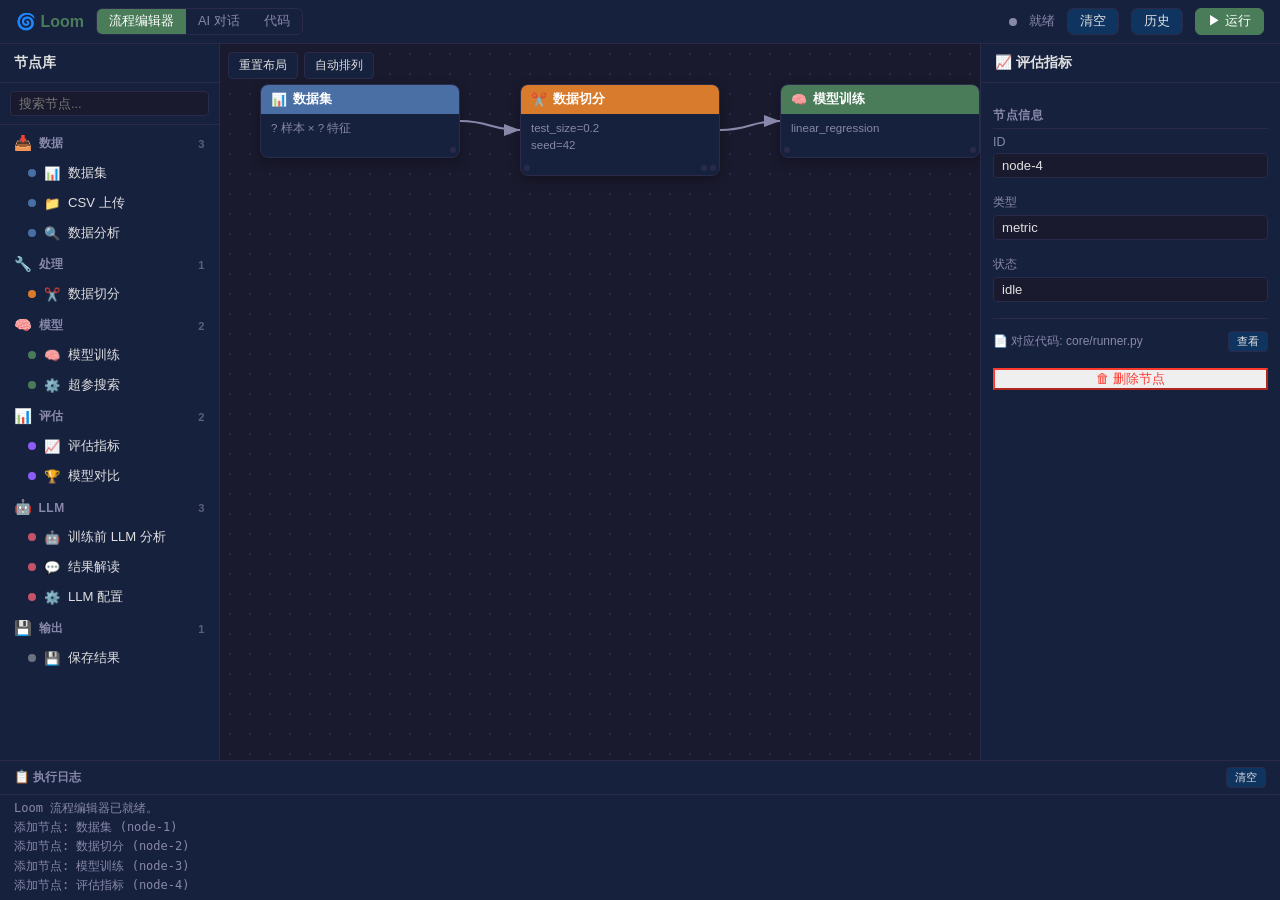
==== commit 7ec99016: "修复 AI 对话和代码面板丢失 前端重写时只保留了流程编辑器，AI 对话和代码面板被删了。 现在三个标签都恢复： - 流程编辑器：三栏式拖拽画布 - AI 对话：流式 SSE 对话，可附带代码和结果 " ====
--- a/web/index.html
+++ b/web/index.html
@@ -220,6 +220,13 @@
     padding: 4px 10px; background: var(--surface2); border: 1px solid var(--accent);
     border-radius: 4px; font-size: 0.8rem; color: #fff; opacity: 0.8;
   }
+  /* ── Chat ─────────────────────────── */
+  .chat-msg { display: flex; gap: 10px; margin-bottom: 12px; }
+  .chat-msg.user { flex-direction: row-reverse; }
+  .chat-avatar { width: 28px; height: 28px; border-radius: 50%; display: flex; align-items: center; justify-content: center; font-size: 0.9rem; flex-shrink: 0; background: var(--surface2); }
+  .chat-msg.user .chat-avatar { background: var(--accent); }
+  .chat-text { max-width: 70%; padding: 8px 12px; border-radius: 10px; font-size: 0.88rem; line-height: 1.6; background: var(--surface2); color: var(--text); white-space: pre-wrap; word-break: break-word; }
+  .chat-msg.user .chat-text { background: var(--accent); color: #fff; }
 </style>
 </head>
 <body>
@@ -228,8 +235,9 @@
 <div class="topbar">
   <div class="logo">🌀 Loom</div>
   <div class="tab-switch">
-    <button class="active">流程编辑器</button>
-    <button onclick="location.href='/api/chat'">AI 对话</button>
+    <button id="tabFlow" class="active" onclick="switchTab('flow')">流程编辑器</button>
+    <button id="tabChat" onclick="switchTab('chat')">AI 对话</button>
+    <button id="tabCode" onclick="switchTab('code')">代码</button>
   </div>
   <div class="spacer"></div>
   <div class="status-dot" id="statusDot"></div>
@@ -240,7 +248,7 @@
 </div>
 
 <!-- 主布局 -->
-<div class="main">
+<div class="main" id="flowPanel" style="display:flex;">
 
   <!-- 左栏：节点库 -->
   <div class="sidebar-left">
@@ -289,6 +297,47 @@
   <div class="log-content" id="logPanel">
     <div class="log-line">Loom 流程编辑器已就绪。</div>
   </div>
+</div>
+
+<!-- AI 对话面板 -->
+<div id="chatPanel" style="display:none;flex:1;flex-direction:column;overflow:hidden;">
+  <div style="flex:1;overflow-y:auto;padding:16px;" id="chatMessages">
+    <div style="text-align:center;color:var(--text-light);padding:40px;">AI 对话 — 可询问代码、模型、结果相关问题</div>
+  </div>
+  <div style="padding:12px 16px;border-top:1px solid var(--border);display:flex;gap:8px;background:var(--surface);">
+    <textarea id="chatInput" placeholder="输入消息... (Enter 发送, Shift+Enter 换行)" rows="1" style="flex:1;background:var(--bg);color:var(--text);border:1px solid var(--border);border-radius:8px;padding:8px 12px;resize:none;font-size:0.9rem;" onkeydown="onChatKey(event)" oninput="autoResize(this)"></textarea>
+    <button class="btn btn-primary" onclick="sendChat()">发送</button>
+  </div>
+  <div style="padding:4px 16px 8px;display:flex;gap:8px;flex-wrap:wrap;background:var(--surface);border-top:1px solid var(--border);">
+    <label style="font-size:0.8rem;color:var(--text-light);display:flex;align-items:center;gap:4px;"><input type="checkbox" id="chatIncludeCode"> 附带代码</label>
+    <label style="font-size:0.8rem;color:var(--text-light);display:flex;align-items:center;gap:4px;"><input type="checkbox" id="chatIncludeResults"> 附带结果</label>
+    <button class="btn" style="font-size:0.75rem;padding:2px 8px;" onclick="sendSuggestion('分析当前结果，给出改进建议')">分析结果</button>
+    <button class="btn" style="font-size:0.75rem;padding:2px 8px;" onclick="sendSuggestion('推荐适合 diabetes 数据集的模型')">推荐模型</button>
+  </div>
+</div>
+
+<!-- 代码面板 -->
+<div id="codePanel" style="display:none;flex:1;flex-direction:row;overflow:hidden;">
+  <div style="width:220px;border-right:1px solid var(--border);background:var(--surface);overflow-y:auto;padding:8px 0;">
+    <div style="padding:8px 16px;font-weight:600;font-size:0.85rem;border-bottom:1px solid var(--border);">源码文件</div>
+    <div id="fileList" style="padding:4px 0;"></div>
+  </div>
+  <div style="flex:1;display:flex;flex-direction:column;overflow:hidden;">
+    <div style="padding:8px 16px;border-bottom:1px solid var(--border);display:flex;align-items:center;gap:8px;background:var(--surface);">
+      <span id="codePath" style="font-family:monospace;font-size:0.8rem;color:var(--text-light);">选择文件</span>
+      <div style="flex:1;"></div>
+      <button class="btn" id="btnEditCode" onclick="editCode()" style="display:none;font-size:0.8rem;">编辑</button>
+      <button class="btn" id="btnCancelCode" onclick="cancelEdit()" style="display:none;font-size:0.8rem;">取消</button>
+      <button class="btn btn-primary" id="btnSaveCode" onclick="saveCode()" style="display:none;font-size:0.8rem;">保存</button>
+      <span id="codeStatus" style="font-size:0.75rem;color:var(--text-light);"></span>
+    </div>
+    <div style="flex:1;overflow:auto;background:#1e1e2e;position:relative;">
+      <pre id="codeContent" style="margin:0;padding:16px;font-family:'SF Mono','Fira Code',monospace;font-size:0.8rem;line-height:1.6;color:#cdd6f4;white-space:pre-wrap;word-break:break-all;"></pre>
+      <textarea id="codeEditor" style="display:none;position:absolute;top:0;left:0;width:100%;height:100%;padding:16px;font-family:'SF Mono','Fira Code',monospace;font-size:0.8rem;line-height:1.6;background:#1e1e2e;color:#cdd6f4;border:none;outline:none;resize:none;" spellcheck="false"></textarea>
+    </div>
+  </div>
+</div>
+
 </div>
 
 <script>
@@ -1061,6 +1110,231 @@
 edges.push({ source: 'node-2', target: 'node-3' });
 edges.push({ source: 'node-3', target: 'node-4' });
 renderCanvas();
+
+// ════════════════════════════════════════════════════════════
+//  Tab 切换
+// ════════════════════════════════════════════════════════════
+function switchTab(tab) {
+  const flow = document.getElementById('flowPanel');
+  const chat = document.getElementById('chatPanel');
+  const code = document.getElementById('codePanel');
+  ['tabFlow','tabChat','tabCode'].forEach(t => document.getElementById(t)?.classList.remove('active'));
+  [flow, chat, code].forEach(p => { if(p) p.style.display = 'none'; });
+  if (tab === 'flow') { flow.style.display = 'flex'; document.getElementById('tabFlow').classList.add('active'); }
+  else if (tab === 'chat') { chat.style.display = 'flex'; document.getElementById('tabChat').classList.add('active'); }
+  else if (tab === 'code') { code.style.display = 'flex'; document.getElementById('tabCode').classList.add('active'); if (!codeLoaded) loadFileList(); }
+}
+
+// ════════════════════════════════════════════════════════════
+//  AI 对话
+// ════════════════════════════════════════════════════════════
+let chatHistory = [];
+
+async function sendChat() {
+  const input = document.getElementById('chatInput');
+  const text = input.value.trim();
+  if (!text) return;
+
+  const includeCode = document.getElementById('chatIncludeCode').checked;
+  const includeResults = document.getElementById('chatIncludeResults').checked;
+
+  // 显示用户消息
+  appendChatMsg('user', text);
+  chatHistory.push({ role: 'user', content: text });
+  input.value = '';
+  input.style.height = 'auto';
+
+  // 获取 LLM 配置
+  const cfg = getLLMConfig();
+  if (!cfg.provider) {
+    appendChatMsg('assistant', '请先在流程编辑器中配置 LLM（拖入 LLM 配置节点）');
+    return;
+  }
+
+  // 创建 AI 消息占位
+  const aiEl = appendChatMsg('assistant', '');
+  let aiText = '';
+
+  try {
+    const res = await fetch('/api/chat', {
+      method: 'POST',
+      headers: { 'Content-Type': 'application/json' },
+      body: JSON.stringify({
+        messages: chatHistory,
+        provider: cfg.provider,
+        api_key: cfg.api_key,
+        base_url: cfg.base_url,
+        model: cfg.model,
+        include_code: includeCode,
+        include_results: includeResults,
+      }),
+    });
+
+    const reader = res.body.getReader();
+    const decoder = new TextDecoder();
+    let buffer = '';
+
+    while (true) {
+      const { done, value } = await reader.read();
+      if (done) break;
+      buffer += decoder.decode(value, { stream: true });
+      const lines = buffer.split('\n\n');
+      buffer = lines.pop();
+      for (const line of lines) {
+        if (!line.startsWith('data: ')) continue;
+        const data = JSON.parse(line.slice(6));
+        if (data.type === 'chunk') { aiText += data.content; aiEl.querySelector('.chat-text').textContent = aiText; }
+        else if (data.type === 'done') { break; }
+        else if (data.type === 'error') { aiEl.querySelector('.chat-text').textContent = '❌ ' + data.message; return; }
+      }
+    }
+    chatHistory.push({ role: 'assistant', content: aiText });
+  } catch (e) {
+    aiEl.querySelector('.chat-text').textContent = '❌ 请求失败: ' + e.message;
+  }
+}
+
+function appendChatMsg(role, text) {
+  const container = document.getElementById('chatMessages');
+  if (container.children.length === 1 && container.children[0].style.textAlign === 'center') {
+    container.innerHTML = '';
+  }
+  const el = document.createElement('div');
+  el.className = `chat-msg ${role}`;
+  const avatar = role === 'user' ? '🧑' : '🤖';
+  el.innerHTML = `<div class="chat-avatar">${avatar}</div><div class="chat-text">${escapeHTML(text)}</div>`;
+  container.appendChild(el);
+  container.scrollTop = container.scrollHeight;
+  return el;
+}
+
+function sendSuggestion(text) {
+  document.getElementById('chatInput').value = text;
+  sendChat();
+}
+
+function onChatKey(e) {
+  if (e.key === 'Enter' && !e.shiftKey) { e.preventDefault(); sendChat(); }
+}
+
+function autoResize(el) {
+  el.style.height = 'auto';
+  el.style.height = Math.min(el.scrollHeight, 120) + 'px';
+}
+
+function getLLMConfig() {
+  // 从 LLM 配置节点读取
+  const llmNode = nodes.find(n => n.type === 'llm_config');
+  if (llmNode && llmNode.config) {
+    return {
+      provider: llmNode.config.provider || '',
+      api_key: llmNode.config.api_key || '',
+      base_url: llmNode.config.base_url || '',
+      model: llmNode.config.model || '',
+    };
+  }
+  // 回退：从环境变量 API 获取
+  return { provider: '', api_key: '', base_url: '', model: '' };
+}
+
+// ════════════════════════════════════════════════════════════
+//  代码面板
+// ════════════════════════════════════════════════════════════
+let codeLoaded = false;
+let currentCodePath = '';
+let originalCode = '';
+
+async function loadFileList() {
+  const res = await fetch('/api/code');
+  const data = await res.json();
+  const list = document.getElementById('fileList');
+  list.innerHTML = '';
+  const groups = {};
+  data.files.forEach(f => {
+    const dir = f.path.includes('/') ? f.path.split('/')[0] : '.';
+    if (!groups[dir]) groups[dir] = [];
+    groups[dir].push(f);
+  });
+  for (const [dir, files] of Object.entries(groups)) {
+    const header = document.createElement('div');
+    header.style.cssText = 'padding:6px 16px;font-size:0.7rem;color:var(--text-light);font-weight:600;text-transform:uppercase;';
+    header.textContent = dir + '/';
+    list.appendChild(header);
+    files.forEach(f => {
+      const item = document.createElement('div');
+      item.style.cssText = 'padding:4px 16px 4px 24px;font-size:0.8rem;cursor:pointer;color:var(--text);';
+      item.textContent = f.path.split('/').pop();
+      item.onmouseover = () => item.style.background = 'var(--bg)';
+      item.onmouseout = () => item.style.background = '';
+      item.onclick = () => loadCode(f.path);
+      list.appendChild(item);
+    });
+  }
+  codeLoaded = true;
+}
+
+async function loadCode(path) {
+  currentCodePath = path;
+  document.getElementById('codePath').textContent = path;
+  document.getElementById('codeStatus').textContent = '加载中...';
+  const res = await fetch(`/api/code/${path}`);
+  const data = await res.json();
+  if (data.status !== 'success') { document.getElementById('codeStatus').textContent = '加载失败'; return; }
+  originalCode = data.content;
+  document.getElementById('codeContent').textContent = data.content;
+  document.getElementById('codeContent').style.display = 'block';
+  document.getElementById('codeEditor').style.display = 'none';
+  document.getElementById('btnEditCode').style.display = 'inline-block';
+  document.getElementById('btnCancelCode').style.display = 'none';
+  document.getElementById('btnSaveCode').style.display = 'none';
+  document.getElementById('codeStatus').textContent = `${data.lines} 行 · ${data.size} 字符`;
+}
+
+function editCode() {
+  const editor = document.getElementById('codeEditor');
+  editor.value = originalCode;
+  document.getElementById('codeContent').style.display = 'none';
+  editor.style.display = 'block';
+  editor.focus();
+  document.getElementById('btnEditCode').style.display = 'none';
+  document.getElementById('btnCancelCode').style.display = 'inline-block';
+  document.getElementById('btnSaveCode').style.display = 'inline-block';
+  document.getElementById('codeStatus').textContent = '编辑中...';
+}
+
+function cancelEdit() {
+  document.getElementById('codeContent').style.display = 'block';
+  document.getElementById('codeEditor').style.display = 'none';
+  document.getElementById('btnEditCode').style.display = 'inline-block';
+  document.getElementById('btnCancelCode').style.display = 'none';
+  document.getElementById('btnSaveCode').style.display = 'none';
+  document.getElementById('codeStatus').textContent = '已取消';
+}
+
+async function saveCode() {
+  const editor = document.getElementById('codeEditor');
+  const content = editor.value;
+  if (content === originalCode) { document.getElementById('codeStatus').textContent = '无修改'; return; }
+  document.getElementById('codeStatus').textContent = '保存中...';
+  const res = await fetch(`/api/code/${currentCodePath}`, {
+    method: 'PUT',
+    headers: { 'Content-Type': 'application/json' },
+    body: JSON.stringify({ content }),
+  });
+  const data = await res.json();
+  if (data.status === 'success') {
+    originalCode = content;
+    document.getElementById('codeContent').textContent = content;
+    document.getElementById('codeContent').style.display = 'block';
+    editor.style.display = 'none';
+    document.getElementById('btnEditCode').style.display = 'inline-block';
+    document.getElementById('btnCancelCode').style.display = 'none';
+    document.getElementById('btnSaveCode').style.display = 'none';
+    document.getElementById('codeStatus').textContent = `✅ ${data.message}`;
+  } else {
+    document.getElementById('codeStatus').textContent = `❌ ${data.message}`;
+  }
+}
 </script>
 
 </body>
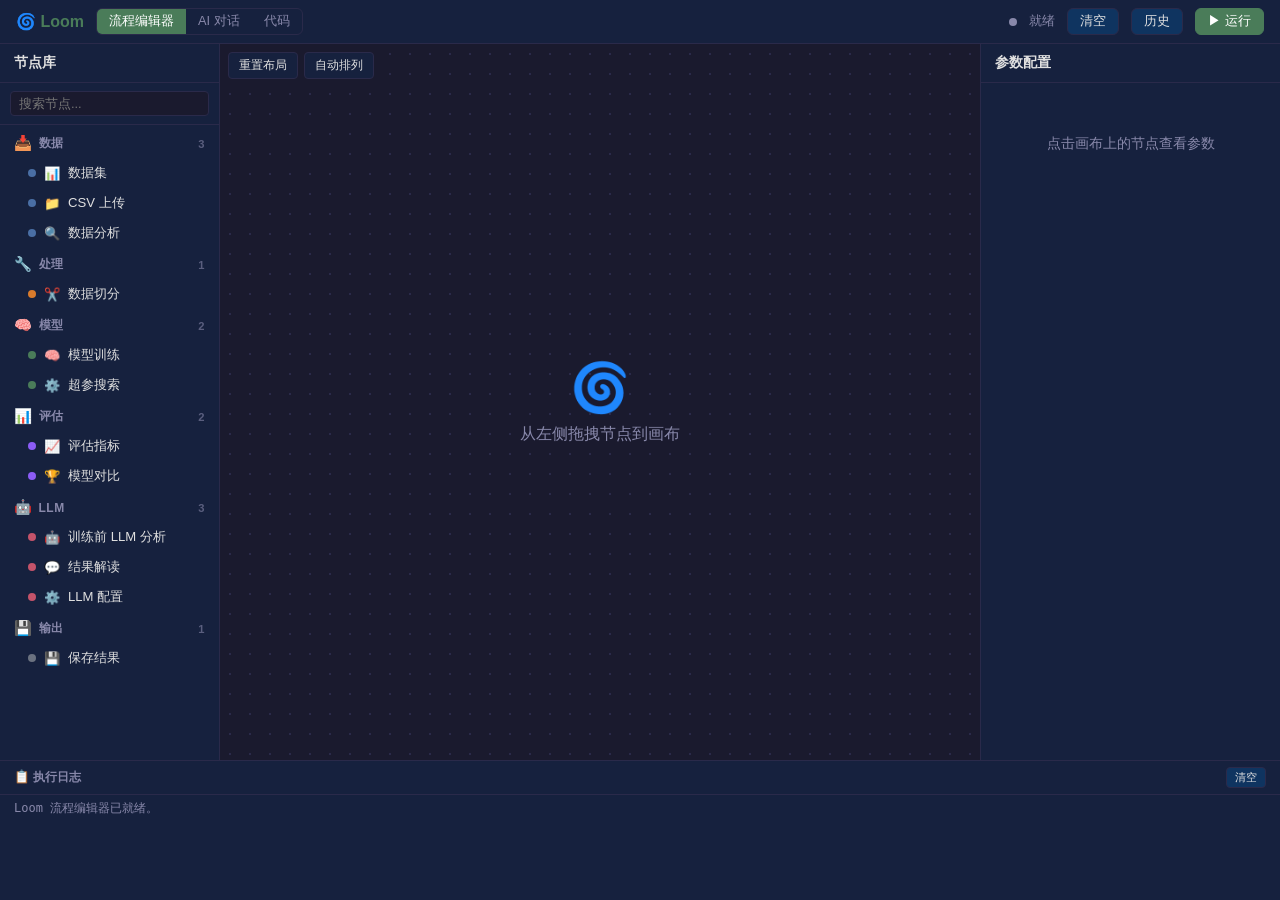
==== commit 9f320376: "修复拖拽体验 + 空画布启动 - 拖拽进入画布时高亮背景（drag-over 样式） - 启动时空画布，用户从左栏拖拽节点 - 拖拽放置后自动选中节点，右栏显示参数 - 多模型分支：拖多个 model" ====
--- a/web/index.html
+++ b/web/index.html
@@ -90,6 +90,7 @@
   }
 
   /* ── 中间：画布 ─────────────────────── */
+  .canvas-container.drag-over { background: var(--surface2); border-color: var(--accent); }
   .canvas-container {
     flex: 1; position: relative; overflow: hidden; background: var(--bg);
     background-image: radial-gradient(circle, var(--border) 1px, transparent 1px);
@@ -535,9 +536,11 @@
 // ════════════════════════════════════════════════════════════
 const canvas = document.getElementById('canvas');
 
-canvas.ondragover = (e) => { e.preventDefault(); };
+canvas.ondragover = (e) => { e.preventDefault(); canvas.classList.add('drag-over'); };
+canvas.ondragleave = (e) => { if (e.target === canvas) canvas.classList.remove('drag-over'); };
 canvas.ondrop = (e) => {
   e.preventDefault();
+  canvas.classList.remove('drag-over');
   const type = e.dataTransfer.getData('node-type');
   if (!type || !NODE_TYPES[type]) return;
   const rect = canvas.getBoundingClientRect();
@@ -963,16 +966,20 @@
         } else if (data.type === 'done') {
           // 用后端返回的 nodes/edges 更新画布
           if (data.nodes) {
-            // 保留用户画布上的位置，更新状态和 display
+            // 保留用户画布上的位置，用后端结果更新状态和 display
+            const newNodes = [];
             for (const srvNode of data.nodes) {
-              const localNode = nodes.find(n => n.type === srvNode.type || n.id === srvNode.id);
-              // 直接用后端的 nodes 替换
+              const existing = nodes.find(ln => ln.id === srvNode.id || ln.type === srvNode.type);
+              const def = NODE_TYPES[srvNode.type] || { color: '#666' };
+              newNodes.push({
+                ...srvNode,
+                color: def.color,
+                x: existing ? existing.x : (srvNode.position?.x || 0),
+                y: existing ? existing.y : (srvNode.position?.y || 0),
+                config: existing ? existing.config : {},
+              });
             }
-            // 简单替换：用后端返回的 nodes
-            nodes = data.nodes.map(n => {
-              const existing = nodes.find(ln => ln.id === n.id || ln.type === n.type);
-              return { ...n, x: existing ? existing.x : n.position.x, y: existing ? existing.y : n.position.y };
-            });
+            nodes = newNodes;
             edges = data.edges.map(e => ({ source: e.source, target: e.target }));
           }
           renderCanvas();
@@ -1100,15 +1107,7 @@
 // ════════════════════════════════════════════════════════════
 renderNodeLibrary();
 
-// 默认添加一组节点
-addNode('dataset', 40, 40);
-addNode('split', 300, 40);
-addNode('model', 560, 40);
-addNode('metric', 820, 40);
-// 自动连线
-edges.push({ source: 'node-1', target: 'node-2' });
-edges.push({ source: 'node-2', target: 'node-3' });
-edges.push({ source: 'node-3', target: 'node-4' });
+// 空画布，用户从左栏拖拽节点
 renderCanvas();
 
 // ════════════════════════════════════════════════════════════
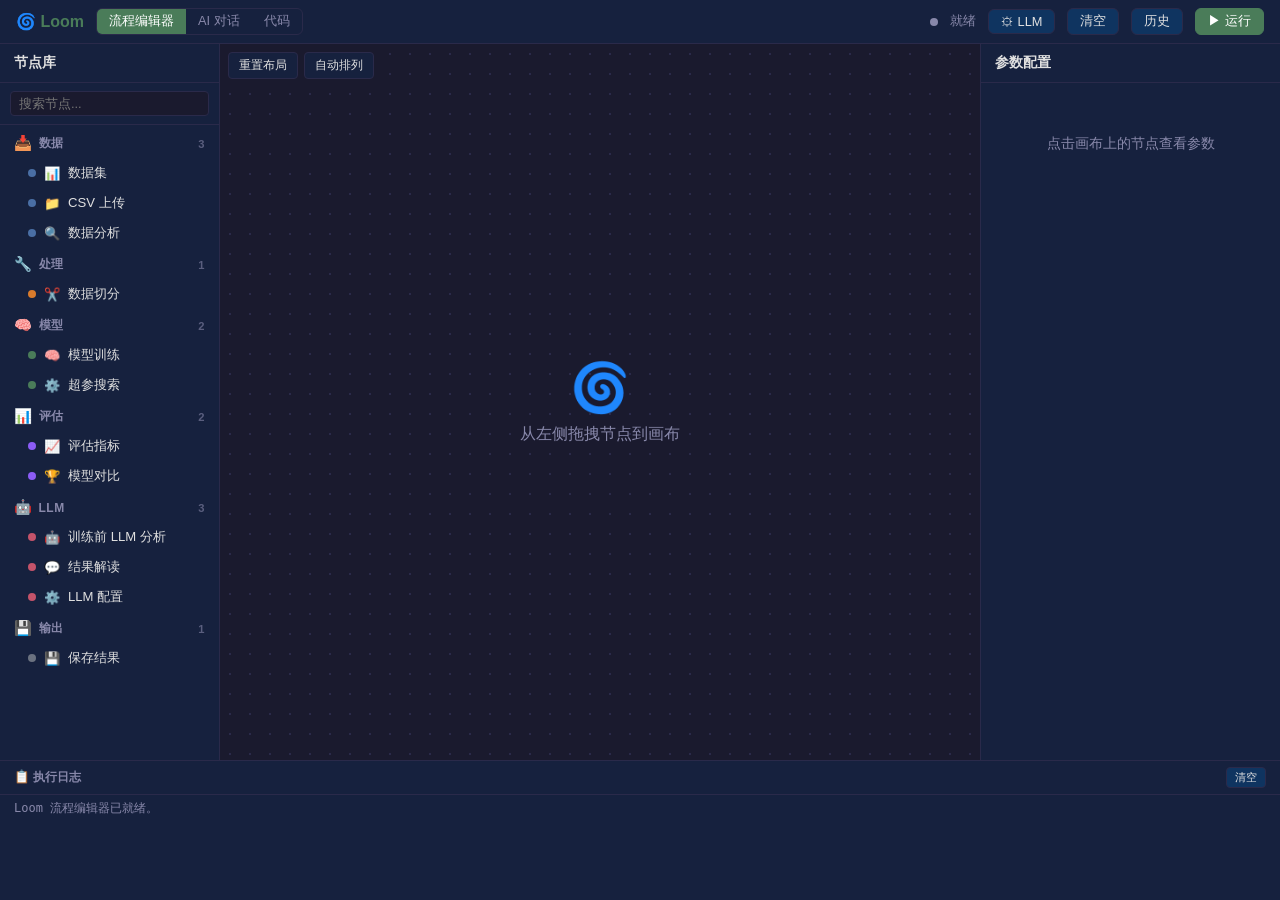
==== commit e42078eb: "LLM 配置改为全局（localStorage 持久化） 问题：LLM 配置只在画布上的 llm_config 节点里，AI 对话用不了 修复：改为全局配置，所有功能共用  改动： - 顶栏新增「⚙ " ====
--- a/web/index.html
+++ b/web/index.html
@@ -243,6 +243,7 @@
   <div class="spacer"></div>
   <div class="status-dot" id="statusDot"></div>
   <span id="statusText" style="font-size:0.8rem;color:var(--text-light);">就绪</span>
+  <button class="btn" onclick="showLLMSettings()">⚙ LLM</button>
   <button class="btn" onclick="clearCanvas()">清空</button>
   <button class="btn" onclick="showHistory()">历史</button>
   <button class="btn btn-primary" id="btnRun" onclick="runFlow()">▶ 运行</button>
@@ -297,6 +298,46 @@
   </div>
   <div class="log-content" id="logPanel">
     <div class="log-line">Loom 流程编辑器已就绪。</div>
+  </div>
+</div>
+
+<!-- LLM 设置弹窗 -->
+<div id="llmModal" class="modal" style="display:none;position:fixed;top:0;left:0;width:100%;height:100%;background:rgba(0,0,0,0.5);z-index:1000;align-items:center;justify-content:center;">
+  <div style="background:var(--surface);border-radius:12px;padding:24px;width:460px;max-width:90vw;">
+    <div style="font-size:1.1rem;font-weight:600;margin-bottom:16px;">⚙ LLM 全局配置</div>
+    <div style="display:flex;flex-direction:column;gap:12px;">
+      <div>
+        <label style="font-size:0.8rem;color:var(--text-light);">Provider</label>
+        <select id="llmProviderGlobal" style="width:100%;background:var(--bg);color:var(--text);border:1px solid var(--border);border-radius:6px;padding:6px 10px;margin-top:4px;">
+          <option value="">未配置（跳过 LLM）</option>
+          <option value="ollama">Ollama（本地）</option>
+          <option value="deepseek">DeepSeek</option>
+        </select>
+      </div>
+      <div>
+        <label style="font-size:0.8rem;color:var(--text-light);">API Key</label>
+        <input id="llmApiKeyGlobal" type="password" placeholder="DeepSeek 需要；Ollama 填占位符" style="width:100%;background:var(--bg);color:var(--text);border:1px solid var(--border);border-radius:6px;padding:6px 10px;margin-top:4px;">
+      </div>
+      <div>
+        <label style="font-size:0.8rem;color:var(--text-light);">Base URL（留空用默认）</label>
+        <input id="llmBaseUrlGlobal" type="text" placeholder="自动" style="width:100%;background:var(--bg);color:var(--text);border:1px solid var(--border);border-radius:6px;padding:6px 10px;margin-top:4px;">
+      </div>
+      <div>
+        <label style="font-size:0.8rem;color:var(--text-light);">模型名</label>
+        <input id="llmModelGlobal" type="text" placeholder="如 qwen3.5:4b 或 deepseek-chat" style="width:100%;background:var(--bg);color:var(--text);border:1px solid var(--border);border-radius:6px;padding:6px 10px;margin-top:4px;">
+      </div>
+      <div>
+        <label style="font-size:0.8rem;color:var(--text-light);">超时（秒）</label>
+        <input id="llmTimeoutGlobal" type="number" value="120" style="width:100%;background:var(--bg);color:var(--text);border:1px solid var(--border);border-radius:6px;padding:6px 10px;margin-top:4px;">
+      </div>
+    </div>
+    <div style="display:flex;gap:8px;margin-top:16px;">
+      <button class="btn" onclick="testLLMGlobal()" id="btnTestLLM">测试连接</button>
+      <div style="flex:1;"></div>
+      <button class="btn" onclick="closeLLMSettings()">取消</button>
+      <button class="btn btn-primary" onclick="saveLLMSettings()">保存</button>
+    </div>
+    <div id="llmTestResult" style="margin-top:12px;font-size:0.85rem;"></div>
   </div>
 </div>
 
@@ -886,54 +927,102 @@
 }
 
 // ════════════════════════════════════════════════════════════
-//  运行流水线
-// ════════════════════════════════════════════════════════════
+//  运行：按连线关系提取数据流
+// ════════════════════════════════════════════════════════════
+function getUpstream(nodeId) {
+  return edges.filter(e => e.target === nodeId).map(e => nodes.find(n => n.id === e.source)).filter(Boolean);
+}
+
+function getUpstreamByType(nodeId, type) {
+  const direct = getUpstream(nodeId);
+  for (const n of direct) {
+    if (n.type === type) return n;
+    const found = getUpstreamByType(n.id, type);
+    if (found) return found;
+  }
+  return null;
+}
+
 async function runFlow() {
-  if (nodes.length === 0) { addLog('画布为空，请先添加节点', 'error'); return; }
-
-  // 从画布节点提取运行参数
-  const datasetNode = nodes.find(n => n.type === 'dataset' || n.type === 'csv_upload');
+  if (nodes.length === 0) { addLog('画布为空，请从左栏拖拽节点', 'error'); return; }
+
+  const datasetNode = nodes.find(n => (n.type === 'dataset' || n.type === 'csv_upload'));
+  if (!datasetNode) { addLog('缺少数据集节点，请拖入一个', 'error'); return; }
+
   const modelNodes = nodes.filter(n => n.type === 'model');
-  const splitNode = nodes.find(n => n.type === 'split');
-  const llmConfigNode = nodes.find(n => n.type === 'llm_config');
+  if (modelNodes.length === 0) { addLog('缺少模型节点，请拖入至少一个', 'error'); return; }
+
+  // 检查哪些 model 有连线上游
+  const connectedModels = modelNodes.filter(m => edges.some(e => e.target === m.id));
+  const modelsToRun = connectedModels.length > 0 ? connectedModels : modelNodes;
+
+  const modelNames = modelsToRun.map(n => n.config.model_name).filter(Boolean);
+  if (modelNames.length === 0) { addLog('模型节点未选择模型（右栏配置模型名）', 'error'); return; }
+
+  // split: 优先从 model 上游找
+  let splitNode = null;
+  for (const m of modelsToRun) {
+    splitNode = getUpstreamByType(m.id, 'split');
+    if (splitNode) break;
+  }
+  if (!splitNode) splitNode = nodes.find(n => n.type === 'split');
+
+  // LLM config: 从 llm_pre/llm_post 上游找
+  let llmConfigNode = null;
+  const llmPre = nodes.find(n => n.type === 'llm_pre');
+  const llmPostNode = nodes.find(n => n.type === 'llm_post');
+  if (llmPre) llmConfigNode = getUpstreamByType(llmPre.id, 'llm_config');
+  if (!llmConfigNode && llmPostNode) llmConfigNode = getUpstreamByType(llmPostNode.id, 'llm_config');
+  if (!llmConfigNode) llmConfigNode = nodes.find(n => n.type === 'llm_config');
+
   const searchNode = nodes.find(n => n.type === 'search');
   const comparisonNode = nodes.find(n => n.type === 'comparison');
-  const llmPreNode = nodes.find(n => n.type === 'llm_pre');
-  const llmPostNode = nodes.find(n => n.type === 'llm_post');
-
-  if (!datasetNode) { addLog('缺少数据集节点', 'error'); return; }
-  if (modelNodes.length === 0) { addLog('缺少模型节点', 'error'); return; }
-
-  const modelNames = modelNodes.map(n => n.config.model_name).filter(Boolean);
-  if (modelNames.length === 0) { addLog('模型节点未选择模型', 'error'); return; }
 
   const body = {
     model_names: modelNames,
     dataset_name: datasetNode.config.dataset_name || 'diabetes',
-    test_size: splitNode ? splitNode.config.test_size : 0.2,
-    seed: splitNode ? splitNode.config.seed : 42,
-    select_best: comparisonNode ? comparisonNode.config.select_best : false,
-    llm_post_scope: llmPostNode ? llmPostNode.config.llm_post_scope : 'all',
+    test_size: splitNode ? (parseFloat(splitNode.config.test_size) || 0.2) : 0.2,
+    seed: splitNode ? (parseInt(splitNode.config.seed) || 42) : 42,
+    select_best: comparisonNode ? (comparisonNode.config.select_best === true || comparisonNode.config.select_best === 'true') : false,
+    llm_post_scope: llmPostNode ? (llmPostNode.config.llm_post_scope || 'all') : 'all',
     search: !!searchNode,
-    n_iter: searchNode ? searchNode.config.n_iter : 10,
-    cv: searchNode ? searchNode.config.cv : 5,
+    n_iter: searchNode ? (parseInt(searchNode.config.n_iter) || 10) : 10,
+    cv: searchNode ? (parseInt(searchNode.config.cv) || 5) : 5,
   };
 
-  // LLM 配置
-  if (llmConfigNode) {
-    body.llm_provider = llmConfigNode.config.provider || '';
-    body.llm_api_key = llmConfigNode.config.api_key || '';
-    body.llm_base_url = llmConfigNode.config.base_url || '';
-    body.llm_model = llmConfigNode.config.model || '';
-    body.llm_timeout = llmConfigNode.config.timeout || 120;
+  // LLM 配置：从全局配置读取（localStorage）
+  const llmCfg = getLLMConfig();
+  if (llmCfg.provider) {
+    body.llm_provider = llmCfg.provider;
+    body.llm_api_key = llmCfg.api_key;
+    body.llm_base_url = llmCfg.base_url;
+    body.llm_model = llmCfg.model;
+    body.llm_timeout = llmCfg.timeout;
+  }
+
+  if (datasetNode.type === 'csv_upload' && datasetNode.config.filepath) {
+    body.csv_config = {
+      name: datasetNode.config.dataset_name || 'csv_data',
+      filepath: datasetNode.config.filepath,
+      target_column: datasetNode.config.target_column || '',
+      task_type: datasetNode.config.task_type || 'regression',
+    };
   }
 
   addLog(`启动流水线: 模型=${modelNames}, 数据集=${body.dataset_name}`);
+  if (llmCfg.provider) addLog(`LLM: ${llmCfg.provider}/${llmCfg.model}`);
+  if (splitNode) addLog(`切分: test_size=${body.test_size}, seed=${body.seed}`);
+  if (searchNode) addLog(`搜索: n_iter=${body.n_iter}, cv=${body.cv}`);
   setStatus('running', '运行中...');
   document.getElementById('btnRun').disabled = true;
 
-  // 标记所有节点为 running
-  nodes.forEach(n => n.status = 'running');
+  modelsToRun.forEach(n => n.status = 'running');
+  if (datasetNode) datasetNode.status = 'running';
+  if (splitNode) splitNode.status = 'running';
+  if (llmPre) llmPre.status = 'running';
+  if (llmPostNode) llmPostNode.status = 'running';
+  if (comparisonNode) comparisonNode.status = 'running';
+  if (searchNode) searchNode.status = 'running';
   renderCanvas();
 
   try {
@@ -1109,6 +1198,7 @@
 
 // 空画布，用户从左栏拖拽节点
 renderCanvas();
+updateLLMBadge();
 
 // ════════════════════════════════════════════════════════════
 //  Tab 切换
@@ -1221,19 +1311,85 @@
   el.style.height = Math.min(el.scrollHeight, 120) + 'px';
 }
 
+// ════════════════════════════════════════════════════════════
+//  全局 LLM 配置（localStorage 持久化）
+// ════════════════════════════════════════════════════════════
 function getLLMConfig() {
-  // 从 LLM 配置节点读取
-  const llmNode = nodes.find(n => n.type === 'llm_config');
-  if (llmNode && llmNode.config) {
-    return {
-      provider: llmNode.config.provider || '',
-      api_key: llmNode.config.api_key || '',
-      base_url: llmNode.config.base_url || '',
-      model: llmNode.config.model || '',
-    };
-  }
-  // 回退：从环境变量 API 获取
-  return { provider: '', api_key: '', base_url: '', model: '' };
+  try {
+    const saved = localStorage.getItem('loom_llm_config');
+    if (saved) return JSON.parse(saved);
+  } catch(e) {}
+  return { provider: '', api_key: '', base_url: '', model: '', timeout: 120 };
+}
+
+function saveLLMSettings() {
+  const cfg = {
+    provider: document.getElementById('llmProviderGlobal').value,
+    api_key: document.getElementById('llmApiKeyGlobal').value,
+    base_url: document.getElementById('llmBaseUrlGlobal').value,
+    model: document.getElementById('llmModelGlobal').value,
+    timeout: parseInt(document.getElementById('llmTimeoutGlobal').value) || 120,
+  };
+  localStorage.setItem('loom_llm_config', JSON.stringify(cfg));
+  closeLLMSettings();
+  addLog(`LLM 配置已保存: ${cfg.provider || '未配置'}/${cfg.model || '默认'}`, 'success');
+  // 更新顶栏状态
+  updateLLMBadge();
+}
+
+function showLLMSettings() {
+  const cfg = getLLMConfig();
+  document.getElementById('llmProviderGlobal').value = cfg.provider || '';
+  document.getElementById('llmApiKeyGlobal').value = cfg.api_key || '';
+  document.getElementById('llmBaseUrlGlobal').value = cfg.base_url || '';
+  document.getElementById('llmModelGlobal').value = cfg.model || '';
+  document.getElementById('llmTimeoutGlobal').value = cfg.timeout || 120;
+  document.getElementById('llmTestResult').innerHTML = '';
+  document.getElementById('llmModal').style.display = 'flex';
+}
+
+function closeLLMSettings() {
+  document.getElementById('llmModal').style.display = 'none';
+}
+
+async function testLLMGlobal() {
+  const cfg = {
+    provider: document.getElementById('llmProviderGlobal').value,
+    api_key: document.getElementById('llmApiKeyGlobal').value,
+    base_url: document.getElementById('llmBaseUrlGlobal').value,
+    model: document.getElementById('llmModelGlobal').value,
+    timeout: parseInt(document.getElementById('llmTimeoutGlobal').value) || 120,
+  };
+  const result = document.getElementById('llmTestResult');
+  result.innerHTML = '<span style="color:var(--text-light);">测试中...</span>';
+  document.getElementById('btnTestLLM').disabled = true;
+  try {
+    const res = await fetch('/api/llm_test', {
+      method: 'POST',
+      headers: { 'Content-Type': 'application/json' },
+      body: JSON.stringify(cfg),
+    });
+    const data = await res.json();
+    if (data.status === 'success') {
+      result.innerHTML = `<span style="color:var(--success);">✅ ${data.message}</span>`;
+    } else {
+      result.innerHTML = `<span style="color:var(--danger);">❌ ${data.message}</span>`;
+    }
+  } catch(e) {
+    result.innerHTML = `<span style="color:var(--danger);">❌ 请求失败: ${e.message}</span>`;
+  }
+  document.getElementById('btnTestLLM').disabled = false;
+}
+
+function updateLLMBadge() {
+  const cfg = getLLMConfig();
+  const dot = document.getElementById('statusDot');
+  const text = document.getElementById('statusText');
+  if (cfg.provider) {
+    text.textContent = `LLM: ${cfg.model || cfg.provider}`;
+  } else {
+    text.textContent = '就绪';
+  }
 }
 
 // ════════════════════════════════════════════════════════════
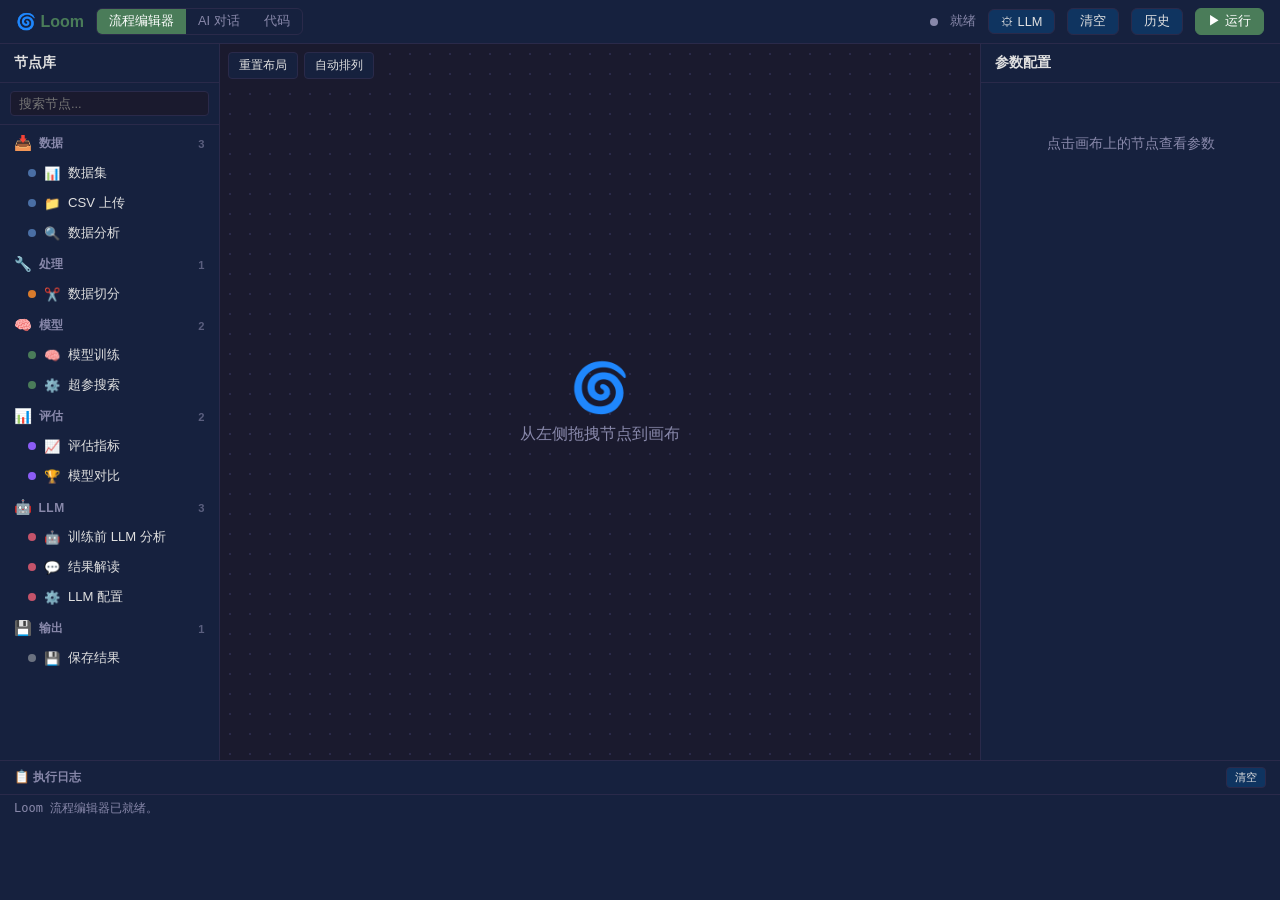
==== commit be71e2f3: "拆分 index.html + 测试文档 前端拆分： - web/index.html：纯 HTML 结构（~130 行） - web/css/style.css：全部样式（~223 行） - web" ====
--- a/web/index.html
+++ b/web/index.html
@@ -4,231 +4,7 @@
 <meta charset="UTF-8">
 <meta name="viewport" content="width=device-width, initial-scale=1.0">
 <title>Loom — AutoML 流程编辑器</title>
-<style>
-  :root {
-    --bg: #1a1a2e; --surface: #16213e; --surface2: #0f3460; --surface3: #1a1a3e;
-    --text: #e0e0e0; --text-light: #8888aa; --border: #2a2a4a;
-    --accent: #4a7c59; --accent-light: #2a5a3a; --accent-glow: #4a7c5955;
-    --danger: #ff3b30; --success: #34c759; --warning: #ff9500; --info: #007aff;
-    --node-w: 200px; --port-size: 10px;
-    --cat-data: #4a6fa5; --cat-process: #d97b2c; --cat-model: #4a7c59;
-    --cat-eval: #8b5cf6; --cat-llm: #c4536a; --cat-output: #6b7280;
-  }
-  * { margin: 0; padding: 0; box-sizing: border-box; }
-  body {
-    font-family: -apple-system, "PingFang SC", "Microsoft YaHei", sans-serif;
-    background: var(--bg); color: var(--text); height: 100vh;
-    display: flex; flex-direction: column; overflow: hidden;
-    -webkit-font-smoothing: antialiased;
-  }
-
-  /* ── 顶栏 ──────────────────────────── */
-  .topbar {
-    height: 44px; background: var(--surface); border-bottom: 1px solid var(--border);
-    display: flex; align-items: center; padding: 0 16px; gap: 12px; flex-shrink: 0;
-  }
-  .topbar .logo { font-size: 1rem; font-weight: 700; color: var(--accent); }
-  .topbar .tab-switch { display: flex; gap: 0; border: 1px solid var(--border); border-radius: 6px; overflow: hidden; }
-  .topbar .tab-switch button {
-    padding: 4px 12px; border: none; background: transparent; color: var(--text-light);
-    cursor: pointer; font-size: 0.8rem; transition: all 0.15s;
-  }
-  .topbar .tab-switch button.active { background: var(--accent); color: #fff; }
-  .topbar .spacer { flex: 1; }
-  .topbar .status-dot { width: 8px; height: 8px; border-radius: 50%; background: var(--text-light); }
-  .topbar .status-dot.running { background: var(--info); animation: pulse 1s infinite; }
-  .topbar .status-dot.success { background: var(--success); }
-  .topbar .status-dot.error { background: var(--danger); }
-  @keyframes pulse { 50% { opacity: 0.3; } }
-  .topbar button.btn {
-    padding: 4px 12px; border: 1px solid var(--border); border-radius: 6px;
-    background: var(--surface2); color: var(--text); cursor: pointer; font-size: 0.8rem;
-  }
-  .topbar button.btn:hover { background: var(--surface3); }
-  .topbar button.btn-primary { background: var(--accent); border-color: var(--accent); color: #fff; }
-  .topbar button.btn-primary:hover { background: var(--accent-light); }
-
-  /* ── 主布局 ─────────────────────────── */
-  .main { display: flex; flex: 1; overflow: hidden; }
-
-  /* ── 左栏：节点库 ───────────────────── */
-  .sidebar-left {
-    width: 220px; background: var(--surface); border-right: 1px solid var(--border);
-    display: flex; flex-direction: column; flex-shrink: 0; overflow: hidden;
-  }
-  .sidebar-left .panel-header {
-    padding: 10px 14px; font-weight: 600; font-size: 0.85rem;
-    border-bottom: 1px solid var(--border); color: var(--text);
-  }
-  .sidebar-left .search-box {
-    padding: 8px 10px; border-bottom: 1px solid var(--border);
-  }
-  .sidebar-left .search-box input {
-    width: 100%; padding: 4px 8px; background: var(--bg); border: 1px solid var(--border);
-    border-radius: 4px; color: var(--text); font-size: 0.8rem; outline: none;
-  }
-  .sidebar-left .node-list { flex: 1; overflow-y: auto; padding: 4px 0; }
-  .node-category { margin-bottom: 2px; }
-  .node-category .cat-header {
-    padding: 6px 14px; font-size: 0.75rem; font-weight: 600; color: var(--text-light);
-    text-transform: uppercase; letter-spacing: 0.5px; cursor: pointer;
-    display: flex; align-items: center; gap: 6px; user-select: none;
-  }
-  .node-category .cat-header:hover { color: var(--text); }
-  .node-category .cat-header .cat-icon { font-size: 0.9rem; }
-  .node-category .cat-header .cat-count { margin-left: auto; font-size: 0.7rem; opacity: 0.6; }
-  .node-category .cat-items { overflow: hidden; }
-  .node-category.collapsed .cat-items { display: none; }
-  .node-item {
-    padding: 6px 14px 6px 28px; font-size: 0.82rem; cursor: grab; color: var(--text);
-    display: flex; align-items: center; gap: 8px; transition: background 0.1s;
-  }
-  .node-item:hover { background: var(--surface2); }
-  .node-item:active { cursor: grabbing; }
-  .node-item .node-dot {
-    width: 8px; height: 8px; border-radius: 50%; flex-shrink: 0;
-  }
-
-  /* ── 中间：画布 ─────────────────────── */
-  .canvas-container.drag-over { background: var(--surface2); border-color: var(--accent); }
-  .canvas-container {
-    flex: 1; position: relative; overflow: hidden; background: var(--bg);
-    background-image: radial-gradient(circle, var(--border) 1px, transparent 1px);
-    background-size: 20px 20px;
-  }
-  .canvas-toolbar {
-    position: absolute; top: 8px; left: 8px; z-index: 10;
-    display: flex; gap: 6px;
-  }
-  .canvas-toolbar button {
-    padding: 4px 10px; border: 1px solid var(--border); border-radius: 4px;
-    background: var(--surface); color: var(--text); cursor: pointer; font-size: 0.75rem;
-  }
-  .canvas-toolbar button:hover { background: var(--surface2); }
-  .canvas-empty {
-    position: absolute; top: 50%; left: 50%; transform: translate(-50%, -50%);
-    text-align: center; color: var(--text-light); pointer-events: none;
-  }
-  .canvas-empty .icon { font-size: 3rem; margin-bottom: 8px; }
-
-  /* 画布节点 */
-  .canvas-node {
-    position: absolute; width: var(--node-w); background: var(--surface);
-    border: 1px solid var(--border); border-radius: 8px; overflow: hidden;
-    box-shadow: 0 4px 12px rgba(0,0,0,0.3); cursor: move; user-select: none;
-    transition: box-shadow 0.15s;
-  }
-  .canvas-node:hover { box-shadow: 0 4px 16px rgba(0,0,0,0.5); }
-  .canvas-node.selected { border-color: var(--accent); box-shadow: 0 0 0 2px var(--accent-glow); }
-  .canvas-node.status-success { border-left: 3px solid var(--success); }
-  .canvas-node.status-running { border-left: 3px solid var(--info); }
-  .canvas-node.status-failed { border-left: 3px solid var(--danger); }
-  .canvas-node.status-skipped { border-left: 3px solid var(--text-light); opacity: 0.7; }
-  .canvas-node .node-title {
-    padding: 6px 10px; font-size: 0.8rem; font-weight: 600; color: #fff;
-    display: flex; align-items: center; gap: 6px;
-  }
-  .canvas-node .node-body {
-    padding: 6px 10px; font-size: 0.72rem; color: var(--text-light); line-height: 1.5;
-  }
-  .canvas-node .node-ports {
-    display: flex; justify-content: space-between; padding: 0 6px; height: 14px;
-    align-items: center;
-  }
-  .port {
-    width: var(--port-size); height: var(--port-size); border-radius: 50%;
-    background: var(--border); border: 2px solid var(--surface); cursor: crosshair;
-    position: relative; z-index: 5;
-  }
-  .port:hover { background: var(--accent); }
-  .port.input { margin-left: -5px; }
-  .port.output { margin-right: -5px; }
-
-  /* SVG 连线层 */
-  .edge-layer { position: absolute; top: 0; left: 0; width: 100%; height: 100%; pointer-events: none; z-index: 1; }
-  .edge-layer path { fill: none; stroke: var(--text-light); stroke-width: 2; pointer-events: stroke; cursor: pointer; }
-  .edge-layer path:hover { stroke: var(--accent); stroke-width: 3; }
-
-  /* ── 右栏：参数配置 ─────────────────── */
-  .sidebar-right {
-    width: 300px; background: var(--surface); border-left: 1px solid var(--border);
-    display: flex; flex-direction: column; flex-shrink: 0; overflow: hidden;
-  }
-  .sidebar-right .panel-header {
-    padding: 10px 14px; font-weight: 600; font-size: 0.85rem;
-    border-bottom: 1px solid var(--border);
-  }
-  .sidebar-right .panel-content { flex: 1; overflow-y: auto; padding: 12px; }
-  .sidebar-right .config-empty { text-align: center; color: var(--text-light); padding: 40px 0; font-size: 0.85rem; }
-  .config-group { margin-bottom: 16px; }
-  .config-group label {
-    display: block; font-size: 0.78rem; color: var(--text-light); margin-bottom: 4px;
-  }
-  .config-group input, .config-group select {
-    width: 100%; padding: 4px 8px; background: var(--bg); border: 1px solid var(--border);
-    border-radius: 4px; color: var(--text); font-size: 0.82rem; outline: none;
-  }
-  .config-group input:focus, .config-group select:focus { border-color: var(--accent); }
-  .config-group .checkbox-row { display: flex; align-items: center; gap: 6px; }
-  .config-group .checkbox-row input { width: auto; }
-  .config-section-title {
-    font-size: 0.75rem; font-weight: 600; color: var(--text-light); text-transform: uppercase;
-    letter-spacing: 0.5px; margin: 12px 0 6px; padding-bottom: 4px; border-bottom: 1px solid var(--border);
-  }
-  .code-preview {
-    margin-top: 12px; border-top: 1px solid var(--border); padding-top: 12px;
-  }
-  .code-preview .code-header {
-    font-size: 0.75rem; color: var(--text-light); margin-bottom: 6px;
-    display: flex; justify-content: space-between; align-items: center;
-  }
-  .code-preview .code-header button {
-    padding: 2px 8px; font-size: 0.7rem; border: 1px solid var(--border);
-    border-radius: 4px; background: var(--surface2); color: var(--text); cursor: pointer;
-  }
-  .code-preview pre {
-    background: var(--bg); border: 1px solid var(--border); border-radius: 4px;
-    padding: 8px; font-size: 0.72rem; line-height: 1.5; overflow-x: auto;
-    max-height: 200px; overflow-y: auto; color: #cdd6f4;
-    font-family: 'SF Mono', 'Fira Code', monospace;
-  }
-
-  /* ── 底栏：日志 ─────────────────────── */
-  .log-bar {
-    height: 140px; background: var(--surface); border-top: 1px solid var(--border);
-    display: flex; flex-direction: column; flex-shrink: 0;
-  }
-  .log-bar .log-header {
-    padding: 6px 14px; font-size: 0.78rem; font-weight: 600; color: var(--text-light);
-    border-bottom: 1px solid var(--border); display: flex; align-items: center; gap: 8px;
-  }
-  .log-bar .log-header button {
-    margin-left: auto; padding: 2px 8px; font-size: 0.7rem; border: 1px solid var(--border);
-    border-radius: 4px; background: var(--surface2); color: var(--text); cursor: pointer;
-  }
-  .log-bar .log-content {
-    flex: 1; overflow-y: auto; padding: 4px 14px; font-size: 0.75rem; line-height: 1.6;
-    font-family: 'SF Mono', monospace;
-  }
-  .log-line { color: var(--text-light); }
-  .log-line.success { color: var(--success); }
-  .log-line.error { color: var(--danger); }
-  .log-line.warning { color: var(--warning); }
-
-  /* ── 拖拽预览 ─────────────────────── */
-  .drag-preview {
-    position: fixed; pointer-events: none; z-index: 9999;
-    padding: 4px 10px; background: var(--surface2); border: 1px solid var(--accent);
-    border-radius: 4px; font-size: 0.8rem; color: #fff; opacity: 0.8;
-  }
-  /* ── Chat ─────────────────────────── */
-  .chat-msg { display: flex; gap: 10px; margin-bottom: 12px; }
-  .chat-msg.user { flex-direction: row-reverse; }
-  .chat-avatar { width: 28px; height: 28px; border-radius: 50%; display: flex; align-items: center; justify-content: center; font-size: 0.9rem; flex-shrink: 0; background: var(--surface2); }
-  .chat-msg.user .chat-avatar { background: var(--accent); }
-  .chat-text { max-width: 70%; padding: 8px 12px; border-radius: 10px; font-size: 0.88rem; line-height: 1.6; background: var(--surface2); color: var(--text); white-space: pre-wrap; word-break: break-word; }
-  .chat-msg.user .chat-text { background: var(--accent); color: #fff; }
-</style>
+<link rel="stylesheet" href="css/style.css">
 </head>
 <body>
 
@@ -380,1117 +156,6 @@
   </div>
 </div>
 
-</div>
-
-<script>
-// ════════════════════════════════════════════════════════════
-//  节点类型定义
-// ════════════════════════════════════════════════════════════
-const NODE_TYPES = {
-  // ── 数据 ──
-  dataset: {
-    label: '数据集', category: 'data', icon: '📊', color: 'var(--cat-data)',
-    codeFile: 'datasets/toy.py',
-    inputs: [],
-    outputs: [{ name: 'data', label: 'X, y' }],
-    config: {
-      dataset_name: { type: 'select', label: '数据集', options: ['diabetes', 'breast_cancer', 'california_housing'], default: 'diabetes' },
-    },
-  },
-  csv_upload: {
-    label: 'CSV 上传', category: 'data', icon: '📁', color: 'var(--cat-data)',
-    codeFile: 'datasets/csv_loader.py',
-    inputs: [],
-    outputs: [{ name: 'data', label: 'X, y' }],
-    config: {
-      file: { type: 'file', label: 'CSV 文件', accept: '.csv' },
-      target_column: { type: 'string', label: '目标列名' },
-      task_type: { type: 'select', label: '任务类型', options: ['regression', 'classification'], default: 'regression' },
-    },
-  },
-  data_analysis: {
-    label: '数据分析', category: 'data', icon: '🔍', color: 'var(--cat-data)',
-    codeFile: 'server.py',
-    inputs: [{ name: 'data', label: 'X, y' }],
-    outputs: [{ name: 'summary', label: '统计' }],
-    config: {},
-  },
-
-  // ── 处理 ──
-  split: {
-    label: '数据切分', category: 'process', icon: '✂️', color: 'var(--cat-process)',
-    codeFile: 'core/runner.py',
-    inputs: [{ name: 'data', label: 'X, y' }],
-    outputs: [{ name: 'train', label: '训练集' }, { name: 'test', label: '测试集' }],
-    config: {
-      test_size: { type: 'number', label: '测试集比例', default: 0.2, step: 0.05, min: 0.05, max: 0.5 },
-      seed: { type: 'number', label: '随机种子', default: 42 },
-    },
-  },
-
-  // ── 模型 ──
-  model: {
-    label: '模型训练', category: 'model', icon: '🧠', color: 'var(--cat-model)',
-    codeFile: 'models/linear.py',
-    inputs: [{ name: 'train', label: '训练集' }],
-    outputs: [{ name: 'model', label: '模型' }],
-    config: {
-      model_name: { type: 'select', label: '模型', options: ['linear_regression', 'random_forest', 'ridge', 'logistic_regression'], default: 'linear_regression' },
-    },
-  },
-  search: {
-    label: '超参搜索', category: 'model', icon: '⚙️', color: 'var(--cat-model)',
-    codeFile: 'core/runner.py',
-    inputs: [{ name: 'model', label: '模型' }],
-    outputs: [{ name: 'best_model', label: '最优模型' }],
-    config: {
-      n_iter: { type: 'number', label: '迭代次数', default: 10, min: 1, max: 100 },
-      cv: { type: 'number', label: '交叉验证折数', default: 5, min: 2, max: 20 },
-    },
-  },
-
-  // ── 评估 ──
-  metric: {
-    label: '评估指标', category: 'eval', icon: '📈', color: 'var(--cat-eval)',
-    codeFile: 'core/runner.py',
-    inputs: [{ name: 'model', label: '模型' }, { name: 'test', label: '测试集' }],
-    outputs: [{ name: 'metrics', label: '指标' }],
-    config: {},
-  },
-  comparison: {
-    label: '模型对比', category: 'eval', icon: '🏆', color: 'var(--cat-eval)',
-    codeFile: 'core/runner.py',
-    inputs: [{ name: 'metrics', label: '指标列表' }],
-    outputs: [],
-    config: {
-      select_best: { type: 'checkbox', label: '自动选优', default: true },
-    },
-  },
-
-  // ── LLM ──
-  llm_pre: {
-    label: '训练前 LLM 分析', category: 'llm', icon: '🤖', color: 'var(--cat-llm)',
-    codeFile: 'core/llm_analyzer.py',
-    inputs: [{ name: 'data', label: 'X, y' }],
-    outputs: [{ name: 'analysis', label: '分析' }],
-    config: {},
-  },
-  llm_post: {
-    label: '结果解读', category: 'llm', icon: '💬', color: 'var(--cat-llm)',
-    codeFile: 'core/llm_analyzer.py',
-    inputs: [{ name: 'metrics', label: '指标' }],
-    outputs: [{ name: 'interpretation', label: '解读' }],
-    config: {
-      llm_post_scope: { type: 'select', label: '解读范围', options: ['all', 'best'], default: 'all' },
-    },
-  },
-  llm_config: {
-    label: 'LLM 配置', category: 'llm', icon: '⚙️', color: 'var(--cat-llm)',
-    codeFile: 'core/llm_analyzer.py',
-    inputs: [],
-    outputs: [{ name: 'config', label: '配置' }],
-    config: {
-      provider: { type: 'select', label: 'Provider', options: ['', 'deepseek', 'ollama'], default: '' },
-      api_key: { type: 'password', label: 'API Key' },
-      base_url: { type: 'string', label: 'Base URL' },
-      model: { type: 'string', label: '模型名' },
-      timeout: { type: 'number', label: '超时(秒)', default: 120 },
-    },
-  },
-
-  // ── 输出 ──
-  output: {
-    label: '保存结果', category: 'output', icon: '💾', color: 'var(--cat-output)',
-    codeFile: 'core/store.py',
-    inputs: [{ name: 'result', label: '结果' }],
-    outputs: [],
-    config: {},
-  },
-};
-
-const CATEGORIES = {
-  data: { label: '数据', icon: '📥' },
-  process: { label: '处理', icon: '🔧' },
-  model: { label: '模型', icon: '🧠' },
-  eval: { label: '评估', icon: '📊' },
-  llm: { label: 'LLM', icon: '🤖' },
-  output: { label: '输出', icon: '💾' },
-};
-
-// ════════════════════════════════════════════════════════════
-//  状态
-// ════════════════════════════════════════════════════════════
-let nodes = [];  // {id, type, x, y, config, status, display}
-let edges = [];  // {source, target}
-let selectedNode = null;
-let nodeIdCounter = 0;
-let draggingNode = null;
-let connectingPort = null;
-
-// ════════════════════════════════════════════════════════════
-//  左栏：节点库渲染
-// ════════════════════════════════════════════════════════════
-function renderNodeLibrary(filter = '') {
-  const container = document.getElementById('nodeLibrary');
-  container.innerHTML = '';
-  for (const [catKey, cat] of Object.entries(CATEGORIES)) {
-    const types = Object.entries(NODE_TYPES).filter(([t, def]) => {
-      if (def.category !== catKey) return false;
-      if (filter && !def.label.toLowerCase().includes(filter.toLowerCase()) && !t.includes(filter.toLowerCase())) return false;
-      return true;
-    });
-    if (types.length === 0) continue;
-
-    const catDiv = document.createElement('div');
-    catDiv.className = 'node-category';
-    catDiv.innerHTML = `
-      <div class="cat-header" onclick="this.parentElement.classList.toggle('collapsed')">
-        <span class="cat-icon">${cat.icon}</span>
-        <span>${cat.label}</span>
-        <span class="cat-count">${types.length}</span>
-      </div>
-      <div class="cat-items"></div>
-    `;
-    const itemsDiv = catDiv.querySelector('.cat-items');
-    types.forEach(([type, def]) => {
-      const item = document.createElement('div');
-      item.className = 'node-item';
-      item.draggable = true;
-      item.innerHTML = `
-        <span class="node-dot" style="background:${def.color}"></span>
-        <span>${def.icon}</span>
-        <span>${def.label}</span>
-      `;
-      item.ondragstart = (e) => {
-        e.dataTransfer.setData('node-type', type);
-      };
-      itemsDiv.appendChild(item);
-    });
-    container.appendChild(catDiv);
-  }
-}
-
-function filterNodes(val) { renderNodeLibrary(val); }
-
-// ════════════════════════════════════════════════════════════
-//  画布：拖拽放置
-// ════════════════════════════════════════════════════════════
-const canvas = document.getElementById('canvas');
-
-canvas.ondragover = (e) => { e.preventDefault(); canvas.classList.add('drag-over'); };
-canvas.ondragleave = (e) => { if (e.target === canvas) canvas.classList.remove('drag-over'); };
-canvas.ondrop = (e) => {
-  e.preventDefault();
-  canvas.classList.remove('drag-over');
-  const type = e.dataTransfer.getData('node-type');
-  if (!type || !NODE_TYPES[type]) return;
-  const rect = canvas.getBoundingClientRect();
-  const x = e.clientX - rect.left - 100;
-  const y = e.clientY - rect.top - 20;
-  addNode(type, x, y);
-};
-
-function addNode(type, x, y) {
-  const def = NODE_TYPES[type];
-  const id = `node-${++nodeIdCounter}`;
-  const config = {};
-  // 初始化默认配置
-  for (const [key, cfg] of Object.entries(def.config || {})) {
-    config[key] = cfg.default !== undefined ? cfg.default : (cfg.type === 'checkbox' ? false : '');
-  }
-  const node = { id, type, x, y, config, status: 'idle', display: {} };
-  nodes.push(node);
-  renderCanvas();
-  selectNode(id);
-  addLog(`添加节点: ${def.label} (${id})`);
-}
-
-function renderCanvas() {
-  // 清除旧节点
-  canvas.querySelectorAll('.canvas-node').forEach(n => n.remove());
-  document.getElementById('canvasEmpty').style.display = nodes.length === 0 ? 'block' : 'none';
-
-  nodes.forEach(node => {
-    const def = NODE_TYPES[node.type];
-    const el = document.createElement('div');
-    el.className = `canvas-node status-${node.status}`;
-    if (selectedNode === node.id) el.classList.add('selected');
-    el.style.left = `${node.x}px`;
-    el.style.top = `${node.y}px`;
-    el.id = `cn-${node.id}`;
-
-    // 标题栏
-    const titleColor = def.color.startsWith('var') ? '' : def.color;
-    el.innerHTML = `
-      <div class="node-title" style="background:${def.color}">
-        <span>${def.icon}</span>
-        <span>${def.label}</span>
-      </div>
-      <div class="node-body">${renderNodeBody(node)}</div>
-      <div class="node-ports">
-        <div style="display:flex;gap:4px;align-items:center;">
-          ${(def.inputs||[]).map(p => `<div class="port input" data-node="${node.id}" data-port="${p.name}" data-dir="input" title="${p.label}"></div>`).join('')}
-        </div>
-        <div style="display:flex;gap:4px;align-items:center;">
-          ${(def.outputs||[]).map(p => `<div class="port output" data-node="${node.id}" data-port="${p.name}" data-dir="output" title="${p.label}"></div>`).join('')}
-        </div>
-      </div>
-    `;
-    el.onmousedown = (e) => startDrag(node, e);
-    el.onclick = (e) => { e.stopPropagation(); selectNode(node.id); };
-    canvas.appendChild(el);
-  });
-
-  // 端口连线事件
-  canvas.querySelectorAll('.port').forEach(port => {
-    port.onmousedown = (e) => { e.stopPropagation(); startConnect(port, e); };
-  });
-
-  renderEdges();
-}
-
-function renderNodeBody(node) {
-  const def = NODE_TYPES[node.type];
-  const d = node.display || {};
-  const statusIcons = { idle: '', success: '✅', running: '⏳', failed: '❌', skipped: '⏭️' };
-
-  let body = '';
-  switch (node.type) {
-    case 'dataset':
-      body = `<div>${d.n_samples || '?'} 样本 × ${d.n_features || '?'} 特征</div>`;
-      if (d.feature_names) body += `<div style="font-size:0.65rem;opacity:0.7;">${d.feature_names.slice(0,3).join(', ')}...</div>`;
-      break;
-    case 'split':
-      body = `<div>test_size=${node.config.test_size}</div><div>seed=${node.config.seed}</div>`;
-      if (d.n_train) body += `<div style="margin-top:2px;">训练${d.n_train}/测试${d.n_test}</div>`;
-      break;
-    case 'model':
-      body = `<div>${node.config.model_name}</div>`;
-      if (d.params) body += `<div style="font-size:0.65rem;opacity:0.7;">${Object.entries(d.params).slice(0,2).map(([k,v])=>`${k}=${typeof v==='number'?v.toFixed(3):v}`).join(', ')}</div>`;
-      break;
-    case 'metric':
-      body = Object.entries(d).filter(([k])=>k!=='model_name').map(([k,v])=>`${k}=${typeof v==='number'?v.toFixed(4):v}`).join('<br>') || '等待评估';
-      break;
-    case 'llm_pre':
-    case 'llm_post':
-      if (d.content) body = `<div style="max-height:60px;overflow-y:auto;">${escapeHTML(d.content).slice(0,150)}...</div>`;
-      else body = '等待分析';
-      break;
-    case 'comparison':
-      if (d.models) body = d.models.map(m=>`${m.is_best?'⭐':''}${m.model_name}`).join('<br>');
-      else body = '等待对比';
-      break;
-    case 'llm_config':
-      body = `<div>${node.config.provider || '未配置'}</div>`;
-      if (node.config.model) body += `<div style="font-size:0.65rem;opacity:0.7;">${node.config.model}</div>`;
-      break;
-    default:
-      body = '';
-  }
-  if (statusIcons[node.status]) body = `<div>${statusIcons[node.status]} ${body}</div>`;
-  return body;
-}
-
-// ════════════════════════════════════════════════════════════
-//  画布：拖拽节点
-// ════════════════════════════════════════════════════════════
-function startDrag(node, e) {
-  if (e.target.classList.contains('port')) return;
-  selectedNode = node.id;
-  const el = document.getElementById(`cn-${node.id}`);
-  const startX = e.clientX, startY = e.clientY;
-  const origX = node.x, origY = node.y;
-  el.classList.add('dragging');
-
-  const onMove = (e) => {
-    node.x = origX + (e.clientX - startX);
-    node.y = origY + (e.clientY - startY);
-    el.style.left = `${node.x}px`;
-    el.style.top = `${node.y}px`;
-    renderEdges();
-  };
-  const onUp = () => {
-    el.classList.remove('dragging');
-    document.removeEventListener('mousemove', onMove);
-    document.removeEventListener('mouseup', onUp);
-    selectNode(node.id);
-  };
-  document.addEventListener('mousemove', onMove);
-  document.addEventListener('mouseup', onUp);
-}
-
-// ════════════════════════════════════════════════════════════
-//  画布：连线
-// ════════════════════════════════════════════════════════════
-function startConnect(port, e) {
-  const nodeId = port.dataset.node;
-  const portName = port.dataset.port;
-  const dir = port.dataset.dir;
-  if (dir !== 'output') return;  // 只能从输出拉到输入
-
-  const onMove = (e) => {
-    renderEdges(e);
-  };
-  const onUp = (e) => {
-    document.removeEventListener('mousemove', onMove);
-    document.removeEventListener('mouseup', onUp);
-    // 检查是否落在输入端口上
-    const target = document.elementFromPoint(e.clientX, e.clientY);
-    if (target && target.classList.contains('port') && target.dataset.dir === 'input') {
-      const targetNode = target.dataset.node;
-      if (targetNode !== nodeId) {
-        // 避免重复连线
-        if (!edges.some(ed => ed.source === nodeId && ed.target === targetNode)) {
-          edges.push({ source: nodeId, target: targetNode });
-          addLog(`连线: ${nodeId} → ${targetNode}`);
-        }
-      }
-    }
-    renderEdges();
-  };
-  document.addEventListener('mousemove', onMove);
-  document.addEventListener('mouseup', onUp);
-}
-
-function renderEdges(tempEnd = null) {
-  const svg = document.getElementById('edgeLayer');
-  // 清除旧路径（保留 defs）
-  svg.querySelectorAll('path').forEach(p => p.remove());
-
-  const rect = canvas.getBoundingClientRect();
-  svg.setAttribute('width', rect.width);
-  svg.setAttribute('height', rect.height);
-
-  edges.forEach(edge => {
-    const s = document.getElementById(`cn-${edge.source}`);
-    const t = document.getElementById(`cn-${edge.target}`);
-    if (!s || !t) return;
-    const x1 = s.offsetLeft + s.offsetWidth;
-    const y1 = s.offsetTop + s.offsetHeight / 2;
-    const x2 = t.offsetLeft;
-    const y2 = t.offsetTop + t.offsetHeight / 2;
-    const mx = (x1 + x2) / 2;
-    svg.appendChild(createPath(x1, y1, mx, y1, mx, y2, x2, y2));
-  });
-
-  // 临时连线（拖拽中）
-  if (tempEnd) {
-    const s = document.getElementById(`cn-${selectedNode}`);
-    if (s) {
-      const x1 = s.offsetLeft + s.offsetWidth;
-      const y1 = s.offsetTop + s.offsetHeight / 2;
-      const x2 = tempEnd.clientX - rect.left;
-      const y2 = tempEnd.clientY - rect.top;
-      const mx = (x1 + x2) / 2;
-      const path = createPath(x1, y1, mx, y1, mx, y2, x2, y2);
-      path.setAttribute('stroke-dasharray', '4,4');
-      path.setAttribute('opacity', '0.5');
-      svg.appendChild(path);
-    }
-  }
-}
-
-function createPath(x1, y1, cx1, cy1, cx2, cy2, x2, y2) {
-  const path = document.createElementNS('http://www.w3.org/2000/svg', 'path');
-  path.setAttribute('d', `M ${x1} ${y1} C ${cx1} ${cy1}, ${cx2} ${cy2}, ${x2} ${y2}`);
-  path.setAttribute('marker-end', 'url(#arrow)');
-  return path;
-}
-
-// ════════════════════════════════════════════════════════════
-//  右栏：参数配置面板
-// ════════════════════════════════════════════════════════════
-function selectNode(id) {
-  selectedNode = id;
-  renderCanvas();
-  renderConfigPanel();
-}
-
-function renderConfigPanel() {
-  const panel = document.getElementById('configPanel');
-  const title = document.getElementById('configTitle');
-  if (!selectedNode) {
-    title.textContent = '参数配置';
-    panel.innerHTML = '<div class="config-empty">点击画布上的节点查看参数</div>';
-    return;
-  }
-  const node = nodes.find(n => n.id === selectedNode);
-  if (!node) return;
-  const def = NODE_TYPES[node.type];
-  title.textContent = `${def.icon} ${def.label}`;
-
-  let html = `<div class="config-section-title">节点信息</div>`;
-  html += `<div class="config-group"><label>ID</label><input type="text" value="${node.id}" readonly></div>`;
-  html += `<div class="config-group"><label>类型</label><input type="text" value="${node.type}" readonly></div>`;
-  html += `<div class="config-group"><label>状态</label><input type="text" value="${node.status}" readonly></div>`;
-
-  // 参数表单
-  const configKeys = Object.keys(def.config || {});
-  if (configKeys.length > 0) {
-    html += `<div class="config-section-title">参数配置</div>`;
-    for (const [key, cfg] of Object.entries(def.config)) {
-      html += `<div class="config-group"><label>${cfg.label}</label>`;
-      const val = node.config[key] !== undefined ? node.config[key] : '';
-      if (cfg.type === 'select') {
-        html += `<select onchange="updateConfig('${key}', this.value)">`;
-        for (const opt of cfg.options) {
-          html += `<option value="${opt}" ${val === opt ? 'selected' : ''}>${opt || '— 选择 —'}</option>`;
-        }
-        html += `</select>`;
-      } else if (cfg.type === 'checkbox') {
-        html += `<div class="checkbox-row"><input type="checkbox" ${val ? 'checked' : ''} onchange="updateConfig('${key}', this.checked)"><span>${cfg.label}</span></div>`;
-      } else if (cfg.type === 'number') {
-        html += `<input type="number" value="${val}" step="${cfg.step || 1}" min="${cfg.min || ''}" max="${cfg.max || ''}" onchange="updateConfig('${key}', parseFloat(this.value))">`;
-      } else if (cfg.type === 'file') {
-        html += `<input type="file" accept="${cfg.accept || ''}" onchange="handleFileUpload(this, '${key}')">`;
-      } else if (cfg.type === 'password') {
-        html += `<input type="password" value="${val}" onchange="updateConfig('${key}', this.value)" placeholder="${cfg.label}">`;
-      } else {
-        html += `<input type="text" value="${val}" onchange="updateConfig('${key}', this.value)" placeholder="${cfg.label}">`;
-      }
-      html += `</div>`;
-    }
-  }
-
-  // 对应代码
-  if (def.codeFile) {
-    html += `<div class="code-preview">
-      <div class="code-header">
-        <span>📄 对应代码: ${def.codeFile}</span>
-        <button onclick="loadNodeCode('${def.codeFile}')">查看</button>
-      </div>
-      <pre id="codePreview" style="display:none;"></pre>
-    </div>`;
-  }
-
-  // 删除按钮
-  html += `<div style="margin-top:16px;"><button class="btn" style="width:100%;color:var(--danger);border-color:var(--danger);" onclick="deleteNode('${node.id}')">🗑 删除节点</button></div>`;
-
-  panel.innerHTML = html;
-}
-
-function updateConfig(key, val) {
-  if (!selectedNode) return;
-  const node = nodes.find(n => n.id === selectedNode);
-  if (!node) return;
-  node.config[key] = val;
-  renderCanvas();
-  addLog(`修改参数: ${node.type}.${key} = ${val}`);
-}
-
-async function handleFileUpload(input, key) {
-  const file = input.files[0];
-  if (!file) return;
-  const formData = new FormData();
-  formData.append('file', file);
-  const res = await fetch('/api/upload_csv', { method: 'POST', body: formData });
-  const data = await res.json();
-  if (data.status === 'success') {
-    addLog(`CSV 上传成功: ${data.n_rows} 行 × ${data.columns.length} 列`, 'success');
-    updateConfig('_csv_filepath', data.filepath);
-    updateConfig('_csv_columns', data.columns);
-    // 自动填充目标列
-    if (data.columns.length > 0) {
-      const lastCol = data.columns[data.columns.length - 1];
-      const node = nodes.find(n => n.id === selectedNode);
-      if (node && !node.config.target_column) {
-        node.config.target_column = lastCol;
-        renderConfigPanel();
-      }
-    }
-  } else {
-    addLog(`CSV 上传失败: ${data.message}`, 'error');
-  }
-}
-
-async function loadNodeCode(filepath) {
-  const pre = document.getElementById('codePreview');
-  if (pre.style.display === 'block') { pre.style.display = 'none'; return; }
-  pre.textContent = '加载中...';
-  pre.style.display = 'block';
-  const res = await fetch(`/api/code/${filepath}`);
-  const data = await res.json();
-  if (data.status === 'success') {
-    pre.textContent = data.content;
-  } else {
-    pre.textContent = '加载失败: ' + data.message;
-  }
-}
-
-function deleteNode(id) {
-  nodes = nodes.filter(n => n.id !== id);
-  edges = edges.filter(e => e.source !== id && e.target !== id);
-  selectedNode = null;
-  renderCanvas();
-  renderConfigPanel();
-  addLog(`删除节点: ${id}`);
-}
-
-// ════════════════════════════════════════════════════════════
-//  运行：按连线关系提取数据流
-// ════════════════════════════════════════════════════════════
-function getUpstream(nodeId) {
-  return edges.filter(e => e.target === nodeId).map(e => nodes.find(n => n.id === e.source)).filter(Boolean);
-}
-
-function getUpstreamByType(nodeId, type) {
-  const direct = getUpstream(nodeId);
-  for (const n of direct) {
-    if (n.type === type) return n;
-    const found = getUpstreamByType(n.id, type);
-    if (found) return found;
-  }
-  return null;
-}
-
-async function runFlow() {
-  if (nodes.length === 0) { addLog('画布为空，请从左栏拖拽节点', 'error'); return; }
-
-  const datasetNode = nodes.find(n => (n.type === 'dataset' || n.type === 'csv_upload'));
-  if (!datasetNode) { addLog('缺少数据集节点，请拖入一个', 'error'); return; }
-
-  const modelNodes = nodes.filter(n => n.type === 'model');
-  if (modelNodes.length === 0) { addLog('缺少模型节点，请拖入至少一个', 'error'); return; }
-
-  // 检查哪些 model 有连线上游
-  const connectedModels = modelNodes.filter(m => edges.some(e => e.target === m.id));
-  const modelsToRun = connectedModels.length > 0 ? connectedModels : modelNodes;
-
-  const modelNames = modelsToRun.map(n => n.config.model_name).filter(Boolean);
-  if (modelNames.length === 0) { addLog('模型节点未选择模型（右栏配置模型名）', 'error'); return; }
-
-  // split: 优先从 model 上游找
-  let splitNode = null;
-  for (const m of modelsToRun) {
-    splitNode = getUpstreamByType(m.id, 'split');
-    if (splitNode) break;
-  }
-  if (!splitNode) splitNode = nodes.find(n => n.type === 'split');
-
-  // LLM config: 从 llm_pre/llm_post 上游找
-  let llmConfigNode = null;
-  const llmPre = nodes.find(n => n.type === 'llm_pre');
-  const llmPostNode = nodes.find(n => n.type === 'llm_post');
-  if (llmPre) llmConfigNode = getUpstreamByType(llmPre.id, 'llm_config');
-  if (!llmConfigNode && llmPostNode) llmConfigNode = getUpstreamByType(llmPostNode.id, 'llm_config');
-  if (!llmConfigNode) llmConfigNode = nodes.find(n => n.type === 'llm_config');
-
-  const searchNode = nodes.find(n => n.type === 'search');
-  const comparisonNode = nodes.find(n => n.type === 'comparison');
-
-  const body = {
-    model_names: modelNames,
-    dataset_name: datasetNode.config.dataset_name || 'diabetes',
-    test_size: splitNode ? (parseFloat(splitNode.config.test_size) || 0.2) : 0.2,
-    seed: splitNode ? (parseInt(splitNode.config.seed) || 42) : 42,
-    select_best: comparisonNode ? (comparisonNode.config.select_best === true || comparisonNode.config.select_best === 'true') : false,
-    llm_post_scope: llmPostNode ? (llmPostNode.config.llm_post_scope || 'all') : 'all',
-    search: !!searchNode,
-    n_iter: searchNode ? (parseInt(searchNode.config.n_iter) || 10) : 10,
-    cv: searchNode ? (parseInt(searchNode.config.cv) || 5) : 5,
-  };
-
-  // LLM 配置：从全局配置读取（localStorage）
-  const llmCfg = getLLMConfig();
-  if (llmCfg.provider) {
-    body.llm_provider = llmCfg.provider;
-    body.llm_api_key = llmCfg.api_key;
-    body.llm_base_url = llmCfg.base_url;
-    body.llm_model = llmCfg.model;
-    body.llm_timeout = llmCfg.timeout;
-  }
-
-  if (datasetNode.type === 'csv_upload' && datasetNode.config.filepath) {
-    body.csv_config = {
-      name: datasetNode.config.dataset_name || 'csv_data',
-      filepath: datasetNode.config.filepath,
-      target_column: datasetNode.config.target_column || '',
-      task_type: datasetNode.config.task_type || 'regression',
-    };
-  }
-
-  addLog(`启动流水线: 模型=${modelNames}, 数据集=${body.dataset_name}`);
-  if (llmCfg.provider) addLog(`LLM: ${llmCfg.provider}/${llmCfg.model}`);
-  if (splitNode) addLog(`切分: test_size=${body.test_size}, seed=${body.seed}`);
-  if (searchNode) addLog(`搜索: n_iter=${body.n_iter}, cv=${body.cv}`);
-  setStatus('running', '运行中...');
-  document.getElementById('btnRun').disabled = true;
-
-  modelsToRun.forEach(n => n.status = 'running');
-  if (datasetNode) datasetNode.status = 'running';
-  if (splitNode) splitNode.status = 'running';
-  if (llmPre) llmPre.status = 'running';
-  if (llmPostNode) llmPostNode.status = 'running';
-  if (comparisonNode) comparisonNode.status = 'running';
-  if (searchNode) searchNode.status = 'running';
-  renderCanvas();
-
-  try {
-    const res = await fetch('/api/run_stream', {
-      method: 'POST',
-      headers: { 'Content-Type': 'application/json' },
-      body: JSON.stringify(body),
-    });
-
-    const reader = res.body.getReader();
-    const decoder = new TextDecoder();
-    let buffer = '';
-
-    while (true) {
-      const { done, value } = await reader.read();
-      if (done) break;
-      buffer += decoder.decode(value, { stream: true });
-      const lines = buffer.split('\n\n');
-      buffer = lines.pop();
-
-      for (const line of lines) {
-        if (!line.startsWith('data: ')) continue;
-        const data = JSON.parse(line.slice(6));
-
-        if (data.type === 'step') {
-          const icon = { running: '⏳', success: '✅', failed: '❌', skipped: '⏭️' }[data.status] || '⏳';
-          addLog(`${icon} [${data.step}] ${data.message}`, data.status === 'failed' ? 'error' : data.status === 'success' ? 'success' : '');
-          // 更新对应节点状态
-          updateNodeStatus(data);
-        } else if (data.type === 'done') {
-          // 用后端返回的 nodes/edges 更新画布
-          if (data.nodes) {
-            // 保留用户画布上的位置，用后端结果更新状态和 display
-            const newNodes = [];
-            for (const srvNode of data.nodes) {
-              const existing = nodes.find(ln => ln.id === srvNode.id || ln.type === srvNode.type);
-              const def = NODE_TYPES[srvNode.type] || { color: '#666' };
-              newNodes.push({
-                ...srvNode,
-                color: def.color,
-                x: existing ? existing.x : (srvNode.position?.x || 0),
-                y: existing ? existing.y : (srvNode.position?.y || 0),
-                config: existing ? existing.config : {},
-              });
-            }
-            nodes = newNodes;
-            edges = data.edges.map(e => ({ source: e.source, target: e.target }));
-          }
-          renderCanvas();
-          setStatus('success', '完成');
-          addLog(`\n✅ 流水线完成！run_id=${data.run_id}`, 'success');
-          if (data.best_model) addLog(`⭐ 最优模型: ${data.best_model}`, 'success');
-          for (const [name, m] of Object.entries(data.metrics)) {
-            const s = Object.entries(m).map(([k,v]) => `${k}=${v.toFixed(4)}`).join('  ');
-            addLog(`  ${name}: ${s}`);
-          }
-        } else if (data.type === 'error') {
-          addLog(`❌ ${data.message}`, 'error');
-          setStatus('error', '错误');
-          nodes.forEach(n => { if (n.status === 'running') n.status = 'failed'; });
-          renderCanvas();
-        }
-      }
-    }
-  } catch (e) {
-    addLog(`❌ 请求失败: ${e.message}`, 'error');
-    setStatus('error', '错误');
-  } finally {
-    document.getElementById('btnRun').disabled = false;
-  }
-}
-
-function updateNodeStatus(data) {
-  // 根据 step 更新画布节点状态
-  const stepMap = {
-    'dataset': 'dataset', 'split': 'split', 'train': 'model', 'search': 'search',
-    'metric': 'metric', 'llm_pre': 'llm_pre', 'llm_post': 'llm_post',
-    'select_best': 'comparison',
-  };
-  const nodeType = stepMap[data.step];
-  if (nodeType) {
-    const node = nodes.find(n => n.type === nodeType);
-    if (node) {
-      node.status = data.status;
-      renderCanvas();
-    }
-  }
-}
-
-// ════════════════════════════════════════════════════════════
-//  工具函数
-// ════════════════════════════════════════════════════════════
-function clearCanvas() {
-  if (nodes.length > 0 && !confirm('确定清空画布？')) return;
-  nodes = []; edges = []; selectedNode = null;
-  renderCanvas(); renderConfigPanel();
-  addLog('画布已清空');
-}
-
-function resetLayout() {
-  // 按拓扑顺序排列
-  const xStep = 250, yStep = 120;
-  const cols = {};
-  nodes.forEach((n, i) => {
-    n.x = (i % 4) * xStep;
-    n.y = Math.floor(i / 4) * yStep;
-  });
-  renderCanvas();
-  addLog('布局已重置');
-}
-
-function autoLayout() {
-  // 简单自动排列：按类型分列
-  const colMap = { dataset: 0, csv_upload: 0, llm_config: 0, llm_pre: 1, data_analysis: 1, split: 2, model: 3, search: 4, metric: 5, llm_post: 6, comparison: 7, output: 8 };
-  const colCounts = {};
-  nodes.forEach(n => {
-    const col = colMap[n.type] || 0;
-    if (!colCounts[col]) colCounts[col] = 0;
-    n.x = col * 250;
-    n.y = colCounts[col] * 130;
-    colCounts[col]++;
-  });
-  renderCanvas();
-  addLog('已自动排列');
-}
-
-function addLog(text, level = '') {
-  const panel = document.getElementById('logPanel');
-  const line = document.createElement('div');
-  line.className = `log-line ${level}`;
-  line.textContent = text;
-  panel.appendChild(line);
-  panel.scrollTop = panel.scrollHeight;
-}
-
-function clearLog() {
-  document.getElementById('logPanel').innerHTML = '<div class="log-line">日志已清空。</div>';
-}
-
-function setStatus(cls, text) {
-  document.getElementById('statusDot').className = `status-dot ${cls}`;
-  document.getElementById('statusText').textContent = text;
-}
-
-function escapeHTML(str) {
-  const d = document.createElement('div');
-  d.textContent = str ?? '';
-  return d.innerHTML;
-}
-
-async function showHistory() {
-  const res = await fetch('/api/history?limit=20');
-  const data = await res.json();
-  let msg = '历史记录:\n';
-  if (data.runs.length === 0) msg += '（暂无）';
-  data.runs.forEach(r => { msg += `  ${r.run_id} | ${r.dataset_name} | ${r.best_model||'-'}\n`; });
-  alert(msg);
-}
-
-// 点击画布空白取消选中
-canvas.onclick = (e) => {
-  if (e.target === canvas || e.target.classList.contains('canvas-empty') || e.target.classList.contains('edge-layer')) {
-    selectedNode = null;
-    renderCanvas();
-    renderConfigPanel();
-  }
-};
-
-// ════════════════════════════════════════════════════════════
-//  初始化
-// ════════════════════════════════════════════════════════════
-renderNodeLibrary();
-
-// 空画布，用户从左栏拖拽节点
-renderCanvas();
-updateLLMBadge();
-
-// ════════════════════════════════════════════════════════════
-//  Tab 切换
-// ════════════════════════════════════════════════════════════
-function switchTab(tab) {
-  const flow = document.getElementById('flowPanel');
-  const chat = document.getElementById('chatPanel');
-  const code = document.getElementById('codePanel');
-  ['tabFlow','tabChat','tabCode'].forEach(t => document.getElementById(t)?.classList.remove('active'));
-  [flow, chat, code].forEach(p => { if(p) p.style.display = 'none'; });
-  if (tab === 'flow') { flow.style.display = 'flex'; document.getElementById('tabFlow').classList.add('active'); }
-  else if (tab === 'chat') { chat.style.display = 'flex'; document.getElementById('tabChat').classList.add('active'); }
-  else if (tab === 'code') { code.style.display = 'flex'; document.getElementById('tabCode').classList.add('active'); if (!codeLoaded) loadFileList(); }
-}
-
-// ════════════════════════════════════════════════════════════
-//  AI 对话
-// ════════════════════════════════════════════════════════════
-let chatHistory = [];
-
-async function sendChat() {
-  const input = document.getElementById('chatInput');
-  const text = input.value.trim();
-  if (!text) return;
-
-  const includeCode = document.getElementById('chatIncludeCode').checked;
-  const includeResults = document.getElementById('chatIncludeResults').checked;
-
-  // 显示用户消息
-  appendChatMsg('user', text);
-  chatHistory.push({ role: 'user', content: text });
-  input.value = '';
-  input.style.height = 'auto';
-
-  // 获取 LLM 配置
-  const cfg = getLLMConfig();
-  if (!cfg.provider) {
-    appendChatMsg('assistant', '请先在流程编辑器中配置 LLM（拖入 LLM 配置节点）');
-    return;
-  }
-
-  // 创建 AI 消息占位
-  const aiEl = appendChatMsg('assistant', '');
-  let aiText = '';
-
-  try {
-    const res = await fetch('/api/chat', {
-      method: 'POST',
-      headers: { 'Content-Type': 'application/json' },
-      body: JSON.stringify({
-        messages: chatHistory,
-        provider: cfg.provider,
-        api_key: cfg.api_key,
-        base_url: cfg.base_url,
-        model: cfg.model,
-        include_code: includeCode,
-        include_results: includeResults,
-      }),
-    });
-
-    const reader = res.body.getReader();
-    const decoder = new TextDecoder();
-    let buffer = '';
-
-    while (true) {
-      const { done, value } = await reader.read();
-      if (done) break;
-      buffer += decoder.decode(value, { stream: true });
-      const lines = buffer.split('\n\n');
-      buffer = lines.pop();
-      for (const line of lines) {
-        if (!line.startsWith('data: ')) continue;
-        const data = JSON.parse(line.slice(6));
-        if (data.type === 'chunk') { aiText += data.content; aiEl.querySelector('.chat-text').textContent = aiText; }
-        else if (data.type === 'done') { break; }
-        else if (data.type === 'error') { aiEl.querySelector('.chat-text').textContent = '❌ ' + data.message; return; }
-      }
-    }
-    chatHistory.push({ role: 'assistant', content: aiText });
-  } catch (e) {
-    aiEl.querySelector('.chat-text').textContent = '❌ 请求失败: ' + e.message;
-  }
-}
-
-function appendChatMsg(role, text) {
-  const container = document.getElementById('chatMessages');
-  if (container.children.length === 1 && container.children[0].style.textAlign === 'center') {
-    container.innerHTML = '';
-  }
-  const el = document.createElement('div');
-  el.className = `chat-msg ${role}`;
-  const avatar = role === 'user' ? '🧑' : '🤖';
-  el.innerHTML = `<div class="chat-avatar">${avatar}</div><div class="chat-text">${escapeHTML(text)}</div>`;
-  container.appendChild(el);
-  container.scrollTop = container.scrollHeight;
-  return el;
-}
-
-function sendSuggestion(text) {
-  document.getElementById('chatInput').value = text;
-  sendChat();
-}
-
-function onChatKey(e) {
-  if (e.key === 'Enter' && !e.shiftKey) { e.preventDefault(); sendChat(); }
-}
-
-function autoResize(el) {
-  el.style.height = 'auto';
-  el.style.height = Math.min(el.scrollHeight, 120) + 'px';
-}
-
-// ════════════════════════════════════════════════════════════
-//  全局 LLM 配置（localStorage 持久化）
-// ════════════════════════════════════════════════════════════
-function getLLMConfig() {
-  try {
-    const saved = localStorage.getItem('loom_llm_config');
-    if (saved) return JSON.parse(saved);
-  } catch(e) {}
-  return { provider: '', api_key: '', base_url: '', model: '', timeout: 120 };
-}
-
-function saveLLMSettings() {
-  const cfg = {
-    provider: document.getElementById('llmProviderGlobal').value,
-    api_key: document.getElementById('llmApiKeyGlobal').value,
-    base_url: document.getElementById('llmBaseUrlGlobal').value,
-    model: document.getElementById('llmModelGlobal').value,
-    timeout: parseInt(document.getElementById('llmTimeoutGlobal').value) || 120,
-  };
-  localStorage.setItem('loom_llm_config', JSON.stringify(cfg));
-  closeLLMSettings();
-  addLog(`LLM 配置已保存: ${cfg.provider || '未配置'}/${cfg.model || '默认'}`, 'success');
-  // 更新顶栏状态
-  updateLLMBadge();
-}
-
-function showLLMSettings() {
-  const cfg = getLLMConfig();
-  document.getElementById('llmProviderGlobal').value = cfg.provider || '';
-  document.getElementById('llmApiKeyGlobal').value = cfg.api_key || '';
-  document.getElementById('llmBaseUrlGlobal').value = cfg.base_url || '';
-  document.getElementById('llmModelGlobal').value = cfg.model || '';
-  document.getElementById('llmTimeoutGlobal').value = cfg.timeout || 120;
-  document.getElementById('llmTestResult').innerHTML = '';
-  document.getElementById('llmModal').style.display = 'flex';
-}
-
-function closeLLMSettings() {
-  document.getElementById('llmModal').style.display = 'none';
-}
-
-async function testLLMGlobal() {
-  const cfg = {
-    provider: document.getElementById('llmProviderGlobal').value,
-    api_key: document.getElementById('llmApiKeyGlobal').value,
-    base_url: document.getElementById('llmBaseUrlGlobal').value,
-    model: document.getElementById('llmModelGlobal').value,
-    timeout: parseInt(document.getElementById('llmTimeoutGlobal').value) || 120,
-  };
-  const result = document.getElementById('llmTestResult');
-  result.innerHTML = '<span style="color:var(--text-light);">测试中...</span>';
-  document.getElementById('btnTestLLM').disabled = true;
-  try {
-    const res = await fetch('/api/llm_test', {
-      method: 'POST',
-      headers: { 'Content-Type': 'application/json' },
-      body: JSON.stringify(cfg),
-    });
-    const data = await res.json();
-    if (data.status === 'success') {
-      result.innerHTML = `<span style="color:var(--success);">✅ ${data.message}</span>`;
-    } else {
-      result.innerHTML = `<span style="color:var(--danger);">❌ ${data.message}</span>`;
-    }
-  } catch(e) {
-    result.innerHTML = `<span style="color:var(--danger);">❌ 请求失败: ${e.message}</span>`;
-  }
-  document.getElementById('btnTestLLM').disabled = false;
-}
-
-function updateLLMBadge() {
-  const cfg = getLLMConfig();
-  const dot = document.getElementById('statusDot');
-  const text = document.getElementById('statusText');
-  if (cfg.provider) {
-    text.textContent = `LLM: ${cfg.model || cfg.provider}`;
-  } else {
-    text.textContent = '就绪';
-  }
-}
-
-// ════════════════════════════════════════════════════════════
-//  代码面板
-// ════════════════════════════════════════════════════════════
-let codeLoaded = false;
-let currentCodePath = '';
-let originalCode = '';
-
-async function loadFileList() {
-  const res = await fetch('/api/code');
-  const data = await res.json();
-  const list = document.getElementById('fileList');
-  list.innerHTML = '';
-  const groups = {};
-  data.files.forEach(f => {
-    const dir = f.path.includes('/') ? f.path.split('/')[0] : '.';
-    if (!groups[dir]) groups[dir] = [];
-    groups[dir].push(f);
-  });
-  for (const [dir, files] of Object.entries(groups)) {
-    const header = document.createElement('div');
-    header.style.cssText = 'padding:6px 16px;font-size:0.7rem;color:var(--text-light);font-weight:600;text-transform:uppercase;';
-    header.textContent = dir + '/';
-    list.appendChild(header);
-    files.forEach(f => {
-      const item = document.createElement('div');
-      item.style.cssText = 'padding:4px 16px 4px 24px;font-size:0.8rem;cursor:pointer;color:var(--text);';
-      item.textContent = f.path.split('/').pop();
-      item.onmouseover = () => item.style.background = 'var(--bg)';
-      item.onmouseout = () => item.style.background = '';
-      item.onclick = () => loadCode(f.path);
-      list.appendChild(item);
-    });
-  }
-  codeLoaded = true;
-}
-
-async function loadCode(path) {
-  currentCodePath = path;
-  document.getElementById('codePath').textContent = path;
-  document.getElementById('codeStatus').textContent = '加载中...';
-  const res = await fetch(`/api/code/${path}`);
-  const data = await res.json();
-  if (data.status !== 'success') { document.getElementById('codeStatus').textContent = '加载失败'; return; }
-  originalCode = data.content;
-  document.getElementById('codeContent').textContent = data.content;
-  document.getElementById('codeContent').style.display = 'block';
-  document.getElementById('codeEditor').style.display = 'none';
-  document.getElementById('btnEditCode').style.display = 'inline-block';
-  document.getElementById('btnCancelCode').style.display = 'none';
-  document.getElementById('btnSaveCode').style.display = 'none';
-  document.getElementById('codeStatus').textContent = `${data.lines} 行 · ${data.size} 字符`;
-}
-
-function editCode() {
-  const editor = document.getElementById('codeEditor');
-  editor.value = originalCode;
-  document.getElementById('codeContent').style.display = 'none';
-  editor.style.display = 'block';
-  editor.focus();
-  document.getElementById('btnEditCode').style.display = 'none';
-  document.getElementById('btnCancelCode').style.display = 'inline-block';
-  document.getElementById('btnSaveCode').style.display = 'inline-block';
-  document.getElementById('codeStatus').textContent = '编辑中...';
-}
-
-function cancelEdit() {
-  document.getElementById('codeContent').style.display = 'block';
-  document.getElementById('codeEditor').style.display = 'none';
-  document.getElementById('btnEditCode').style.display = 'inline-block';
-  document.getElementById('btnCancelCode').style.display = 'none';
-  document.getElementById('btnSaveCode').style.display = 'none';
-  document.getElementById('codeStatus').textContent = '已取消';
-}
-
-async function saveCode() {
-  const editor = document.getElementById('codeEditor');
-  const content = editor.value;
-  if (content === originalCode) { document.getElementById('codeStatus').textContent = '无修改'; return; }
-  document.getElementById('codeStatus').textContent = '保存中...';
-  const res = await fetch(`/api/code/${currentCodePath}`, {
-    method: 'PUT',
-    headers: { 'Content-Type': 'application/json' },
-    body: JSON.stringify({ content }),
-  });
-  const data = await res.json();
-  if (data.status === 'success') {
-    originalCode = content;
-    document.getElementById('codeContent').textContent = content;
-    document.getElementById('codeContent').style.display = 'block';
-    editor.style.display = 'none';
-    document.getElementById('btnEditCode').style.display = 'inline-block';
-    document.getElementById('btnCancelCode').style.display = 'none';
-    document.getElementById('btnSaveCode').style.display = 'none';
-    document.getElementById('codeStatus').textContent = `✅ ${data.message}`;
-  } else {
-    document.getElementById('codeStatus').textContent = `❌ ${data.message}`;
-  }
-}
-</script>
-
+<script src="js/app.js"></script>
 </body>
 </html>
--- a/web/css/style.css
+++ b/web/css/style.css
@@ -0,0 +1,223 @@
+  :root {
+    --bg: #1a1a2e; --surface: #16213e; --surface2: #0f3460; --surface3: #1a1a3e;
+    --text: #e0e0e0; --text-light: #8888aa; --border: #2a2a4a;
+    --accent: #4a7c59; --accent-light: #2a5a3a; --accent-glow: #4a7c5955;
+    --danger: #ff3b30; --success: #34c759; --warning: #ff9500; --info: #007aff;
+    --node-w: 200px; --port-size: 10px;
+    --cat-data: #4a6fa5; --cat-process: #d97b2c; --cat-model: #4a7c59;
+    --cat-eval: #8b5cf6; --cat-llm: #c4536a; --cat-output: #6b7280;
+  }
+  * { margin: 0; padding: 0; box-sizing: border-box; }
+  body {
+    font-family: -apple-system, "PingFang SC", "Microsoft YaHei", sans-serif;
+    background: var(--bg); color: var(--text); height: 100vh;
+    display: flex; flex-direction: column; overflow: hidden;
+    -webkit-font-smoothing: antialiased;
+  }
+
+  /* ── 顶栏 ──────────────────────────── */
+  .topbar {
+    height: 44px; background: var(--surface); border-bottom: 1px solid var(--border);
+    display: flex; align-items: center; padding: 0 16px; gap: 12px; flex-shrink: 0;
+  }
+  .topbar .logo { font-size: 1rem; font-weight: 700; color: var(--accent); }
+  .topbar .tab-switch { display: flex; gap: 0; border: 1px solid var(--border); border-radius: 6px; overflow: hidden; }
+  .topbar .tab-switch button {
+    padding: 4px 12px; border: none; background: transparent; color: var(--text-light);
+    cursor: pointer; font-size: 0.8rem; transition: all 0.15s;
+  }
+  .topbar .tab-switch button.active { background: var(--accent); color: #fff; }
+  .topbar .spacer { flex: 1; }
+  .topbar .status-dot { width: 8px; height: 8px; border-radius: 50%; background: var(--text-light); }
+  .topbar .status-dot.running { background: var(--info); animation: pulse 1s infinite; }
+  .topbar .status-dot.success { background: var(--success); }
+  .topbar .status-dot.error { background: var(--danger); }
+  @keyframes pulse { 50% { opacity: 0.3; } }
+  .topbar button.btn {
+    padding: 4px 12px; border: 1px solid var(--border); border-radius: 6px;
+    background: var(--surface2); color: var(--text); cursor: pointer; font-size: 0.8rem;
+  }
+  .topbar button.btn:hover { background: var(--surface3); }
+  .topbar button.btn-primary { background: var(--accent); border-color: var(--accent); color: #fff; }
+  .topbar button.btn-primary:hover { background: var(--accent-light); }
+
+  /* ── 主布局 ─────────────────────────── */
+  .main { display: flex; flex: 1; overflow: hidden; }
+
+  /* ── 左栏：节点库 ───────────────────── */
+  .sidebar-left {
+    width: 220px; background: var(--surface); border-right: 1px solid var(--border);
+    display: flex; flex-direction: column; flex-shrink: 0; overflow: hidden;
+  }
+  .sidebar-left .panel-header {
+    padding: 10px 14px; font-weight: 600; font-size: 0.85rem;
+    border-bottom: 1px solid var(--border); color: var(--text);
+  }
+  .sidebar-left .search-box {
+    padding: 8px 10px; border-bottom: 1px solid var(--border);
+  }
+  .sidebar-left .search-box input {
+    width: 100%; padding: 4px 8px; background: var(--bg); border: 1px solid var(--border);
+    border-radius: 4px; color: var(--text); font-size: 0.8rem; outline: none;
+  }
+  .sidebar-left .node-list { flex: 1; overflow-y: auto; padding: 4px 0; }
+  .node-category { margin-bottom: 2px; }
+  .node-category .cat-header {
+    padding: 6px 14px; font-size: 0.75rem; font-weight: 600; color: var(--text-light);
+    text-transform: uppercase; letter-spacing: 0.5px; cursor: pointer;
+    display: flex; align-items: center; gap: 6px; user-select: none;
+  }
+  .node-category .cat-header:hover { color: var(--text); }
+  .node-category .cat-header .cat-icon { font-size: 0.9rem; }
+  .node-category .cat-header .cat-count { margin-left: auto; font-size: 0.7rem; opacity: 0.6; }
+  .node-category .cat-items { overflow: hidden; }
+  .node-category.collapsed .cat-items { display: none; }
+  .node-item {
+    padding: 6px 14px 6px 28px; font-size: 0.82rem; cursor: grab; color: var(--text);
+    display: flex; align-items: center; gap: 8px; transition: background 0.1s;
+  }
+  .node-item:hover { background: var(--surface2); }
+  .node-item:active { cursor: grabbing; }
+  .node-item .node-dot {
+    width: 8px; height: 8px; border-radius: 50%; flex-shrink: 0;
+  }
+
+  /* ── 中间：画布 ─────────────────────── */
+  .canvas-container.drag-over { background: var(--surface2); border-color: var(--accent); }
+  .canvas-container {
+    flex: 1; position: relative; overflow: hidden; background: var(--bg);
+    background-image: radial-gradient(circle, var(--border) 1px, transparent 1px);
+    background-size: 20px 20px;
+  }
+  .canvas-toolbar {
+    position: absolute; top: 8px; left: 8px; z-index: 10;
+    display: flex; gap: 6px;
+  }
+  .canvas-toolbar button {
+    padding: 4px 10px; border: 1px solid var(--border); border-radius: 4px;
+    background: var(--surface); color: var(--text); cursor: pointer; font-size: 0.75rem;
+  }
+  .canvas-toolbar button:hover { background: var(--surface2); }
+  .canvas-empty {
+    position: absolute; top: 50%; left: 50%; transform: translate(-50%, -50%);
+    text-align: center; color: var(--text-light); pointer-events: none;
+  }
+  .canvas-empty .icon { font-size: 3rem; margin-bottom: 8px; }
+
+  /* 画布节点 */
+  .canvas-node {
+    position: absolute; width: var(--node-w); background: var(--surface);
+    border: 1px solid var(--border); border-radius: 8px; overflow: hidden;
+    box-shadow: 0 4px 12px rgba(0,0,0,0.3); cursor: move; user-select: none;
+    transition: box-shadow 0.15s;
+  }
+  .canvas-node:hover { box-shadow: 0 4px 16px rgba(0,0,0,0.5); }
+  .canvas-node.selected { border-color: var(--accent); box-shadow: 0 0 0 2px var(--accent-glow); }
+  .canvas-node.status-success { border-left: 3px solid var(--success); }
+  .canvas-node.status-running { border-left: 3px solid var(--info); }
+  .canvas-node.status-failed { border-left: 3px solid var(--danger); }
+  .canvas-node.status-skipped { border-left: 3px solid var(--text-light); opacity: 0.7; }
+  .canvas-node .node-title {
+    padding: 6px 10px; font-size: 0.8rem; font-weight: 600; color: #fff;
+    display: flex; align-items: center; gap: 6px;
+  }
+  .canvas-node .node-body {
+    padding: 6px 10px; font-size: 0.72rem; color: var(--text-light); line-height: 1.5;
+  }
+  .canvas-node .node-ports {
+    display: flex; justify-content: space-between; padding: 0 6px; height: 14px;
+    align-items: center;
+  }
+  .port {
+    width: var(--port-size); height: var(--port-size); border-radius: 50%;
+    background: var(--border); border: 2px solid var(--surface); cursor: crosshair;
+    position: relative; z-index: 5;
+  }
+  .port:hover { background: var(--accent); }
+  .port.input { margin-left: -5px; }
+  .port.output { margin-right: -5px; }
+
+  /* SVG 连线层 */
+  .edge-layer { position: absolute; top: 0; left: 0; width: 100%; height: 100%; pointer-events: none; z-index: 1; }
+  .edge-layer path { fill: none; stroke: var(--text-light); stroke-width: 2; pointer-events: stroke; cursor: pointer; }
+  .edge-layer path:hover { stroke: var(--accent); stroke-width: 3; }
+
+  /* ── 右栏：参数配置 ─────────────────── */
+  .sidebar-right {
+    width: 300px; background: var(--surface); border-left: 1px solid var(--border);
+    display: flex; flex-direction: column; flex-shrink: 0; overflow: hidden;
+  }
+  .sidebar-right .panel-header {
+    padding: 10px 14px; font-weight: 600; font-size: 0.85rem;
+    border-bottom: 1px solid var(--border);
+  }
+  .sidebar-right .panel-content { flex: 1; overflow-y: auto; padding: 12px; }
+  .sidebar-right .config-empty { text-align: center; color: var(--text-light); padding: 40px 0; font-size: 0.85rem; }
+  .config-group { margin-bottom: 16px; }
+  .config-group label {
+    display: block; font-size: 0.78rem; color: var(--text-light); margin-bottom: 4px;
+  }
+  .config-group input, .config-group select {
+    width: 100%; padding: 4px 8px; background: var(--bg); border: 1px solid var(--border);
+    border-radius: 4px; color: var(--text); font-size: 0.82rem; outline: none;
+  }
+  .config-group input:focus, .config-group select:focus { border-color: var(--accent); }
+  .config-group .checkbox-row { display: flex; align-items: center; gap: 6px; }
+  .config-group .checkbox-row input { width: auto; }
+  .config-section-title {
+    font-size: 0.75rem; font-weight: 600; color: var(--text-light); text-transform: uppercase;
+    letter-spacing: 0.5px; margin: 12px 0 6px; padding-bottom: 4px; border-bottom: 1px solid var(--border);
+  }
+  .code-preview {
+    margin-top: 12px; border-top: 1px solid var(--border); padding-top: 12px;
+  }
+  .code-preview .code-header {
+    font-size: 0.75rem; color: var(--text-light); margin-bottom: 6px;
+    display: flex; justify-content: space-between; align-items: center;
+  }
+  .code-preview .code-header button {
+    padding: 2px 8px; font-size: 0.7rem; border: 1px solid var(--border);
+    border-radius: 4px; background: var(--surface2); color: var(--text); cursor: pointer;
+  }
+  .code-preview pre {
+    background: var(--bg); border: 1px solid var(--border); border-radius: 4px;
+    padding: 8px; font-size: 0.72rem; line-height: 1.5; overflow-x: auto;
+    max-height: 200px; overflow-y: auto; color: #cdd6f4;
+    font-family: 'SF Mono', 'Fira Code', monospace;
+  }
+
+  /* ── 底栏：日志 ─────────────────────── */
+  .log-bar {
+    height: 140px; background: var(--surface); border-top: 1px solid var(--border);
+    display: flex; flex-direction: column; flex-shrink: 0;
+  }
+  .log-bar .log-header {
+    padding: 6px 14px; font-size: 0.78rem; font-weight: 600; color: var(--text-light);
+    border-bottom: 1px solid var(--border); display: flex; align-items: center; gap: 8px;
+  }
+  .log-bar .log-header button {
+    margin-left: auto; padding: 2px 8px; font-size: 0.7rem; border: 1px solid var(--border);
+    border-radius: 4px; background: var(--surface2); color: var(--text); cursor: pointer;
+  }
+  .log-bar .log-content {
+    flex: 1; overflow-y: auto; padding: 4px 14px; font-size: 0.75rem; line-height: 1.6;
+    font-family: 'SF Mono', monospace;
+  }
+  .log-line { color: var(--text-light); }
+  .log-line.success { color: var(--success); }
+  .log-line.error { color: var(--danger); }
+  .log-line.warning { color: var(--warning); }
+
+  /* ── 拖拽预览 ─────────────────────── */
+  .drag-preview {
+    position: fixed; pointer-events: none; z-index: 9999;
+    padding: 4px 10px; background: var(--surface2); border: 1px solid var(--accent);
+    border-radius: 4px; font-size: 0.8rem; color: #fff; opacity: 0.8;
+  }
+  /* ── Chat ─────────────────────────── */
+  .chat-msg { display: flex; gap: 10px; margin-bottom: 12px; }
+  .chat-msg.user { flex-direction: row-reverse; }
+  .chat-avatar { width: 28px; height: 28px; border-radius: 50%; display: flex; align-items: center; justify-content: center; font-size: 0.9rem; flex-shrink: 0; background: var(--surface2); }
+  .chat-msg.user .chat-avatar { background: var(--accent); }
+  .chat-text { max-width: 70%; padding: 8px 12px; border-radius: 10px; font-size: 0.88rem; line-height: 1.6; background: var(--surface2); color: var(--text); white-space: pre-wrap; word-break: break-word; }
+  .chat-msg.user .chat-text { background: var(--accent); color: #fff; }
